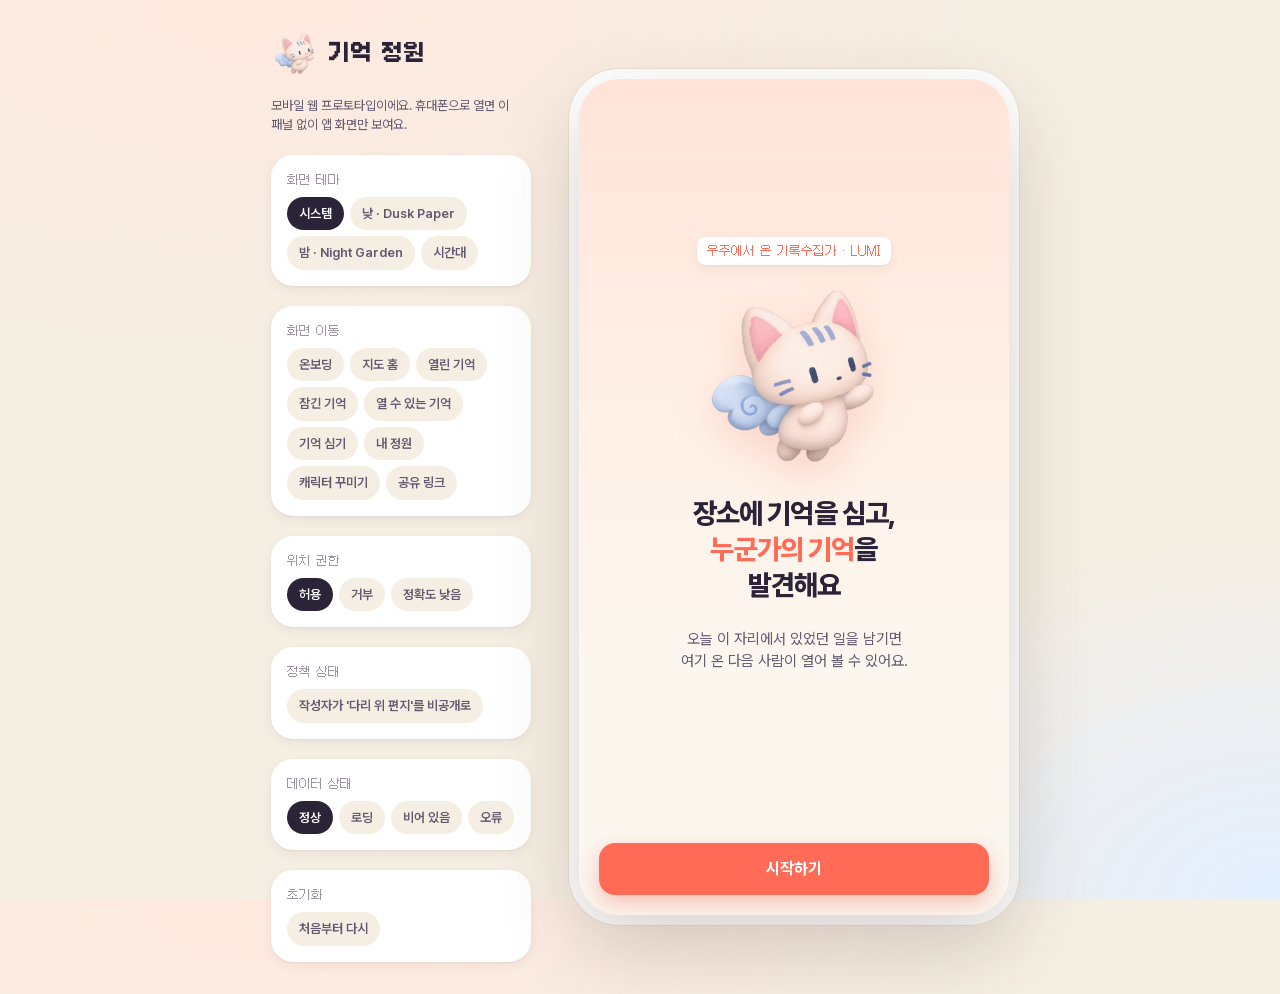
==== memory-garden/index.html @ 6e9b5a1f "기억 정원 Netlify 배포본 추가 (memory-garden/) Figma MG3 기준 정적 웹. 빌드 없음, Netlify Base/Publish directory = mem" ====
<!doctype html>
<html lang="ko">
<head>
<meta charset="utf-8">
<meta name="viewport" content="width=device-width,initial-scale=1,viewport-fit=cover">
<script>/* 첫 화면이 번쩍이지 않게 테마를 먼저 정해요 (M31: 시스템·낮·밤·시간대) */(function(){var t="system";try{t=JSON.parse(localStorage.getItem("mg:theme"))||"system"}catch(e){}var h=new Date().getHours();var n=t==="night"||(t==="auto"&&(h>=18||h<6))||(t==="system"&&window.matchMedia&&matchMedia("(prefers-color-scheme: dark)").matches);document.documentElement.setAttribute("data-theme",n?"night":"day")})();</script>
<meta name="theme-color" content="#FBF6EE">
<title>기억 정원</title>
<meta name="description" content="장소에 사진과 이야기를 심고, 걸어가서 다른 사람의 기억을 발견하는 위치 기반 기록 서비스">
<meta property="og:type" content="website">
<meta property="og:title" content="기억 정원">
<meta property="og:description" content="장소에 남긴 기억을 가까이 가서 발견해요">
<meta property="og:image" content="assets/img/og-generic.png">
<meta property="og:image:width" content="1200"><meta property="og:image:height" content="630">
<meta name="twitter:card" content="summary_large_image">
<link rel="icon" href="assets/img/cat.webp" type="image/webp">
<link rel="apple-touch-icon" href="assets/img/cat.webp">
<link rel="manifest" href="manifest.webmanifest">
<link rel="preload" href="assets/fonts/PretendardVariable.woff2" as="font" type="font/woff2" crossorigin>
<link rel="preload" href="assets/fonts/Galmuri11-Bold.woff2" as="font" type="font/woff2" crossorigin>
<link rel="stylesheet" href="css/tokens.css">
<link rel="stylesheet" href="css/app.css">
<link rel="stylesheet" href="css/v3.css">
</head>
<body>
<div class="stage">
  <aside class="demo-panel" id="demo" aria-label="데모 컨트롤">
    <h1><img src="assets/img/cat.webp" alt="">기억 정원</h1>
    <p>모바일 웹 프로토타입이에요. 휴대폰으로 열면 이 패널 없이 앱 화면만 보여요.</p>
    <div class="demo-group">
      <h2>화면 테마</h2>
      <div class="demo-row">
        <button class="demo-chip" data-theme="system">시스템</button>
        <button class="demo-chip" data-theme="day">낮 · Dusk Paper</button>
        <button class="demo-chip" data-theme="night">밤 · Night Garden</button>
        <button class="demo-chip" data-theme="auto">시간대</button>
      </div>
    </div>
    <div class="demo-group">
      <h2>화면 이동</h2>
      <div class="demo-row">
        <button class="demo-chip" data-go="#/welcome">온보딩</button>
        <button class="demo-chip" data-go="#/">지도 홈</button>
        <button class="demo-chip" data-go="#/m/sunset">열린 기억</button>
        <button class="demo-chip" data-go="#/m/alley">잠긴 기억</button>
        <button class="demo-chip" data-go="#/m/toast">열 수 있는 기억</button>
        <button class="demo-chip" data-go="#/plant/1">기억 심기</button>
        <button class="demo-chip" data-go="#/garden">내 정원</button>
        <button class="demo-chip" data-go="#/avatar">캐릭터 꾸미기</button>
        <button class="demo-chip" data-go="#/s/alley">공유 링크</button>
      </div>
    </div>
    <div class="demo-group">
      <h2>위치 권한</h2>
      <div class="demo-row">
        <button class="demo-chip" data-loc="ok">허용</button>
        <button class="demo-chip" data-loc="denied">거부</button>
        <button class="demo-chip" data-loc="low">정확도 낮음</button>
      </div>
    </div>
    <div class="demo-group">
      <h2>정책 상태</h2>
      <div class="demo-row"><button class="demo-chip" data-revoke="1">작성자가 '다리 위 편지'를 비공개로</button></div>
    </div>
    <div class="demo-group">
      <h2>데이터 상태</h2>
      <div class="demo-row">
        <button class="demo-chip" data-ds="ok">정상</button>
        <button class="demo-chip" data-ds="loading">로딩</button>
        <button class="demo-chip" data-ds="empty">비어 있음</button>
        <button class="demo-chip" data-ds="error">오류</button>
      </div>
    </div>
    <div class="demo-group">
      <h2>초기화</h2>
      <div class="demo-row"><button class="demo-chip" data-reset="1">처음부터 다시</button></div>
    </div>
  </aside>
  <main id="app" class="app" aria-live="polite"></main>
</div>
<noscript><p style="padding:24px">기억 정원은 자바스크립트가 필요해요.</p></noscript>
<script src="js/data.js"></script>
<script src="js/brand.js"></script>
<script src="js/app.js"></script>

</body>
</html>
---- memory-garden/css/tokens.css ----
/* 기억 정원 · Design Tokens
   Tier 1 primitive → Tier 2 semantic. Components only use semantic tokens. */
@font-face{font-family:"Pretendard";src:url("../assets/fonts/PretendardVariable.woff2") format("woff2-variations");font-weight:45 920;font-display:swap}
@font-face{font-family:"Galmuri11";src:url("../assets/fonts/Galmuri11.woff2") format("woff2");font-weight:400;font-display:swap}
@font-face{font-family:"Galmuri11";src:url("../assets/fonts/Galmuri11-Bold.woff2") format("woff2");font-weight:700;font-display:swap}

:root{
  /* primitive */
  --cream-50:#FFFCF7; --cream-100:#FBF6EE; --cream-200:#F5EEE3; --cream-300:#EAE1D3; --cream-400:#D9CCB8;
  --plum-900:#2B2337; --plum-700:#4A4058; --plum-500:#625A70; --plum-300:#9C94A6; --plum-200:#C9C2D2;
  --coral-600:#E9543F; --coral-500:#FF6B57; --coral-100:#FFE6E0; --coral-50:#FFF3F0;
  --sky-500:#5DA8F5; --sky-300:#8CC2FF; --sky-100:#E6F2FF;
  --pink-300:#FFB3C6; --pink-100:#FFE8EE;
  --honey-400:#FFD36B; --honey-100:#FFF4D6;
  --lilac-400:#B8AEC8; --lilac-100:#EFEBF5;
  --green-600:#2F9E74; --green-100:#DDF3E9;
  --red-600:#D9434A; --red-100:#FDE4E4;

  /* semantic · color */
  --color-bg:var(--cream-100);
  --color-surface:#FFFFFF;
  --color-surface-sunk:var(--cream-200);
  --color-line:var(--cream-300);
  --color-text:var(--plum-900);
  --color-text-sub:var(--plum-500);
  --color-text-faint:var(--plum-300);
  --color-primary:var(--coral-500);
  --color-primary-press:var(--coral-600);
  --color-primary-soft:var(--coral-100);
  --color-on-primary:#FFFFFF;
  --color-accent:var(--sky-500);
  --color-accent-soft:var(--sky-100);
  --color-blush:var(--pink-300);
  --color-glow:var(--honey-400);
  --color-glow-soft:var(--honey-100);
  --color-locked:var(--lilac-400);
  --color-locked-soft:var(--lilac-100);
  --color-success:var(--green-600);
  --color-success-soft:var(--green-100);
  --color-danger:var(--red-600);
  --color-danger-soft:var(--red-100);
  --color-scrim:rgba(43,35,55,.42);

  /* map */
  --map-land:#F1EADC; --map-block:#E8DDC9; --map-block-2:#EDE3D2; --map-park:#D9E8C4; --map-park-2:#CBE0B2;
  --map-water:#CDE2F4; --map-water-2:#BBD7EF; --map-road:#FFFDF8; --map-road-edge:#E2D6C2; --map-label:#8A7F70;

  /* type */
  --font-body:"Pretendard",-apple-system,BlinkMacSystemFont,"Apple SD Gothic Neo","Noto Sans KR",sans-serif;
  --font-display:"Galmuri11","Pretendard",monospace;
  --fs-display:28px; --fs-title:21px; --fs-card:16px; --fs-body:15px; --fs-sub:13px; --fs-meta:12px; --fs-tiny:11px;

  /* space & shape */
  --sp-1:4px; --sp-2:8px; --sp-3:12px; --sp-4:16px; --sp-5:20px; --sp-6:24px; --sp-8:32px; --sp-10:40px;
  --r-sm:10px; --r-md:16px; --r-lg:22px; --r-xl:28px; --r-pill:999px;
  --shadow-1:0 1px 2px rgba(74,54,36,.06),0 4px 12px rgba(74,54,36,.06);
  --shadow-2:0 2px 6px rgba(74,54,36,.06),0 12px 32px rgba(74,54,36,.12);
  --shadow-3:0 -8px 40px rgba(74,54,36,.14);
  --shadow-primary:0 8px 20px rgba(233,84,63,.32);

  /* motion */
  --ease-out:cubic-bezier(.22,1,.36,1);
  --ease-spring:cubic-bezier(.34,1.56,.64,1);
  --dur-fast:160ms; --dur-base:280ms; --dur-slow:520ms;

  /* layout */
  --app-max:430px; --tab-h:72px;
  --safe-top:env(safe-area-inset-top,0px); --safe-bottom:env(safe-area-inset-bottom,0px);
  --z-map:0; --z-float:10; --z-sheet:20; --z-tab:30; --z-overlay:40; --z-toast:50;
}
---- memory-garden/css/app.css ----
*{box-sizing:border-box;margin:0;padding:0;-webkit-tap-highlight-color:transparent}
html,body{height:100%}
body{font-family:var(--font-body);font-size:var(--fs-body);line-height:1.5;color:var(--color-text);background:var(--color-bg);-webkit-font-smoothing:antialiased;word-break:keep-all;overflow-wrap:anywhere}
button{font:inherit;color:inherit;background:none;border:0;cursor:pointer}
input,textarea{font:inherit;color:inherit}
img{display:block;max-width:100%}
a{color:inherit;text-decoration:none}
:focus-visible{outline:2.5px solid var(--color-accent);outline-offset:2px;border-radius:8px}
.sr-only{position:absolute;width:1px;height:1px;overflow:hidden;clip:rect(0 0 0 0);white-space:nowrap}
.pix{font-family:var(--font-display);letter-spacing:0}

/* ---------- stage (desktop presentation) ---------- */
.stage{min-height:100%;display:flex;justify-content:center;align-items:stretch}
.app{position:relative;width:100%;max-width:var(--app-max);height:100dvh;overflow:hidden;background:var(--color-bg);isolation:isolate}
.demo-panel{display:none}
@media (min-width:860px){
  body{background:radial-gradient(1200px 600px at 20% 0%,#FFE9DF 0,transparent 60%),radial-gradient(900px 600px at 100% 100%,#E3EFFF 0,transparent 60%),var(--cream-200)}
  .stage{align-items:center;gap:48px;padding:32px}
  .app{height:min(880px,calc(100dvh - 64px));border-radius:40px;box-shadow:0 30px 80px rgba(74,54,36,.22),0 0 0 10px #fff,0 0 0 11px var(--color-line)}
  .demo-panel{display:flex;flex-direction:column;gap:20px;width:260px}
}
.demo-panel h1{font-family:var(--font-display);font-weight:700;font-size:22px;display:flex;align-items:center;gap:10px}
.demo-panel h1 img{width:48px}
.demo-panel p{font-size:13px;color:var(--color-text-sub)}
.demo-group{background:var(--color-surface);border-radius:var(--r-lg);padding:16px;box-shadow:var(--shadow-1);display:flex;flex-direction:column;gap:8px}
.demo-group h2{font-family:var(--font-display);font-size:12px;color:var(--color-text-faint);font-weight:400}
.demo-row{display:flex;flex-wrap:wrap;gap:6px}
.demo-chip{padding:7px 12px;border-radius:var(--r-pill);background:var(--color-surface-sunk);font-size:13px;font-weight:600;color:var(--color-text-sub)}
.demo-chip[aria-pressed="true"]{background:var(--color-text);color:#fff}

/* ---------- screen container ---------- */
.screen{position:absolute;inset:0;display:flex;flex-direction:column;animation:screenIn var(--dur-base) var(--ease-out)}
@keyframes screenIn{from{opacity:0;transform:translateY(8px)}to{opacity:1;transform:none}}
.scroll{flex:1;overflow-y:auto;overscroll-behavior:contain;scrollbar-width:none}
.scroll::-webkit-scrollbar{display:none}

/* ---------- buttons ---------- */
.btn{display:inline-flex;align-items:center;justify-content:center;gap:8px;height:52px;padding:0 22px;border-radius:var(--r-md);font-weight:700;font-size:16px;transition:transform var(--dur-fast),background var(--dur-fast),box-shadow var(--dur-fast);user-select:none}
.btn:active{transform:scale(.97)}
.btn-primary{background:var(--color-primary);color:var(--color-on-primary);box-shadow:var(--shadow-primary)}
.btn-primary:active{background:var(--color-primary-press)}
.btn-primary[disabled]{background:var(--plum-200);box-shadow:none;cursor:not-allowed}
.btn-soft{background:var(--color-surface);color:var(--color-text);box-shadow:inset 0 0 0 1.5px var(--color-line)}
.btn-ghost{color:var(--color-text-sub);height:44px;font-weight:600;font-size:14px}
.btn-block{width:100%}
.icon-btn{width:44px;height:44px;border-radius:50%;display:grid;place-items:center;background:rgba(255,255,255,.92);box-shadow:var(--shadow-1);backdrop-filter:blur(8px)}
.icon-btn svg{width:22px;height:22px}
.icon-btn.on-dark{background:rgba(255,255,255,.22);color:#fff;box-shadow:none}

/* ---------- chips ---------- */
.chips{display:flex;gap:8px;overflow-x:auto;scrollbar-width:none;padding:2px}
.chip{flex:none;height:36px;padding:0 14px;border-radius:var(--r-pill);background:var(--color-surface);box-shadow:inset 0 0 0 1.5px var(--color-line);font-size:14px;font-weight:600;color:var(--color-text-sub);display:inline-flex;align-items:center;gap:6px}
.chip[aria-pressed="true"]{background:var(--color-text);color:#fff;box-shadow:none}
.chip .n{font-family:var(--font-display);font-size:11px;opacity:.75}

/* ---------- map ---------- */
.map{position:absolute;inset:0;overflow:hidden;background:var(--map-land);touch-action:none;cursor:grab;z-index:var(--z-map)}
.map.dragging{cursor:grabbing}
.map-world{position:absolute;left:0;top:0;width:900px;height:1200px;transform-origin:0 0;will-change:transform}
.map-world.anim{transition:transform var(--dur-slow) var(--ease-out)}
.map-svg{position:absolute;inset:0}
.map-label{font-family:var(--font-display);fill:var(--map-label);font-size:12px}
.map-label.water{fill:#6F9CC4}
.map-label.park{fill:#6E8F55}

.me{position:absolute;width:0;height:0}
.me-radius{position:absolute;left:-62px;top:-62px;width:124px;height:124px;border-radius:50%;background:rgba(93,168,245,.12);border:1.5px dashed rgba(93,168,245,.55);animation:radius 4s ease-in-out infinite}
@keyframes radius{50%{transform:scale(1.04)}}
.me-dot{position:absolute;left:-11px;top:-11px;width:22px;height:22px;border-radius:50%;background:var(--color-accent);border:4px solid #fff;box-shadow:0 2px 10px rgba(93,168,245,.6)}
.me-dot::after{content:"";position:absolute;inset:-12px;border-radius:50%;border:2px solid var(--color-accent);opacity:0;animation:ping 2.2s var(--ease-out) infinite}
@keyframes ping{0%{transform:scale(.4);opacity:.8}100%{transform:scale(1.4);opacity:0}}
.me-label{position:absolute;right:14px;top:-9px;white-space:nowrap;font-family:var(--font-display);font-size:11px;color:var(--color-accent);background:#fff;padding:2px 7px;border-radius:6px;box-shadow:var(--shadow-1)}

.pin{position:absolute;width:0;height:0;z-index:2}
.pin button{position:absolute;left:-26px;top:-62px;width:52px;height:62px;display:block}
.pin-bloom{position:absolute;left:0;top:0;width:52px;height:52px;border-radius:50%;padding:4px;background:var(--color-primary);box-shadow:0 6px 16px rgba(233,84,63,.35);transition:transform var(--dur-base) var(--ease-spring)}
.pin-bloom img{width:100%;height:100%;border-radius:50%;object-fit:cover;border:2px solid #fff}
.pin-bloom::after{content:"";position:absolute;left:50%;bottom:-8px;width:12px;height:12px;background:inherit;transform:translateX(-50%) rotate(45deg);border-radius:0 0 3px 0;z-index:-1}
.pin.locked .pin-bloom{background:var(--color-locked);box-shadow:0 6px 16px rgba(120,100,150,.3)}
.pin.locked .pin-bloom img{filter:blur(5px) saturate(.6);opacity:.85}
.pin.locked .pin-bloom::before{content:"";position:absolute;inset:4px;border-radius:50%;background:rgba(255,255,255,.35) url("data:image/svg+xml,%3Csvg xmlns='http://www.w3.org/2000/svg' viewBox='0 0 24 24' fill='none' stroke='%234A4058' stroke-width='2.2' stroke-linecap='round'%3E%3Crect x='5' y='10.5' width='14' height='10' rx='3' fill='%23fff'/%3E%3Cpath d='M8.5 10.5V8a3.5 3.5 0 0 1 7 0v2.5'/%3E%3C/svg%3E") center/22px no-repeat;z-index:1}
.pin.mine .pin-bloom{background:var(--color-accent)}
.pin.active .pin-bloom{transform:scale(1.18) translateY(-4px)}
.pin-dist{position:absolute;left:50%;top:-82px;transform:translateX(-50%);white-space:nowrap;font-family:var(--font-display);font-size:11px;background:var(--color-text);color:#fff;padding:3px 7px;border-radius:7px;pointer-events:none}
.pin.open .pin-dist{background:var(--color-primary)}
.pin.near .pin-bloom{animation:glow 2.4s ease-in-out infinite}
@keyframes glow{50%{box-shadow:0 0 0 8px rgba(255,107,87,.18),0 6px 16px rgba(233,84,63,.35)}}

.map-fallback{position:absolute;inset:0;display:grid;place-items:center;background:var(--map-land)}

/* ---------- home top bar ---------- */
.topbar{position:absolute;left:0;right:0;top:0;z-index:var(--z-float);padding:calc(var(--safe-top) + 14px) 16px 0;display:flex;align-items:center;gap:10px;pointer-events:none}
.topbar>*{pointer-events:auto}
.brand{display:flex;align-items:center;gap:8px;height:44px;padding:0 14px 0 6px;border-radius:var(--r-pill);background:rgba(255,255,255,.94);box-shadow:var(--shadow-1);backdrop-filter:blur(10px)}
.brand img{width:34px;height:34px;object-fit:contain}
.brand b{font-family:var(--font-display);font-size:15px;font-weight:700}
.loc-chip{display:flex;align-items:center;gap:6px;height:44px;padding:0 14px;border-radius:var(--r-pill);background:rgba(255,255,255,.94);box-shadow:var(--shadow-1);font-size:13px;font-weight:600;color:var(--color-text-sub);backdrop-filter:blur(10px)}
.loc-chip .dot{width:8px;height:8px;border-radius:50%;background:var(--color-success)}
.loc-chip.off .dot{background:var(--color-danger)}
.spacer{flex:1}
.recenter{position:absolute;right:16px;z-index:var(--z-float);transition:bottom var(--dur-base) var(--ease-out)}

/* cat helper */
.cat-helper{position:absolute;left:12px;z-index:var(--z-float);display:flex;align-items:flex-end;gap:2px;pointer-events:none;transition:bottom var(--dur-base) var(--ease-out),opacity var(--dur-base)}
.cat-helper img{width:76px;animation:float 3.6s ease-in-out infinite;filter:drop-shadow(0 6px 8px rgba(74,54,36,.18))}
@keyframes float{50%{transform:translateY(-6px) rotate(-2deg)}}
.bubble{position:relative;max-width:230px;margin-bottom:46px;padding:10px 14px;border-radius:16px 16px 16px 4px;background:#fff;box-shadow:var(--shadow-2);font-size:13.5px;line-height:1.45;font-weight:500;pointer-events:auto}
.bubble b{color:var(--color-primary)}
.bubble .name{display:block;font-family:var(--font-display);font-size:10px;color:var(--color-accent);margin-bottom:2px}

/* ---------- bottom sheet ---------- */
.sheet{position:absolute;left:0;right:0;bottom:0;z-index:var(--z-sheet);background:var(--color-bg);border-radius:var(--r-xl) var(--r-xl) 0 0;box-shadow:var(--shadow-3);display:flex;flex-direction:column;transition:height var(--dur-base) var(--ease-out);padding-bottom:calc(var(--tab-h) + var(--safe-bottom))}
.sheet-handle{flex:none;height:28px;display:grid;place-items:center;cursor:grab;touch-action:none}
.sheet-handle::before{content:"";width:40px;height:5px;border-radius:3px;background:var(--plum-200)}
.sheet-head{flex:none;padding:0 20px 12px;display:flex;flex-direction:column;gap:12px}
.sheet-title{display:flex;align-items:baseline;gap:8px}
.sheet-title h2{font-size:20px;font-weight:800;letter-spacing:-.02em}
.sheet-title .count{font-family:var(--font-display);font-size:14px;color:var(--color-primary)}
.sheet-title .sub{margin-left:auto;font-size:12px;color:var(--color-text-faint)}
.sheet-body{flex:1;overflow-y:auto;padding:0 16px 16px;display:flex;flex-direction:column;gap:10px;scrollbar-width:none}

/* memory row card */
.mcard{display:flex;align-items:center;gap:14px;width:100%;padding:12px;border-radius:var(--r-lg);background:var(--color-surface);box-shadow:var(--shadow-1);text-align:left;transition:transform var(--dur-fast)}
.mcard:active{transform:scale(.985)}
.mcard .thumb{position:relative;flex:none;width:64px;height:64px;border-radius:14px;overflow:hidden;background:var(--color-surface-sunk)}
.mcard .thumb img{width:100%;height:100%;object-fit:cover}
.mcard.locked .thumb img{filter:blur(6px) saturate(.5);transform:scale(1.15)}
.mcard.locked .thumb::after{content:"";position:absolute;inset:0;background:rgba(239,235,245,.45) url("data:image/svg+xml,%3Csvg xmlns='http://www.w3.org/2000/svg' viewBox='0 0 24 24' fill='none' stroke='%234A4058' stroke-width='2' stroke-linecap='round'%3E%3Crect x='5' y='10.5' width='14' height='10' rx='3' fill='%23fff'/%3E%3Cpath d='M8.5 10.5V8a3.5 3.5 0 0 1 7 0v2.5'/%3E%3C/svg%3E") center/24px no-repeat}
.mcard .info{flex:1;min-width:0;display:flex;flex-direction:column;gap:3px}
.mcard .ttl{font-size:16px;font-weight:700;white-space:nowrap;overflow:hidden;text-overflow:ellipsis}
.mcard.locked .ttl{color:var(--color-text-sub)}
.mcard .meta{display:flex;align-items:center;gap:6px;font-size:12.5px;color:var(--color-text-faint)}
.mcard .meta img{width:20px;height:20px;border-radius:50%;object-fit:cover;object-position:top;background:var(--color-surface-sunk)}
.mcard .dist{flex:none;display:flex;flex-direction:column;align-items:flex-end;gap:4px}
.mcard .dist b{font-family:var(--font-display);font-size:17px;font-weight:700;color:var(--color-primary)}
.mcard.locked .dist b{color:var(--color-text)}
.tag{display:inline-flex;align-items:center;gap:4px;height:22px;padding:0 8px;border-radius:var(--r-pill);font-size:11px;font-weight:700}
.tag-open{background:var(--color-primary-soft);color:var(--color-primary-press)}
.tag-locked{background:var(--color-locked-soft);color:var(--plum-700)}
.tag-mine{background:var(--color-accent-soft);color:#2E77C8}

/* skeleton */
.sk{background:linear-gradient(90deg,var(--cream-200) 0,var(--cream-100) 40%,var(--cream-200) 80%);background-size:300% 100%;animation:sk 1.3s linear infinite;border-radius:10px}
@keyframes sk{from{background-position:100% 0}to{background-position:-200% 0}}
.mcard.sk-card{box-shadow:none;background:var(--color-surface)}

/* state block (empty / error) */
.state{display:flex;flex-direction:column;align-items:center;text-align:center;gap:10px;padding:18px 12px 8px}
.state img{width:96px;filter:drop-shadow(0 6px 8px rgba(74,54,36,.15))}
.state .icon{width:56px;height:56px;border-radius:50%;display:grid;place-items:center;background:var(--color-danger-soft);color:var(--color-danger)}
.state h3{font-size:17px;font-weight:800}
.state p{font-size:14px;color:var(--color-text-sub);max-width:280px}
.state .actions{display:flex;gap:8px;margin-top:6px}
.state .btn{height:44px;font-size:14px;padding:0 18px}

/* banner */
.banner{position:absolute;left:16px;right:16px;z-index:var(--z-float);display:flex;align-items:center;gap:12px;padding:12px 12px 12px 14px;border-radius:var(--r-md);background:var(--color-surface);box-shadow:var(--shadow-2);font-size:13.5px}
.banner .ic{flex:none;width:34px;height:34px;border-radius:50%;display:grid;place-items:center;background:var(--color-danger-soft);color:var(--color-danger)}
.banner.info .ic{background:var(--color-glow-soft);color:#B7860B}
.banner b{display:block;font-size:14px}
.banner span{color:var(--color-text-sub)}
.banner button{flex:none;margin-left:auto;height:36px;padding:0 12px;border-radius:10px;background:var(--color-text);color:#fff;font-size:13px;font-weight:700}

/* ---------- tab bar ---------- */
.tabbar{position:absolute;left:0;right:0;bottom:0;z-index:var(--z-tab);height:calc(var(--tab-h) + var(--safe-bottom));padding:0 18px var(--safe-bottom);display:grid;grid-template-columns:1fr 92px 1fr;align-items:center;background:rgba(255,252,247,.92);backdrop-filter:blur(14px);border-top:1px solid var(--color-line)}
.tab{height:56px;display:flex;flex-direction:column;align-items:center;justify-content:center;gap:3px;font-size:11.5px;font-weight:600;color:var(--color-text-faint)}
.tab svg{width:24px;height:24px}
.tab[aria-current="page"]{color:var(--color-text)}
.tab-plant{justify-self:center;width:64px;height:64px;margin-top:-26px;border-radius:22px;background:var(--color-primary);color:#fff;display:grid;place-items:center;box-shadow:var(--shadow-primary),0 0 0 5px var(--color-bg);transition:transform var(--dur-fast)}
.tab-plant:active{transform:scale(.94)}
.tab-plant svg{width:30px;height:30px}

/* ---------- memory detail ---------- */
.detail-photo{position:relative;flex:none;height:56%;min-height:340px;overflow:hidden;background:#1d1a24}
.detail-photo img{width:100%;height:100%;object-fit:cover}
.detail-photo::after{content:"";position:absolute;inset:0;background:linear-gradient(180deg,rgba(0,0,0,.35) 0,transparent 28%,transparent 70%,rgba(0,0,0,.25))}
.detail-top{position:absolute;left:0;right:0;top:0;z-index:5;padding:calc(var(--safe-top) + 14px) 16px 0;display:flex;justify-content:space-between}
.detail-sheet{position:relative;flex:1;margin-top:-28px;border-radius:var(--r-xl) var(--r-xl) 0 0;background:var(--color-bg);display:flex;flex-direction:column;min-height:0}
.detail-body{flex:1;overflow-y:auto;padding:22px 20px 24px;display:flex;flex-direction:column;gap:18px;scrollbar-width:none}
.place-row{display:flex;align-items:center;gap:8px;flex-wrap:wrap}
.place-row .place{font-size:13px;font-weight:700;color:var(--color-text-sub);display:flex;align-items:center;gap:4px}
.place-row .place svg{width:16px;height:16px;color:var(--color-primary)}
.story{font-size:17px;line-height:1.7;font-weight:500;white-space:pre-line}
.author{display:flex;align-items:center;gap:12px}
.avatar{flex:none;width:44px;height:44px;border-radius:50%;background:var(--color-accent-soft);overflow:hidden}
.avatar img{width:100%;height:150%;object-fit:cover;object-position:top}
.author b{font-size:15px;display:block}
.author span{font-size:12.5px;color:var(--color-text-faint)}
.author .when{margin-left:auto;font-family:var(--font-display);font-size:11px;color:var(--color-text-faint);text-align:right}
.divider{height:1px;background:var(--color-line)}
.replies h3{font-size:14px;font-weight:800;margin-bottom:10px;display:flex;gap:6px;align-items:center}
.replies h3 .pix{color:var(--color-primary);font-size:12px}
.reply{display:flex;gap:10px;padding:10px 0}
.reply .avatar{width:32px;height:32px}
.reply p{font-size:14px}
.reply span{font-size:12px;color:var(--color-text-faint)}
.detail-bar{flex:none;display:flex;gap:10px;align-items:center;padding:12px 16px calc(12px + var(--safe-bottom));border-top:1px solid var(--color-line);background:rgba(255,252,247,.95)}
.heart-btn{display:flex;align-items:center;gap:6px;height:52px;padding:0 16px;border-radius:var(--r-md);background:var(--color-surface);box-shadow:inset 0 0 0 1.5px var(--color-line);font-weight:700}
.heart-btn svg{width:22px;height:22px;color:var(--color-primary);transition:transform var(--dur-base) var(--ease-spring)}
.heart-btn[aria-pressed="true"]{background:var(--color-primary-soft);box-shadow:none;color:var(--color-primary-press)}
.heart-btn[aria-pressed="true"] svg{fill:currentColor;transform:scale(1.15)}
.detail-bar .btn{flex:1}

/* locked view */
.locked-photo img{filter:blur(22px) saturate(.6) brightness(.9);transform:scale(1.2)}
.lock-center{position:absolute;inset:0;z-index:3;display:flex;flex-direction:column;align-items:center;justify-content:center;gap:10px;color:#fff;text-align:center;padding:0 24px}
.lock-badge{width:84px;height:84px;border-radius:50%;display:grid;place-items:center;background:rgba(255,255,255,.22);backdrop-filter:blur(10px);border:1.5px solid rgba(255,255,255,.5)}
.lock-badge svg{width:38px;height:38px}
.lock-dist{font-family:var(--font-display);font-weight:700;font-size:44px;line-height:1;text-shadow:0 2px 12px rgba(0,0,0,.25)}
.lock-center p{font-size:15px;font-weight:600;text-shadow:0 1px 8px rgba(0,0,0,.3)}
.compass{display:flex;align-items:center;gap:8px;height:36px;padding:0 14px;border-radius:var(--r-pill);background:rgba(255,255,255,.2);backdrop-filter:blur(8px);font-size:13px;font-weight:700}
.compass svg{width:18px;height:18px}
.hint-card{display:flex;gap:12px;padding:14px;border-radius:var(--r-lg);background:var(--color-glow-soft)}
.hint-card .ic{flex:none;font-family:var(--font-display);font-size:11px;color:#9A6B00;background:#fff;border-radius:8px;height:24px;padding:0 8px;display:grid;place-items:center}
.hint-card p{font-size:14.5px;font-weight:600}
.progress-walk{height:8px;border-radius:4px;background:var(--color-surface-sunk);overflow:hidden}
.progress-walk i{display:block;height:100%;background:linear-gradient(90deg,var(--color-blush),var(--color-primary));border-radius:4px;transition:width var(--dur-slow) var(--ease-out)}

/* unlock ceremony */
.ceremony{position:absolute;inset:0;z-index:var(--z-overlay);display:grid;place-items:center;background:radial-gradient(circle at 50% 42%,rgba(255,211,107,.6),rgba(43,35,55,.86) 62%);backdrop-filter:blur(6px);-webkit-backdrop-filter:blur(6px);animation:fadeIn var(--dur-base)}
@keyframes fadeIn{from{opacity:0}}
.ceremony-inner{display:flex;flex-direction:column;align-items:center;gap:12px;text-align:center;color:#fff}
.ceremony img{width:150px;animation:catPop .9s var(--ease-spring)}
@keyframes catPop{0%{transform:translateY(60px) scale(.6);opacity:0}100%{transform:none;opacity:1}}
.stamp{font-family:var(--font-display);font-weight:700;font-size:26px;padding:10px 18px;border:3px solid #fff;border-radius:14px;transform:rotate(-6deg);animation:stamp .5s .35s var(--ease-spring) both;background:rgba(255,107,87,.9)}
@keyframes stamp{0%{transform:scale(2.2) rotate(-6deg);opacity:0}100%{transform:rotate(-6deg);opacity:1}}
.petal{position:absolute;width:12px;height:12px;border-radius:12px 0;background:var(--color-blush);animation:petal 1.6s var(--ease-out) forwards;opacity:0}
@keyframes petal{0%{opacity:1;transform:translate(0,0) rotate(0)}100%{opacity:0;transform:translate(var(--dx),var(--dy)) rotate(260deg)}}

/* ---------- plant flow ---------- */
.flow-head{flex:none;padding:calc(var(--safe-top) + 12px) 16px 8px;display:flex;align-items:center;gap:12px}
.flow-head .steps{flex:1;display:flex;gap:6px}
.flow-head .steps i{flex:1;height:6px;border-radius:3px;background:var(--color-line)}
.flow-head .steps i.on{background:var(--color-primary)}
.flow-head .stepn{font-family:var(--font-display);font-size:12px;color:var(--color-text-faint);width:44px;text-align:right}
.flow-body{flex:1;overflow-y:auto;padding:12px 20px 20px;display:flex;flex-direction:column;gap:18px}
.flow-title{font-size:24px;font-weight:800;line-height:1.3;letter-spacing:-.02em}
.flow-title small{display:block;font-size:14px;font-weight:500;color:var(--color-text-sub);margin-top:6px;letter-spacing:0}
.flow-foot{flex:none;padding:12px 16px calc(14px + var(--safe-bottom));display:flex;flex-direction:column;gap:4px}
.drop{position:relative;flex:1;min-height:300px;border-radius:var(--r-xl);border:2px dashed var(--cream-400);background:var(--color-surface);display:flex;flex-direction:column;align-items:center;justify-content:center;gap:10px;overflow:hidden;color:var(--color-text-sub)}
.drop .plus{width:64px;height:64px;border-radius:22px;background:var(--color-primary-soft);color:var(--color-primary);display:grid;place-items:center}
.drop .plus svg{width:30px;height:30px}
.drop b{font-size:16px;color:var(--color-text)}
.drop input{position:absolute;inset:0;opacity:0;cursor:pointer}
.drop.has-img{border:0}
.drop.has-img img{position:absolute;inset:0;width:100%;height:100%;object-fit:cover}
.drop .change{position:absolute;right:12px;bottom:12px;z-index:2;height:36px;padding:0 14px;border-radius:var(--r-pill);background:rgba(43,35,55,.7);color:#fff;font-size:13px;font-weight:700;display:flex;align-items:center;pointer-events:none}
.samples{display:flex;gap:8px}
.samples button{flex:1;aspect-ratio:1;border-radius:14px;overflow:hidden;box-shadow:inset 0 0 0 1.5px var(--color-line)}
.samples button img{width:100%;height:100%;object-fit:cover}
.samples-label{font-size:12px;color:var(--color-text-faint);margin-bottom:-10px}
.compose{border-radius:var(--r-xl);background:var(--color-surface);box-shadow:var(--shadow-1);padding:16px;display:flex;flex-direction:column;gap:12px}
.compose .mini{display:flex;align-items:center;gap:10px;font-size:13px;color:var(--color-text-sub)}
.compose .mini img{width:44px;height:44px;border-radius:10px;object-fit:cover}
.compose textarea{border:0;outline:0;resize:none;min-height:150px;font-size:17px;line-height:1.65;background:transparent}
.compose textarea::placeholder{color:var(--plum-200)}
.compose .cnt{align-self:flex-end;font-family:var(--font-display);font-size:12px;color:var(--color-text-faint)}
.compose .cnt.warn{color:var(--color-danger)}
.prompts{display:flex;flex-wrap:wrap;gap:8px}
.option{display:flex;align-items:center;gap:14px;width:100%;padding:16px;border-radius:var(--r-lg);background:var(--color-surface);box-shadow:inset 0 0 0 1.5px var(--color-line);text-align:left}
.option[aria-pressed="true"]{box-shadow:inset 0 0 0 2.5px var(--color-primary);background:var(--color-primary-soft)}
.option .oi{flex:none;width:44px;height:44px;border-radius:14px;display:grid;place-items:center;background:var(--color-surface-sunk);font-size:20px}
.option b{display:block;font-size:16px}
.option span{font-size:13px;color:var(--color-text-sub)}
.option .radio{margin-left:auto;flex:none;width:24px;height:24px;border-radius:50%;box-shadow:inset 0 0 0 2px var(--plum-200)}
.option[aria-pressed="true"] .radio{box-shadow:inset 0 0 0 7px var(--color-primary);background:#fff}
.loc-card{display:flex;align-items:center;gap:12px;padding:14px;border-radius:var(--r-lg);background:var(--color-accent-soft)}
.loc-card .mapmini{flex:none;width:52px;height:52px;border-radius:14px;background:var(--map-land);position:relative;overflow:hidden}
.loc-card .mapmini::before{content:"";position:absolute;left:-10px;right:-10px;top:30px;height:16px;background:var(--map-water);transform:rotate(-12deg)}
.loc-card .mapmini::after{content:"";position:absolute;left:50%;top:50%;width:12px;height:12px;margin:-6px;border-radius:50%;background:var(--color-accent);border:3px solid #fff}
.loc-card b{display:block;font-size:15px}
.loc-card span{font-size:12.5px;color:var(--color-text-sub)}
.loc-card.err{background:var(--color-danger-soft)}

/* planting / success */
.center-state{flex:1;display:flex;flex-direction:column;align-items:center;justify-content:center;gap:14px;text-align:center;padding:24px}
.center-state h2{font-size:24px;font-weight:800;letter-spacing:-.02em}
.center-state p{color:var(--color-text-sub);font-size:15px}
.sprout{width:120px;height:120px;position:relative}
.sprout .seed{position:absolute;left:50%;bottom:12px;width:54px;height:16px;margin-left:-27px;border-radius:50%;background:var(--cream-400)}
.sprout .stem{position:absolute;left:50%;bottom:20px;width:5px;margin-left:-2.5px;background:#7FB069;border-radius:3px;animation:grow 1.4s var(--ease-out) forwards;height:0}
@keyframes grow{to{height:64px}}
.sprout .bud{position:absolute;left:50%;bottom:76px;width:34px;height:34px;margin-left:-17px;border-radius:50% 50% 50% 4px;transform:rotate(-45deg) scale(0);background:var(--color-primary);animation:bud .6s 1.1s var(--ease-spring) forwards}
@keyframes bud{to{transform:rotate(-45deg) scale(1)}}
.success-card{width:100%;max-width:300px;border-radius:var(--r-lg);overflow:hidden;background:#fff;box-shadow:var(--shadow-2);transform:rotate(-2deg);animation:catPop .8s var(--ease-spring)}
.success-card img{width:100%;aspect-ratio:4/3;object-fit:cover}
.success-card .t{padding:12px 14px;font-size:14px;text-align:left;font-weight:500}
.success-card .t span{display:block;font-family:var(--font-display);font-size:10px;color:var(--color-text-faint);margin-top:4px}

/* ---------- garden ---------- */
.garden-head{position:relative;padding:calc(var(--safe-top) + 18px) 20px 18px;background:linear-gradient(180deg,#FFE9DF,var(--color-bg));display:flex;flex-direction:column;gap:16px}
.profile{display:flex;align-items:center;gap:16px}
.profile .me-av{position:relative;flex:none;width:92px;height:92px;border-radius:30px;background:var(--color-surface);box-shadow:var(--shadow-1);overflow:hidden}
.profile .me-av img{width:100%;height:160%;object-fit:cover;object-position:top}
.profile .me-av .edit{position:absolute;right:4px;bottom:4px;width:28px;height:28px;border-radius:50%;background:var(--color-text);color:#fff;display:grid;place-items:center}
.profile .me-av .edit svg{width:14px;height:14px}
.profile h1{font-size:24px;font-weight:800}
.profile p{font-size:13px;color:var(--color-text-sub)}
.profile .lv{font-family:var(--font-display);font-size:11px;color:var(--color-primary)}
.stats{display:grid;grid-template-columns:repeat(3,1fr);gap:8px}
.stat{background:var(--color-surface);border-radius:var(--r-md);padding:12px;box-shadow:var(--shadow-1)}
.stat b{font-family:var(--font-display);font-size:22px;font-weight:700;display:block;line-height:1.1}
.stat span{font-size:12px;color:var(--color-text-sub)}
.seg{display:flex;padding:4px;border-radius:14px;background:var(--color-surface-sunk);margin:0 20px}
.seg button{flex:1;height:40px;border-radius:11px;font-size:14px;font-weight:700;color:var(--color-text-faint)}
.seg button[aria-pressed="true"]{background:#fff;color:var(--color-text);box-shadow:var(--shadow-1)}
.grid{display:grid;grid-template-columns:1fr 1fr;gap:12px;padding:16px 20px calc(var(--tab-h) + var(--safe-bottom) + 24px)}
.polaroid{background:#fff;border-radius:16px;padding:8px 8px 12px;box-shadow:var(--shadow-1);text-align:left;display:flex;flex-direction:column;gap:8px}
.polaroid:nth-child(odd){transform:rotate(-1.2deg)}
.polaroid:nth-child(even){transform:rotate(1deg)}
.polaroid img{width:100%;aspect-ratio:1;object-fit:cover;border-radius:10px}
.polaroid b{font-size:14px;line-height:1.35;display:-webkit-box;-webkit-line-clamp:2;-webkit-box-orient:vertical;overflow:hidden}
.polaroid span{font-family:var(--font-display);font-size:10px;color:var(--color-text-faint)}
.polaroid .noimg{width:100%;aspect-ratio:1;border-radius:10px;background:var(--color-glow-soft);display:grid;place-items:center;font-size:30px}
.grid .state{grid-column:1/-1;padding-top:28px}

/* ---------- bottom action sheet (modal) ---------- */
.scrim{position:absolute;inset:0;z-index:var(--z-overlay);background:var(--color-scrim);animation:fadeIn var(--dur-base);display:flex;align-items:flex-end}
.modal{width:100%;background:var(--color-bg);border-radius:var(--r-xl) var(--r-xl) 0 0;padding:8px 20px calc(20px + var(--safe-bottom));animation:up var(--dur-base) var(--ease-out);display:flex;flex-direction:column;gap:16px}
@keyframes up{from{transform:translateY(100%)}}
.modal .sheet-handle{height:20px}
.modal h3{font-size:19px;font-weight:800}
.avatars{display:grid;grid-template-columns:repeat(3,1fr);gap:10px}
.avatars button{border-radius:var(--r-lg);background:var(--color-surface);box-shadow:inset 0 0 0 1.5px var(--color-line);padding:10px 6px 8px;display:flex;flex-direction:column;align-items:center;gap:6px;font-size:13px;font-weight:700}
.avatars button img{height:110px;object-fit:contain}
.avatars button[aria-pressed="true"]{box-shadow:inset 0 0 0 2.5px var(--color-primary);background:var(--color-primary-soft)}

/* preview card (pin tap) */
.peek{position:absolute;left:12px;right:12px;z-index:var(--z-sheet);bottom:calc(var(--tab-h) + var(--safe-bottom) + 12px);border-radius:var(--r-xl);background:var(--color-surface);box-shadow:var(--shadow-2);padding:12px;display:flex;gap:14px;align-items:center;animation:up var(--dur-base) var(--ease-out)}
.peek .thumb{flex:none;width:84px;height:84px;border-radius:16px;overflow:hidden}
.peek .thumb img{width:100%;height:100%;object-fit:cover}
.peek.locked .thumb img{filter:blur(7px) saturate(.5);transform:scale(1.2)}
.peek .info{flex:1;min-width:0;display:flex;flex-direction:column;gap:6px}
.peek .ttl{font-size:16px;font-weight:800}
.peek .row{display:flex;gap:8px;align-items:center}
.peek .btn{height:40px;font-size:14px;padding:0 14px;border-radius:12px}
.peek .close{position:absolute;right:8px;top:8px;width:32px;height:32px;border-radius:50%;display:grid;place-items:center;color:var(--color-text-faint)}

/* ---------- onboarding ---------- */
.welcome{background:linear-gradient(180deg,#FFE3D8 0,#FFF1E7 40%,var(--color-bg) 70%)}
.welcome .hero{flex:1;display:flex;flex-direction:column;align-items:center;justify-content:center;gap:24px;padding:24px;text-align:center;position:relative}
.welcome .hero img{width:200px;animation:float 3.6s ease-in-out infinite;filter:drop-shadow(0 16px 20px rgba(233,84,63,.18))}
.welcome h1{font-size:var(--fs-display);font-weight:800;line-height:1.3;letter-spacing:-.03em}
.welcome h1 em{font-style:normal;color:var(--color-primary)}
.welcome p{font-size:15px;color:var(--color-text-sub)}
.welcome .kicker{font-family:var(--font-display);font-size:12px;color:var(--color-primary);background:#fff;padding:5px 10px;border-radius:8px;box-shadow:var(--shadow-1)}
.welcome .foot{padding:12px 20px calc(20px + var(--safe-bottom));display:flex;flex-direction:column;gap:6px}
.perm-illu{position:relative;width:220px;height:220px;border-radius:50%;background:radial-gradient(circle,#fff 0,#fff 30%,rgba(255,255,255,.4) 31%,rgba(255,255,255,.4) 55%,rgba(255,255,255,.15) 56%);display:grid;place-items:center}
.perm-illu img{width:120px!important}
.perm-illu .p{position:absolute;width:40px;height:40px;border-radius:50%;padding:3px;background:var(--color-primary);box-shadow:var(--shadow-1)}
.perm-illu .p img{width:100%!important;height:100%;border-radius:50%;object-fit:cover;animation:none!important;filter:none!important}
.perm-illu .p.l{background:var(--color-locked)}
.perm-illu .p.l img{filter:blur(3px)!important}
.reassure{font-size:12.5px;color:var(--color-text-faint);text-align:center}

/* toast */
.toast{position:absolute;left:50%;top:calc(var(--safe-top) + 16px);z-index:var(--z-toast);transform:translateX(-50%);background:var(--color-text);color:#fff;font-size:14px;font-weight:600;padding:12px 16px;border-radius:14px;box-shadow:var(--shadow-2);white-space:nowrap;animation:toast 2.6s var(--ease-out) forwards}
@keyframes toast{0%{opacity:0;transform:translate(-50%,-12px)}10%,85%{opacity:1;transform:translate(-50%,0)}100%{opacity:0}}

@media (prefers-reduced-motion:reduce){*,*::before,*::after{animation-duration:1ms!important;animation-iteration-count:1!important;transition-duration:1ms!important}}
.state .icon.icon-soft{background:var(--color-success-soft);color:var(--color-success)}
.sheet .state{padding-top:6px}
.state .icon svg{width:26px;height:26px}
.ceremony-inner p{text-shadow:0 1px 8px rgba(43,35,55,.6)}

/* ---------- 내 캐릭터 꾸미기 (#/avatar) ---------- */
.av{background:var(--color-bg)}
.av-head{position:absolute;top:0;left:0;right:0;z-index:var(--z-float);display:flex;align-items:center;justify-content:space-between;gap:8px;padding:calc(var(--safe-top) + 12px) 16px 0;pointer-events:none}
.av-head>*{pointer-events:auto}
.av-head h1{font-family:var(--font-display);font-size:15px;font-weight:700;color:var(--color-text);padding:8px 14px;border-radius:var(--r-pill);background:rgba(255,255,255,.72)}
.av-head .icon-btn[disabled]{opacity:.45}
.av-stage{position:relative;flex:1 1 auto;min-height:250px;overflow:hidden;background:radial-gradient(120% 80% at 50% 42%,var(--cream-50) 0,var(--coral-50) 42%,var(--color-bg) 78%)}
.av-stage::before{content:"";position:absolute;inset:0;background-image:radial-gradient(var(--cream-400) 1px,transparent 1.3px);background-size:14px 14px;opacity:.55;-webkit-mask-image:radial-gradient(closest-side at 50% 45%,transparent 45%,#000 100%);mask-image:radial-gradient(closest-side at 50% 45%,transparent 45%,#000 100%)}
.av-stage canvas{position:absolute;inset:0;width:100%;height:100%;touch-action:none;cursor:grab}
.av-stage canvas:active{cursor:grabbing}
.av-veil{position:absolute;inset:0;z-index:1;display:flex;flex-direction:column;align-items:center;justify-content:center;gap:14px;padding:72px 28px 56px;text-align:center}
.av-veil[hidden]{display:none}
.av-veil .state{background:rgba(255,255,255,.86);border-radius:var(--r-lg);padding:20px 16px 18px;box-shadow:var(--shadow-1)}
.av-ghost{position:relative;width:120px;height:190px}
.av-ghost i{position:absolute;left:28px;top:0;width:64px;height:64px;border-radius:40%;background:var(--cream-300);animation:sk-pulse 1.2s ease-in-out infinite}
.av-ghost b{position:absolute;left:36px;top:70px;width:48px;height:96px;border-radius:18px 18px 10px 10px;background:var(--cream-300);animation:sk-pulse 1.2s ease-in-out .15s infinite}
.av-ghost::after{content:"";position:absolute;left:0;right:0;bottom:0;height:22px;border-radius:50%;background:var(--map-park)}
@keyframes sk-pulse{50%{opacity:.45}}
.av-wait{font-family:var(--font-display);font-size:13px;color:var(--color-text-sub)}
.av-ctrl{position:absolute;inset:0;z-index:2;pointer-events:none}
.av-ctrl .av-mini{position:absolute}
.av-u{left:16px;bottom:38px}
.av-ctrl[hidden]{display:none}
.av-ctrl>*{pointer-events:auto}
.av-mini{width:44px;height:44px;border-radius:50%;display:grid;place-items:center;background:rgba(255,255,255,.92);box-shadow:var(--shadow-1);color:var(--color-text)}
.av-mini svg{width:20px;height:20px}
.av-mini[disabled]{color:var(--color-text-faint);box-shadow:none;background:rgba(255,255,255,.55)}
.av-turn{display:flex;align-items:center;height:44px;padding:0 2px;border-radius:var(--r-pill);background:rgba(255,255,255,.92);box-shadow:var(--shadow-1);font-family:var(--font-display);font-size:12px;color:var(--color-text-sub)}
.av-turn button{width:44px;height:44px;display:grid;place-items:center;border-radius:50%;color:var(--color-text)}
.av-turn button svg{width:18px;height:18px}
.av-turn span{padding:0 2px;white-space:nowrap}
.av-panel{position:relative;z-index:2;flex:0 0 auto;height:min(55%,480px);margin-top:-24px;display:flex;flex-direction:column;background:var(--color-surface);border-radius:var(--r-xl) var(--r-xl) 0 0;box-shadow:var(--shadow-3)}
.av-tabs{flex:none;display:flex;gap:2px;padding:12px 12px 4px;overflow-x:auto;scrollbar-width:none;-webkit-overflow-scrolling:touch}
.av-tabs::-webkit-scrollbar{display:none}
.av-tabs button{flex:none;height:40px;min-width:44px;padding:0 12px;border-radius:var(--r-pill);font-size:14px;font-weight:700;color:var(--color-text-faint);transition:background var(--dur-fast),color var(--dur-fast)}
.av-tabs button[aria-selected="true"]{background:var(--color-text);color:#fff}
.av-body{flex:1;min-height:0;overflow-y:auto;overscroll-behavior:contain;padding:0 16px 16px}
.av-sec{padding-top:14px}
.av-sec h3{display:flex;align-items:baseline;justify-content:space-between;gap:8px;font-size:13px;font-weight:700;color:var(--color-text-sub);margin-bottom:10px}
.av-sec h3 span{font-family:var(--font-display);font-size:12px;font-weight:400;color:var(--color-primary-press)}
.av-row{display:flex;align-items:center;justify-content:space-between}
.av-row h3{margin:0}
.av-grid{display:grid;grid-template-columns:repeat(4,1fr);gap:8px}
.av-grid-3{grid-template-columns:repeat(3,1fr)}
.av-tile{position:relative;display:flex;flex-direction:column;align-items:center;gap:5px;padding:5px 5px 7px;border-radius:var(--r-md);background:var(--color-surface-sunk);transition:transform var(--dur-fast),background var(--dur-fast)}
.av-tile:active{transform:scale(.96)}
.av-tile .th{display:block;width:100%;aspect-ratio:1;border-radius:12px;overflow:hidden;background:var(--cream-50)}
.av-tile .th.tall{aspect-ratio:3/4;background:linear-gradient(180deg,var(--cream-50) 70%,var(--map-park) 70%)}
.av-tile img{display:block;width:100%;height:100%;object-fit:cover}
.av-tile img:not([src]){visibility:hidden}
.av-tile .th.sk,.sk-line{background:linear-gradient(90deg,var(--cream-200) 0,var(--cream-100) 50%,var(--cream-200) 100%);background-size:200% 100%;animation:sk 1.3s linear infinite}
.av-tile .th.th-off{background:var(--cream-200)}
.sk-line{display:inline-block;width:56px;height:10px;border-radius:5px}
.av-tile .nm{font-size:12px;font-weight:600;color:var(--color-text-sub);white-space:nowrap;line-height:1.2}
.av-tile .nm.sk-line{width:70%}
.av-tile[aria-pressed="true"]{background:var(--color-primary-soft);box-shadow:inset 0 0 0 2px var(--color-primary)}
.av-tile[aria-pressed="true"] .nm{color:var(--color-text);font-weight:800}
.av-tile[aria-pressed="true"]::after{content:"";position:absolute;top:2px;right:2px;width:20px;height:20px;border-radius:50%;background:var(--color-primary) url("data:image/svg+xml,%3Csvg xmlns='http://www.w3.org/2000/svg' viewBox='0 0 24 24' fill='none' stroke='%23fff' stroke-width='3.2' stroke-linecap='round' stroke-linejoin='round'%3E%3Cpath d='M5 12.5l4.5 4.5L19 7.5'/%3E%3C/svg%3E") center/12px no-repeat;box-shadow:0 0 0 2px var(--color-surface)}
.av-sws{display:flex;flex-wrap:wrap;gap:2px;margin:0 -4px}
.av-sw{width:44px;height:44px;display:grid;place-items:center;border-radius:50%}
.av-sw i{width:32px;height:32px;border-radius:50%;background:var(--sw);box-shadow:inset 0 0 0 1px rgba(43,35,55,.14);transition:transform var(--dur-fast) var(--ease-spring)}
.av-sw[aria-pressed="true"] i{transform:scale(1.06);box-shadow:inset 0 0 0 1px rgba(43,35,55,.14),0 0 0 3px var(--color-surface),0 0 0 5px var(--color-text)}
.av-sw-orig i{position:relative;overflow:hidden}
.av-sw-orig i::after{content:"원래";position:absolute;inset:auto 0 0;height:13px;font-size:9px;line-height:13px;font-weight:700;color:#fff;background:rgba(43,35,55,.55);text-align:center}
.av-switch{position:relative;flex:none;width:52px;height:32px;border-radius:16px;background:var(--plum-200);transition:background var(--dur-fast)}
.av-switch::after{content:"";position:absolute;top:3px;left:3px;width:26px;height:26px;border-radius:50%;background:#fff;box-shadow:var(--shadow-1);transition:transform var(--dur-base) var(--ease-spring)}
.av-switch[aria-checked="true"]{background:var(--color-primary)}
.av-switch[aria-checked="true"]::after{transform:translateX(20px)}
.av-intro{display:flex;align-items:center;gap:12px;margin-top:10px;padding:12px 14px;border-radius:var(--r-md);background:var(--color-glow-soft)}
.av-intro img{width:52px;flex:none}
.av-intro b{font-size:14px;font-weight:800}
.av-intro p{font-size:13px;color:var(--color-text-sub);margin-top:2px}
.av-rand{margin-top:12px;height:48px;font-size:14px}
.av-rand svg{width:20px;height:20px}
.av-note{font-size:13px;color:var(--color-text-sub);margin-top:12px}
.av-foot{flex:none;padding:12px 16px calc(12px + var(--safe-bottom));border-top:1px solid var(--color-line)}
.av-foot .btn[disabled]{background:var(--color-surface-sunk);color:var(--color-text-sub);box-shadow:none}
.profile .me-av{cursor:pointer}
@media (max-height:700px){.av-panel{height:50%}.av-u{bottom:32px}.av-head h1{font-size:14px}}
.profile .me-empty{display:flex;flex-direction:column;align-items:center;justify-content:center;gap:4px;background:var(--color-surface);box-shadow:inset 0 0 0 2px var(--color-line),var(--shadow-1)}
.profile .me-empty .plus{width:32px;height:32px;border-radius:50%;display:grid;place-items:center;background:var(--color-primary);color:var(--color-on-primary)}
.profile .me-empty .plus svg{width:18px;height:18px}
.profile .me-empty .lb{font-size:11px;font-weight:700;line-height:1.25;color:var(--color-text-sub);text-align:center}

/* 낮/밤 묶음: 밤(아이리스) 앱으로 가는 버튼 */
.night-btn{position:absolute;right:16px;top:calc(var(--safe-top) + 14px);z-index:3;width:40px;height:40px;border-radius:50%;display:grid;place-items:center;border:0;background:rgba(255,255,255,.75);color:var(--color-text);box-shadow:inset 0 0 0 1px var(--color-line);cursor:pointer}
---- memory-garden/css/v3.css ----
/* 기억 정원 · v3 (Figma MG3·9 최종 마스터 / MG3·10 Night 기준, 2026-11-24)
   - 기억의 씨앗·씨앗 핀·꽃(A+B)·정원 자수(짧은 줄기+잎)
   - 정책 화면: 발견 전 비공개, 공개 범위 변경, 공유 링크, 열람 불가 흔적, 위치 정확도
   - 화면 테마: 낮(Dusk Paper) / 밤(Night Garden) — 같은 화면, 토큰만 바뀜 */

:root{
  --state-available:#8A6100; --state-available-bg:#FFF4D6; --state-discovered:#C9566F; --text-accent:#B94335;
  --sky-1:#FFE2D6; --sky-2:#FFF0E6; --sky-3:var(--color-bg);
  --pin-fill:#FFFCF7; --pin-dormant:#9C8F84; --pin-badge:#302B3C; --pin-lock:#FFFCF7; --pin-selected:#302B3C;
  --glass:rgba(255,255,255,.92); --glass-2:rgba(255,255,255,.72); --card:#FFFFFF; --bar:rgba(255,252,247,.95);
  --fabric:#FBF7EF; --fabric-line:#E7B7A8; --seed-halo:#FFE3D3;
}

/* ---------- 밤 · Night Garden (MG · Theme Night 값) ---------- */
:root[data-theme="night"]{
  --color-bg:#17182F; --color-surface:#222544; --color-surface-sunk:#2C3053; --color-line:#414666;
  --color-text:#F5F3FA; --color-text-sub:#B6B7CE; --color-text-faint:#8F92B5;
  --color-primary:#B6B7F2; --color-primary-press:#C8C9F6; --color-primary-soft:#353A61; --color-on-primary:#20213B;
  --color-accent:#9CC6F0; --color-accent-soft:#213659; --color-blush:#F1B9AD; --color-glow:#E9CA88; --color-glow-soft:#393126;
  --color-locked:#B3AEDA; --color-locked-soft:#2C3053; --color-success:#9AD7AE; --color-success-soft:#1C3836;
  --color-danger:#FFA49C; --color-danger-soft:#3F2234; --color-scrim:rgba(5,6,18,.6);
  --plum-700:#D8D4F0; --cream-400:#414666; --cream-200:#1B1D38;
  --map-land:#1B1D38; --map-block:#262949; --map-block-2:#23264A; --map-park:#22392F; --map-park-2:#2A4537;
  --map-water:#1B3150; --map-water-2:#24406A; --map-road:#3B4070; --map-road-edge:#2E3258; --map-label:#B6B7CE;
  --shadow-1:0 1px 2px rgba(0,0,0,.25),0 4px 12px rgba(0,0,0,.25); --shadow-2:0 2px 6px rgba(0,0,0,.3),0 12px 32px rgba(0,0,0,.4);
  --shadow-3:0 -8px 40px rgba(0,0,0,.45); --shadow-primary:0 8px 20px rgba(130,132,230,.35);
  --state-available:#E9CA88; --state-available-bg:#3A3550; --state-discovered:#F1B9CB; --text-accent:#A5A8E8;
  --sky-1:#14152B; --sky-2:#232650; --sky-3:#17182F;
  --pin-fill:#2C3053; --pin-dormant:#6B7196; --pin-badge:#B3AEDA; --pin-lock:#17182F; --pin-selected:#B6B7F2;
  --glass:rgba(34,37,68,.92); --glass-2:rgba(34,37,68,.72); --card:#222544; --bar:rgba(23,24,47,.95);
  --fabric:#FBF7EF; --seed-halo:#353A61;
  color-scheme:dark;
}
[data-theme="night"] body{background:var(--color-bg)}
@media (min-width:860px){[data-theme="night"] body{background:radial-gradient(1200px 600px at 20% 0%,#2A2D5A 0,transparent 60%),radial-gradient(900px 600px at 100% 100%,#1D2D4F 0,transparent 60%),#121327}
  [data-theme="night"] .app{box-shadow:0 30px 80px rgba(0,0,0,.5),0 0 0 10px #2C3053,0 0 0 11px #414666}}
[data-theme="night"] .icon-btn,[data-theme="night"] .brand,[data-theme="night"] .loc-chip,[data-theme="night"] .av-mini,[data-theme="night"] .av-turn{background:var(--glass);color:var(--color-text)}
[data-theme="night"] .bubble,[data-theme="night"] .me-label,[data-theme="night"] .polaroid,[data-theme="night"] .success-card,[data-theme="night"] .hint-card .ic{background:var(--card)}
[data-theme="night"] .seg button[aria-pressed="true"]{background:var(--color-surface);color:var(--color-text)}
[data-theme="night"] .detail-bar{background:var(--bar)}
[data-theme="night"] .chip[aria-pressed="true"],[data-theme="night"] .demo-chip[aria-pressed="true"],[data-theme="night"] .av-tabs button[aria-selected="true"]{background:var(--color-primary);color:var(--color-on-primary)}
[data-theme="night"] .toast,[data-theme="night"] .pin-dist,[data-theme="night"] .banner button{background:#F5F3FA;color:#20213B}
[data-theme="night"] .tab-plant,[data-theme="night"] .btn-primary{color:var(--color-on-primary)}
[data-theme="night"] .welcome{background:linear-gradient(180deg,#14152B 0,#232650 45%,var(--color-bg) 75%)}
[data-theme="night"] .welcome .kicker{background:var(--color-surface);color:var(--color-primary)}
[data-theme="night"] .perm-illu{background:radial-gradient(circle,#353A61 0,#353A61 30%,rgba(53,58,97,.5) 31%,rgba(53,58,97,.5) 55%,rgba(53,58,97,.2) 56%)}
[data-theme="night"] .tag-mine{color:#CFE4FA}
[data-theme="night"] .av-head h1{background:var(--glass-2)}
[data-theme="night"] .av-veil .state{background:rgba(34,37,68,.9)}
[data-theme="night"] .option[aria-pressed="true"] .radio{background:var(--color-surface)}
[data-theme="night"] .map-label.water{fill:#8FB3DA}
[data-theme="night"] .map-label.park{fill:#9CC49A}
[data-theme="night"] .demo-panel{color:#F5F3FA}
[data-theme="night"] .hint-card .ic{color:var(--color-glow)}
[data-theme="night"] .story,[data-theme="night"] .mem-title{color:var(--color-text)}

/* ---------- 씨앗 핀 ---------- */
.pin button{left:-20px;top:-46px;width:40px;height:46px;display:grid;place-items:end center;filter:drop-shadow(0 4px 6px rgba(40,30,30,.18))}
.pin.active button{left:-25px;top:-57px;width:50px;height:57px}
.pin .mg-pin{display:block;transition:transform var(--dur-base) var(--ease-spring)}
.pin.is-available .mg-pin{animation:seedPulse 2.4s ease-in-out infinite}
@keyframes seedPulse{50%{transform:translateY(-3px)}}
.pin-dist{top:-70px;display:inline-flex;align-items:center;gap:3px;background:var(--glass);color:var(--color-text);box-shadow:var(--shadow-1);border:1px solid var(--color-line)}
.pin.active .pin-dist{top:-82px}
.pin-dist svg{width:11px;height:11px}
.pin.is-available .pin-dist{background:var(--state-available-bg);color:var(--state-available);border-color:transparent}
.pin.is-mine .pin-dist{background:var(--color-primary);color:var(--color-on-primary);border-color:transparent}
.pin.is-discovered .pin-dist{color:var(--state-discovered)}
.me.low .me-dot{opacity:.6}
.me-acc{position:absolute;left:-100px;top:-100px;width:200px;height:200px;border-radius:50%;background:rgba(93,168,245,.08);border:1.5px dashed rgba(93,168,245,.45)}

/* ---------- 카드 · 태그 ---------- */
.mcard.undisc .thumb,.peek .thumb.seed-thumb{background:radial-gradient(circle at 50% 45%,var(--sky-2),var(--color-surface-sunk));display:grid;place-items:center}
.mcard.undisc .ttl{color:var(--color-text)}
.mcard .tagline{display:flex}
.mcard.undisc .meta{font-size:12.5px;color:var(--color-text-sub)}
.mcard.locked .thumb::after,.mcard.locked .thumb img{display:none}
.tag svg{width:12px;height:12px}
.tag-avail{background:var(--state-available-bg);color:var(--state-available)}
.tag-disc{background:var(--color-surface-sunk);color:var(--state-discovered)}
.tag-soft{background:var(--color-surface-sunk);color:var(--color-text-sub)}
.tag-disc-line{background:transparent;color:var(--text-accent);box-shadow:inset 0 0 0 1px var(--color-line)}
.tag-ok{background:var(--color-success-soft);color:var(--color-success);height:28px;padding:0 12px;font-size:12px}
.peek .thumb.seed-thumb{width:84px;height:84px}
.mg-seed,.mg-stitch,.mg-flower{display:block;max-width:100%;height:auto}

/* ---------- 잠긴 기억 (M10 / M10-2) ---------- */
.lock-sky{position:relative;flex:none;height:56%;min-height:380px;background:linear-gradient(180deg,var(--sky-1) 0,var(--sky-2) 60%,var(--sky-3));overflow:hidden;display:flex;flex-direction:column;align-items:center}
.lock-sky::before{content:"";position:absolute;inset:0;background:radial-gradient(3px 3px at 12% 20%,var(--color-blush),transparent),radial-gradient(3px 3px at 82% 16%,var(--color-blush),transparent),radial-gradient(2px 2px at 70% 40%,var(--color-glow),transparent),radial-gradient(3px 3px at 20% 62%,var(--color-blush),transparent),radial-gradient(2px 2px at 90% 66%,var(--color-glow),transparent);opacity:.8}
.lock-head{position:relative;z-index:2;width:100%;display:flex;align-items:center;justify-content:space-between;padding:calc(var(--safe-top) + 12px) 16px 0}
.lock-head h1{font-size:14px;font-weight:700;color:var(--color-text)}
.lock-orb{position:relative;margin-top:4px;width:220px;height:220px;display:grid;place-items:center}
.lock-orb .ring{position:absolute;inset:-6px;border-radius:50%;border:1.5px dashed var(--color-blush);opacity:.7}
.lock-orb.can .ring{border-color:var(--state-available);animation:spin 30s linear infinite}
.lock-orb .mg-seed{animation:float 4s ease-in-out infinite}
@keyframes spin{to{transform:rotate(360deg)}}
.lock-sky .lock-center{position:relative;inset:auto;color:var(--color-text);gap:6px;padding:0 24px 30px;margin-top:-6px}
.lock-sky .lock-dist{text-shadow:none;font-size:40px;color:var(--color-text)}
.lock-sky .lock-dist.small{font-size:26px}
.lock-sky .lock-center p{text-shadow:none;font-size:14px;font-weight:600;color:var(--color-text-sub)}
.lock-sky .compass{background:var(--glass);color:var(--color-text);box-shadow:var(--shadow-1);height:32px;font-size:12.5px}
.lock-sky .compass svg{width:14px;height:14px}
.lock-sheet{margin-top:-24px}
.undisc-row{display:flex;align-items:flex-start;gap:10px}
.undisc-row b{display:block;font-size:16px;font-weight:800}
.undisc-row span:not(.tag){font-size:13px;color:var(--color-text-sub)}
.undisc-row .tag{margin-left:auto;flex:none}
.fine{font-size:13px;line-height:1.55;color:var(--color-text-sub)}
.fine.acc{display:flex;align-items:center;gap:6px;font-size:12.5px;color:var(--color-text-faint)}
.fine.acc svg{width:15px;height:15px}
.walk-top{display:flex;justify-content:space-between;font-size:12.5px;color:var(--color-text-sub);margin-bottom:8px}
.detail-bar .btn svg{margin-right:4px;vertical-align:-3px}

/* ---------- 열린 기억 · 내 기억 상세 (M09 / M32) ---------- */
.when-row{display:flex;gap:14px;align-items:center}
.date-block{flex:none;width:76px;height:76px;border-radius:14px;background:var(--color-surface-sunk);box-shadow:inset 0 0 0 1px var(--color-line);display:flex;flex-direction:column;align-items:center;justify-content:center;font-family:var(--font-display);line-height:1.15}
.date-block i{font-style:normal;font-size:9px;color:var(--color-text-faint);letter-spacing:.06em}
.date-block b{font-size:19px;color:var(--color-text)}
.date-block em{font-style:normal;font-size:9px;color:var(--text-accent)}
.when-info{min-width:0;display:flex;flex-direction:column;gap:8px}
.when-info .place{display:flex;align-items:center;gap:4px;font-size:15px;font-weight:800}
.when-info .place svg{width:16px;height:16px;color:var(--color-primary)}
.when-info .tags{display:flex;flex-wrap:wrap;gap:6px}
.mem-title{font-size:22px;font-weight:800;letter-spacing:-.02em;line-height:1.35}
.vis-card{display:flex;align-items:center;gap:12px;width:100%;padding:14px;border-radius:var(--r-lg);background:var(--color-surface-sunk);text-align:left}
.vis-card .ic{width:36px;height:36px;border-radius:50%;display:grid;place-items:center;background:var(--color-surface);color:var(--color-text-sub)}
.vis-card .ic svg{width:18px;height:18px}
.vis-card small{display:block;font-size:12px;color:var(--color-text-sub)}
.vis-card b{font-size:15px}
.vis-card .chg{margin-left:auto;display:flex;align-items:center;gap:2px;font-size:13px;font-weight:700;color:var(--text-accent)}
.vis-card .chg svg{width:14px;height:14px}
.detail-photo .nophoto{height:100%;display:grid;place-items:center;background:linear-gradient(180deg,var(--sky-1),var(--sky-2))}
.confirm-list{margin:0 0 6px;padding-left:18px;display:flex;flex-direction:column;gap:6px;font-size:14px;line-height:1.5;color:var(--color-text-sub)}
.plain-head{padding:calc(var(--safe-top) + 12px) 16px 0}
.gone-stitch{opacity:.9;margin-bottom:6px}
.gone-modal{display:flex;gap:12px;align-items:flex-start}
.gone-modal .ic{flex:none;width:28px;height:28px;color:var(--color-text-sub)}
.gone-modal h3{margin:2px 0 6px}

/* ---------- 최초 발견 (M11) ---------- */
.found{background:linear-gradient(180deg,var(--sky-1) 0,var(--sky-2) 50%,var(--color-bg));align-items:center;overflow:hidden}
.found .skip{position:absolute;right:16px;top:calc(var(--safe-top) + 14px);z-index:3;font-size:14px;font-weight:700;color:var(--color-text-sub)}
.found-stage{position:relative;margin-top:calc(var(--safe-top) + 70px);width:280px;height:280px;display:grid;place-items:center}
.found-stage::before{content:"";position:absolute;inset:0;border-radius:50%;border:1.5px dashed var(--color-blush);opacity:.8}
.found-cat{position:absolute;right:-10px;bottom:24px;width:96px;animation:float 3.6s ease-in-out infinite}
.found-copy{display:flex;flex-direction:column;align-items:center;gap:8px;text-align:center;padding:24px 20px 0}
.found-copy .kick{font-family:var(--font-display);font-size:11px;color:var(--text-accent);letter-spacing:.06em}
.found-copy h1{font-size:24px;font-weight:800;letter-spacing:-.02em}
.found-copy .t{font-size:17px;font-weight:700}
.found-copy .d{font-size:13px;color:var(--color-text-sub);margin-bottom:6px}
.found .flow-foot{margin-top:auto;width:100%}
.found .petal{width:10px;height:10px;background:var(--color-blush);border-radius:60% 0}
.mg-orb{position:relative;width:var(--orb);height:var(--orb)}
.mg-orb-ring{position:absolute;inset:0;width:100%;height:100%;z-index:3;pointer-events:none}
.mg-orb-photo{position:absolute;left:12%;top:14%;width:76%;height:76%;border-radius:50%;overflow:hidden;box-shadow:0 0 0 2px rgba(255,255,255,.85),0 10px 30px rgba(120,80,80,.25);background:var(--color-surface-sunk)}
.mg-orb-photo img{width:100%;height:100%;object-fit:cover}
.mg-orb-photo i{position:absolute;inset:0;border-radius:50%;background:radial-gradient(circle at 32% 26%,rgba(255,255,255,.75) 0,rgba(255,255,255,0) 22%),radial-gradient(circle at 50% 50%,transparent 60%,rgba(201,191,227,.35) 100%)}
.mg-orb-flower{position:absolute;right:2%;top:0;z-index:4}
.mg-orb.bloom .mg-orb-flower{animation:bloomIn .9s .25s var(--ease-spring) both}
.mg-orb-glow{position:absolute;left:50%;top:50%;transform:translate(-50%,-50%);z-index:0;opacity:0;animation:glowIn 1.6s .2s ease-out forwards}
.mg-orb-glow svg{display:block}
@keyframes bloomIn{from{transform:scale(.2) rotate(-40deg);opacity:0}to{transform:none;opacity:1}}
@keyframes glowIn{0%{opacity:0;transform:translate(-50%,-50%) scale(.6)}40%{opacity:1}100%{opacity:.55;transform:translate(-50%,-50%) scale(1)}}

/* ---------- 심기 완료 (M17 / M17-2) ---------- */
.planted-orb{position:relative;width:220px;height:220px;display:grid;place-items:center;margin-bottom:6px}
.planted-photo{position:absolute;left:50%;bottom:-6px;transform:translateX(-50%) rotate(-3deg);width:78px;height:78px;border-radius:12px;overflow:hidden;box-shadow:var(--shadow-2);border:3px solid var(--card)}
.planted-photo img{width:100%;height:100%;object-fit:cover}
.planted-cat{position:absolute;right:-30px;top:20px;width:76px;animation:float 3.6s ease-in-out infinite}

/* ---------- 내 정원 (M19 · M21 · M22) ---------- */
.garden-head{background:linear-gradient(180deg,var(--sky-1),var(--color-bg))}
.theme-btn{position:absolute;right:16px;top:calc(var(--safe-top) + 14px);z-index:3;width:44px;height:44px;border-radius:50%;display:grid;place-items:center;background:var(--glass);color:var(--color-text);box-shadow:var(--shadow-1)}
.theme-btn svg{width:20px;height:20px}
.garden-sec{padding:6px 20px 18px;display:flex;flex-direction:column;gap:12px}
.sec-h{display:flex;align-items:baseline;justify-content:space-between}
.sec-h h2{font-size:17px;font-weight:800}
.sec-h span{font-size:12px;color:var(--color-text-sub)}
.sampler{border-radius:var(--r-lg);background:var(--fabric);padding:10px;box-shadow:var(--shadow-1)}
.sampler-in{border:2px dashed var(--fabric-line);border-radius:14px;padding:12px 10px;display:flex;flex-wrap:wrap;gap:6px 10px;justify-content:center;min-height:120px;align-items:center;background-image:radial-gradient(rgba(180,160,140,.18) 1px,transparent 1.2px);background-size:7px 7px}
.sampler .st{padding:2px;border-radius:12px}
.sampler .st:active{transform:scale(.96)}
.sampler.empty{display:flex;align-items:center;gap:14px;padding:16px}
.sampler.empty .ghost{opacity:.5;flex:none}
.sampler.empty b{font-size:15px;color:#302B3C}
.sampler.empty p{font-size:13px;color:#6E6671;margin-top:4px}
.nearby{border-radius:var(--r-lg);background:var(--color-surface-sunk);padding:14px;display:flex;flex-direction:column;gap:10px}
.nearby-h{display:flex;align-items:center;justify-content:space-between}
.nearby-h b{display:flex;align-items:center;gap:6px;font-size:14px}
.nearby-h b svg{width:16px;height:16px}
.nearby-h span{font-size:12px;color:var(--color-text-sub)}
.nearby-row{display:grid;grid-template-columns:repeat(3,1fr);gap:8px}
.pat{display:flex;align-items:center;gap:6px;padding:8px;border-radius:12px;border:1.5px dashed var(--color-line);background:var(--color-surface);text-align:left}
.pat .mg-stitch{flex:none;opacity:.8}
.pat span{display:flex;flex-direction:column;font-family:var(--font-display);font-size:11px;color:var(--color-text-sub);line-height:1.35}
.pat span svg{width:11px;height:11px}
.pat b{font-family:var(--font-body);font-size:12px;font-weight:700;color:var(--color-text-sub)}
.pat.can{border-color:var(--state-available);background:var(--state-available-bg)}
.pat.can b,.pat.can span{color:var(--state-available)}
.nearby p{font-size:12px;color:var(--color-text-sub);line-height:1.5}
.polaroid{position:relative;background:var(--card)}
.polaroid .noimg{background:linear-gradient(180deg,var(--sky-1),var(--sky-2))}
.polaroid .vis-me{position:absolute;left:14px;top:14px;display:flex;align-items:center;gap:3px;height:22px;padding:0 8px;border-radius:999px;background:rgba(48,43,60,.72);color:#fff;font-style:normal;font-size:11px;font-weight:700}
.polaroid .vis-me svg{width:11px;height:11px}
.theme-opts{display:flex;flex-direction:column;gap:10px}
.option .oi svg{width:20px;height:20px}
.option[aria-checked="true"]{box-shadow:inset 0 0 0 2px var(--color-text)}

/* ---------- 공유 링크 (S01~S04) ---------- */
.share{background:linear-gradient(180deg,var(--sky-1) 0,var(--sky-2) 45%,var(--color-bg))}
.share-head{padding:calc(var(--safe-top) + 12px) 16px 0}
.share-head .brand{display:inline-flex;box-shadow:none;background:transparent}
.share-body{flex:1;overflow-y:auto;padding:4px 20px 16px;display:flex;flex-direction:column;gap:12px}
.share-orb{align-self:center;margin:4px 0}
.chip-plain{align-self:flex-start;display:inline-flex;align-items:center;gap:5px;height:26px;padding:0 10px;border-radius:999px;background:var(--color-surface-sunk);font-size:12px;color:var(--color-text-sub)}
.chip-plain svg{width:13px;height:13px}
.share h1{font-size:22px;font-weight:800;line-height:1.35;letter-spacing:-.02em}
.share .sub{display:flex;align-items:center;gap:4px;font-size:14px;font-weight:700;color:var(--color-text-sub)}
.share .sub svg{width:15px;height:15px;color:var(--color-primary)}
.share .note{display:flex;gap:10px;padding:12px 14px;border-radius:var(--r-md);background:var(--color-accent-soft);font-size:13px;line-height:1.5;color:var(--color-text-sub)}
.share .note.ok{background:var(--color-success-soft)}
.share .note svg{flex:none;width:18px;height:18px;color:var(--color-accent)}
.share .flow-foot{padding-top:8px}

/* ---------- 데모 패널 ---------- */
.demo-chip[data-revoke]{text-align:left}

/* 밤: 탭 막대 */
:root[data-theme="night"] .tabbar{background:rgba(23,24,47,.92)}
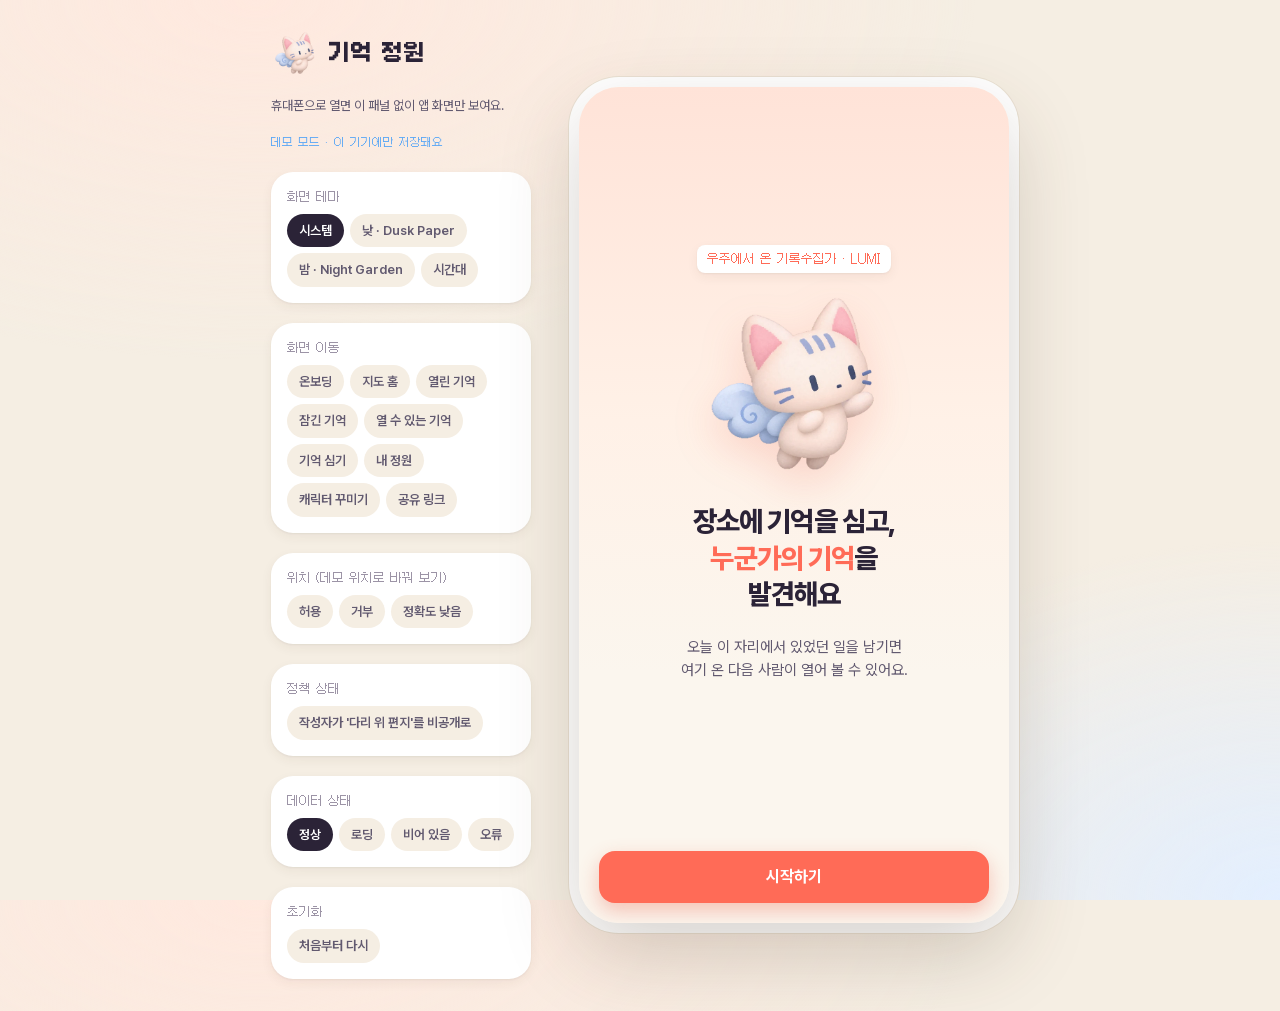
==== commit b51682af: "기억 정원: 실제 지도·위치·서버 저장 연결 - 카카오맵 JS SDK 지도(키 없거나 실패 시 OpenStreetMap 대체), 현재 위치·기억 핀 - watchPosition 위" ====
--- a/memory-garden/index.html
+++ b/memory-garden/index.html
@@ -7,6 +7,7 @@
 <meta name="theme-color" content="#FBF6EE">
 <title>기억 정원</title>
 <meta name="description" content="장소에 사진과 이야기를 심고, 걸어가서 다른 사람의 기억을 발견하는 위치 기반 기록 서비스">
+<link rel="preconnect" href="https://dapi.kakao.com">
 <meta property="og:type" content="website">
 <meta property="og:title" content="기억 정원">
 <meta property="og:description" content="장소에 남긴 기억을 가까이 가서 발견해요">
@@ -21,12 +22,14 @@
 <link rel="stylesheet" href="css/tokens.css">
 <link rel="stylesheet" href="css/app.css">
 <link rel="stylesheet" href="css/v3.css">
+<link rel="stylesheet" href="css/live.css">
 </head>
 <body>
 <div class="stage">
   <aside class="demo-panel" id="demo" aria-label="데모 컨트롤">
     <h1><img src="assets/img/cat.webp" alt="">기억 정원</h1>
-    <p>모바일 웹 프로토타입이에요. 휴대폰으로 열면 이 패널 없이 앱 화면만 보여요.</p>
+    <p>휴대폰으로 열면 이 패널 없이 앱 화면만 보여요.</p>
+    <p class="demo-mode" id="demoMode"></p>
     <div class="demo-group">
       <h2>화면 테마</h2>
       <div class="demo-row">
@@ -41,24 +44,24 @@
       <div class="demo-row">
         <button class="demo-chip" data-go="#/welcome">온보딩</button>
         <button class="demo-chip" data-go="#/">지도 홈</button>
-        <button class="demo-chip" data-go="#/m/sunset">열린 기억</button>
-        <button class="demo-chip" data-go="#/m/alley">잠긴 기억</button>
-        <button class="demo-chip" data-go="#/m/toast">열 수 있는 기억</button>
+        <button class="demo-chip" data-demo-only data-go="#/m/sunset">열린 기억</button>
+        <button class="demo-chip" data-demo-only data-go="#/m/alley">잠긴 기억</button>
+        <button class="demo-chip" data-demo-only data-go="#/m/toast">열 수 있는 기억</button>
         <button class="demo-chip" data-go="#/plant/1">기억 심기</button>
         <button class="demo-chip" data-go="#/garden">내 정원</button>
         <button class="demo-chip" data-go="#/avatar">캐릭터 꾸미기</button>
-        <button class="demo-chip" data-go="#/s/alley">공유 링크</button>
+        <button class="demo-chip" data-demo-only data-go="#/s/alley">공유 링크</button>
       </div>
     </div>
-    <div class="demo-group">
-      <h2>위치 권한</h2>
+    <div class="demo-group" data-demo-only>
+      <h2>위치 (데모 위치로 바꿔 보기)</h2>
       <div class="demo-row">
         <button class="demo-chip" data-loc="ok">허용</button>
         <button class="demo-chip" data-loc="denied">거부</button>
         <button class="demo-chip" data-loc="low">정확도 낮음</button>
       </div>
     </div>
-    <div class="demo-group">
+    <div class="demo-group" data-demo-only>
       <h2>정책 상태</h2>
       <div class="demo-row"><button class="demo-chip" data-revoke="1">작성자가 '다리 위 편지'를 비공개로</button></div>
     </div>
@@ -79,7 +82,12 @@
   <main id="app" class="app" aria-live="polite"></main>
 </div>
 <noscript><p style="padding:24px">기억 정원은 자바스크립트가 필요해요.</p></noscript>
+<script src="js/config.js"></script>
+<script src="vendor/supabase/supabase.js"></script>
 <script src="js/data.js"></script>
+<script src="js/geo.js"></script>
+<script src="js/map.js"></script>
+<script src="js/api.js"></script>
 <script src="js/brand.js"></script>
 <script src="js/app.js"></script>
 
--- a/memory-garden/css/live.css
+++ b/memory-garden/css/live.css
@@ -0,0 +1,43 @@
+/* 기억 정원 · 실서비스 연결용 추가 스타일 (실제 지도 · 입력 필드 · 위치 안내) */
+.home{background:var(--map-land)}
+.map{transition:bottom var(--dur-base) var(--ease-out)}
+.map-host{position:absolute;inset:0}
+.map-host .leaflet-container,.map-host{background:var(--map-land);font:inherit}
+.mg-ov{background:none;border:0}
+.map-host .pin,.map-host .me{position:absolute;left:0;top:0}
+.map-host .pin button{cursor:pointer}
+.map-host .me-label{right:16px}
+.leaflet-control-attribution{font-size:10px;background:rgba(255,255,255,.75)!important}
+/* 밤 테마: 지도 타일만 어둡게(핀·내 위치는 그대로) */
+[data-theme="night"] .map-host .leaflet-tile-pane,
+[data-theme="night"] .map-host img[src*="daumcdn.net/map"]{filter:invert(.9) hue-rotate(195deg) saturate(.55) brightness(.88)}
+[data-theme="night"] .home{background:#1d1f38}
+.map-fallback{z-index:1}
+
+/* 입력 필드 (기억 심기 3단계 · 닉네임) */
+.field{display:flex;flex-direction:column;gap:6px}
+.field>span{font-size:13px;font-weight:700;color:var(--color-text-sub)}
+.field>span em{font-style:normal;font-weight:500;color:var(--color-text-faint);margin-left:4px}
+.field input{height:48px;padding:0 14px;border-radius:var(--r-md);background:var(--color-surface);box-shadow:inset 0 0 0 1.5px var(--color-line);font-size:16px;color:var(--color-text);border:0;outline:none}
+.field input:focus{box-shadow:inset 0 0 0 2px var(--color-primary)}
+.field input::placeholder{color:var(--color-text-faint)}
+
+/* 위치 권한 도움말 */
+.help-steps{font-size:14px;line-height:1.55;color:var(--color-text-sub);display:flex;flex-direction:column;gap:6px}
+.help-steps b{color:var(--color-text);margin-top:4px}
+.help-steps ol{padding-left:20px;display:flex;flex-direction:column;gap:3px}
+.help-steps em{font-style:normal;font-weight:700;color:var(--color-text)}
+
+/* 내 기억 지우기 */
+.del-link{display:flex;align-items:center;justify-content:center;gap:6px;margin:22px auto 4px;height:44px;padding:0 14px;font-size:13.5px;font-weight:600;color:var(--color-danger)}
+.del-link svg{width:16px;height:16px}
+.btn-danger{background:var(--color-danger);color:#fff}
+
+/* 정원 이름 바꾸기 */
+.nick{display:inline-flex;align-items:center;gap:6px;font:inherit;color:inherit;text-align:left}
+.nick-ed{display:inline-grid;place-items:center;width:22px;height:22px;border-radius:50%;background:var(--color-surface);box-shadow:var(--shadow-1);color:var(--color-text-sub)}
+.nick-ed svg{width:11px;height:11px}
+
+/* 데모 패널 */
+.demo-panel .demo-mode{font-family:var(--font-display);font-size:11px;color:var(--color-accent)}
+.demo-panel.live [data-demo-only]{display:none}
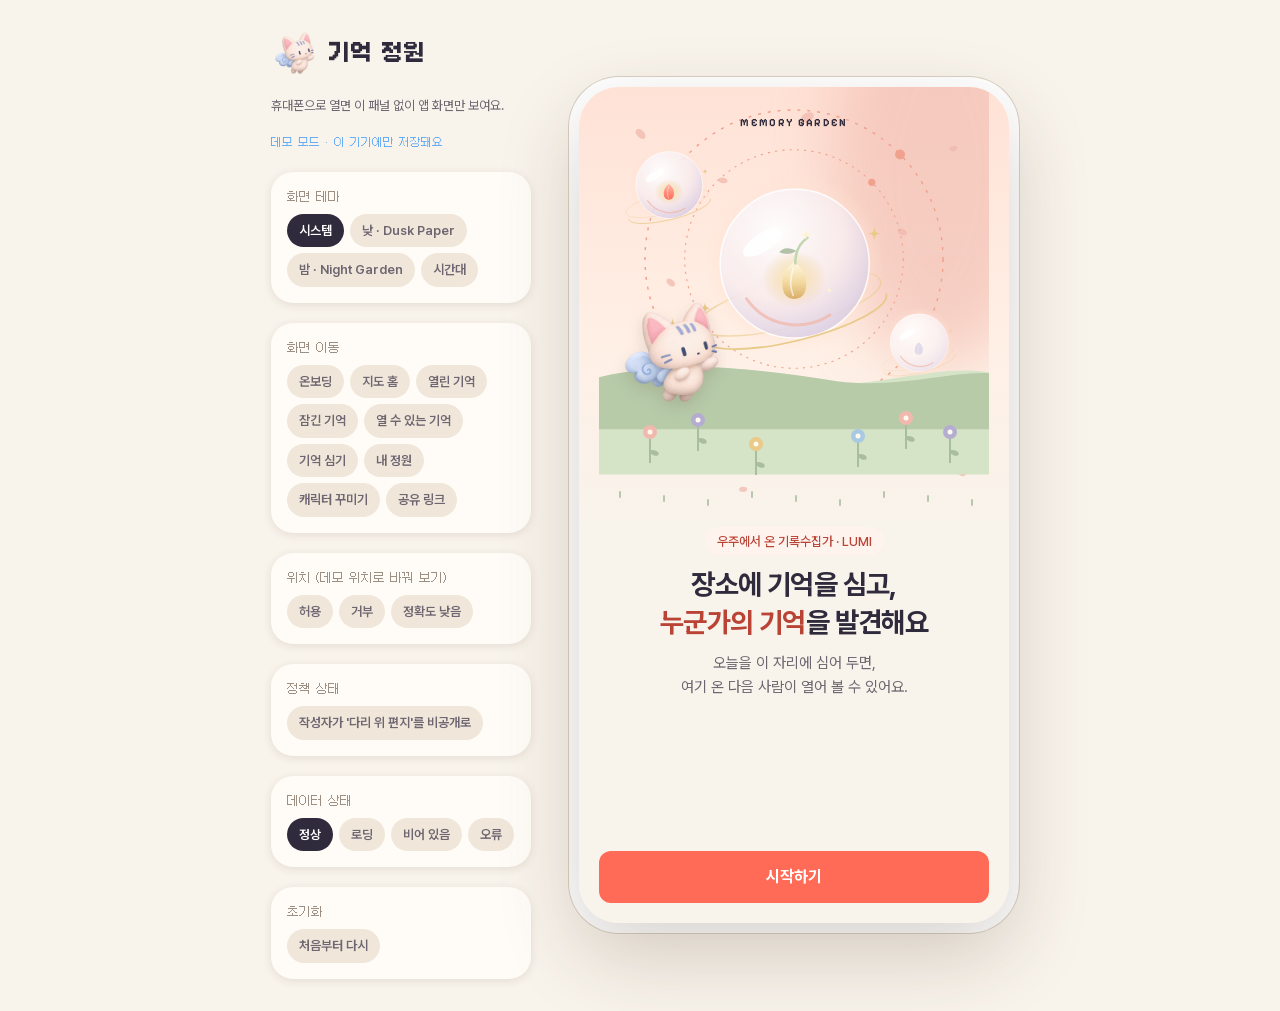
==== commit 35897f09: "기억 정원: 화면을 Figma MG3·9 최종 마스터와 같게 맞춤 - 지도 홈 오버레이(로고·위치 칩·LUMI 말풍선·핀 라벨·필터 칩·카드·시트)를 Figma 수치로 교체 - 시" ====
--- a/memory-garden/index.html
+++ b/memory-garden/index.html
@@ -23,6 +23,7 @@
 <link rel="stylesheet" href="css/app.css">
 <link rel="stylesheet" href="css/v3.css">
 <link rel="stylesheet" href="css/live.css">
+<link rel="stylesheet" href="css/figma.css">
 </head>
 <body>
 <div class="stage">
--- a/memory-garden/css/live.css
+++ b/memory-garden/css/live.css
@@ -41,3 +41,20 @@
 /* 데모 패널 */
 .demo-panel .demo-mode{font-family:var(--font-display);font-size:11px;color:var(--color-accent)}
 .demo-panel.live [data-demo-only]{display:none}
+
+/* 카카오 로그인 (카카오 디자인 가이드: 노란 바탕 #FEE500 · 검은 심볼 · 85% 검정 글자) */
+.btn-kakao{background:#FEE500;color:rgba(0,0,0,.85);gap:8px}
+.btn-kakao:active{background:#F2D900}
+.login-sheet{display:flex;flex-direction:column;align-items:center;text-align:center;gap:8px;padding:4px 4px 8px}
+.login-sheet img{width:96px;filter:drop-shadow(0 6px 8px rgba(74,54,36,.15))}
+.login-gate p{max-width:300px}
+.account-row{display:flex;align-items:center;gap:10px;margin-top:6px;padding:12px 14px;border-radius:var(--r-md);background:var(--color-surface);box-shadow:inset 0 0 0 1.5px var(--color-line);font-size:13px;color:var(--color-text-sub)}
+.account-row span{display:flex;align-items:center;gap:6px;flex:1}
+.account-row button{flex:none;height:34px;padding:0 12px;border-radius:10px;background:var(--color-text);color:#fff;font-size:12.5px;font-weight:700}
+.consent-box{display:flex;flex-direction:column;gap:6px;margin:4px 0 6px;padding:12px 14px;border-radius:var(--r-md);background:var(--color-surface);box-shadow:inset 0 0 0 1.5px var(--color-line);font-size:13px}
+.consent-box div{display:flex;gap:10px}
+.consent-box dt{flex:none;width:52px;color:var(--color-text-faint)}
+.consent-box dd{margin:0;color:var(--color-text);word-break:break-all}
+.account-row small{color:var(--color-text-faint);font-size:11.5px}
+.account-row .av-switch{height:32px;padding:0;border-radius:16px;background:var(--plum-200)}
+.account-row .av-switch[aria-checked="true"]{background:var(--color-primary)}
--- a/memory-garden/css/figma.css
+++ b/memory-garden/css/figma.css
@@ -0,0 +1,458 @@
+/* 기억 정원 · Figma MG3·9 최종 마스터(낮) / MG3·10(밤) 화면을 그대로 맞춘 스타일 (2026-11-24)
+   Figma 프레임 390 기준 수치. 한글은 Pretendard, 픽셀 영문(워드마크·LUMI·거리·날짜)은 Pixelify Sans. */
+@font-face{font-family:"Pixelify Sans";src:url("../assets/fonts/PixelifySans-Medium.woff2") format("woff2");font-weight:500;font-display:swap}
+@font-face{font-family:"Pixelify Sans";src:url("../assets/fonts/PixelifySans-Bold.woff2") format("woff2");font-weight:700;font-display:swap}
+
+/* ---------- 낮 토큰 (Figma Theme · Day) ---------- */
+:root{
+  --font-pix:"Pixelify Sans","Galmuri11",monospace;
+  --color-bg:#F8F3EB; --color-surface:#FFFCF7; --color-surface-sunk:#F0E7DA; --color-line:#D9CFC1;
+  --color-text:#302B3C; --color-text-sub:#6E6671; --color-text-faint:#9C8F84;
+  --color-primary:#FF6B57; --color-primary-press:#E9543F; --color-primary-soft:#FFF3EE; --color-on-primary:#FFFFFF;
+  --color-success:#2E6B45; --color-success-soft:#E2F0E5; --color-danger:#B3261E; --color-danger-soft:#FBE6E3;
+  --color-accent-soft:#E3EDF8;
+  --f-outline:#9C8F84; --f-mark:#FF7460; --f-accent:#B94335; --f-amber:#8A6100; --f-amber-bg:#FBF0D8; --f-amber-thumb:#FFF4D6;
+  --f-lilac:#EEEAF3; --f-lilac-text:#6F6587; --f-hint:#8A5A00; --f-glass:rgba(255,255,255,.7); --f-off:#F0E7DA; --f-off-text:#A49BA3;
+  --f-me:#3D7FD9; --f-sky-1:#FFE2D6; --f-sky-2:#FFF0E6; --f-avbg:#EEEAE4; --f-cloth:#FBF7EF; --f-rose:#C9566F;
+  --f-s:0 2px 8px rgba(90,64,48,.12); --f-m:0 6px 20px rgba(90,64,48,.12); --f-l:0 12px 36px rgba(90,64,48,.12);
+  --f-petals:1;
+  --tab-h:64px; --safe-bottom:max(20px,env(safe-area-inset-bottom,0px));
+  --shadow-1:var(--f-s); --shadow-2:var(--f-m); --shadow-primary:none;
+}
+:root[data-theme="night"]{
+  --color-bg:#17182F; --color-surface:#222544; --color-surface-sunk:#2C3053; --color-line:#414666;
+  --color-text:#F5F3FA; --color-text-sub:#B6B7CE; --color-text-faint:#8F92B5;
+  --color-primary:#B6B7F2; --color-primary-press:#C8C9F6; --color-primary-soft:#353A61; --color-on-primary:#20213B;
+  --color-success:#9AD7AE; --color-success-soft:#1C3836; --color-danger:#FFA49C; --color-danger-soft:#3F2234; --color-accent-soft:#213659;
+  --f-outline:#6B7196; --f-mark:#B6B7F2; --f-accent:#A5A8E8; --f-amber:#E9CA88; --f-amber-bg:#3A3550; --f-amber-thumb:#3A3550;
+  --f-lilac:#2C3053; --f-lilac-text:#B3AEDA; --f-hint:#E9CA88; --f-glass:rgba(34,37,68,.72); --f-off:#2C3053; --f-off-text:#6B7196;
+  --f-me:#9CC6F0; --f-sky-1:#14152B; --f-sky-2:#232650; --f-avbg:#2C3053; --f-rose:#F1B9CB;
+  --f-s:0 2px 8px rgba(0,0,0,.3); --f-m:0 6px 20px rgba(0,0,0,.35); --f-l:0 12px 36px rgba(0,0,0,.4);
+  --f-petals:.35;
+}
+body{background:var(--color-bg)}
+.app{background:var(--color-bg)}
+
+/* ---------- 공통 ---------- */
+.btn{height:52px;border-radius:12px;font-size:16px;font-weight:700;box-shadow:none}
+.btn-primary{background:var(--color-primary);color:var(--color-on-primary);box-shadow:none}
+.btn-primary[disabled],.btn[disabled]{background:var(--f-off);color:var(--f-off-text);box-shadow:none}
+.btn-outline{background:transparent;color:var(--color-text);box-shadow:inset 0 0 0 1px var(--f-outline)}
+.btn-soft{background:var(--color-surface);box-shadow:inset 0 0 0 1px var(--color-line)}
+.btn-ghost{height:44px;font-size:15px;font-weight:700;color:var(--color-text-sub)}
+.btn svg{width:20px;height:20px}
+.icon-btn{background:var(--f-glass);box-shadow:var(--f-s);backdrop-filter:blur(10px);-webkit-backdrop-filter:blur(10px);color:var(--color-text)}
+.f-sbtn{height:40px;min-width:120px;padding:0 16px;font-size:14px}
+
+/* 일러스트 무대: 390 프레임을 가운데에 그대로 놓아요 */
+.f-scroll{flex:1;min-height:0;overflow-y:auto;overflow-x:hidden;scrollbar-width:none;display:flex;flex-direction:column}
+.f-scroll::-webkit-scrollbar{display:none}
+.f-stage{position:relative;flex:none;width:390px;left:50%;margin-left:-195px;overflow:visible}
+.f-amb{position:absolute;left:50%;top:0;width:max(100vw,430px);transform:translateX(-50%);background:url("../assets/brand/petals.svg") center top/390px 440px no-repeat,linear-gradient(180deg,var(--f-sky-1) 0,var(--f-sky-2) 60%,var(--color-bg));pointer-events:none;z-index:0}
+:root[data-theme="night"] .f-amb{background:linear-gradient(180deg,var(--f-sky-1) 0,var(--f-sky-2) 60%,var(--color-bg))}
+:root[data-theme="night"] .f-amb::after{content:"";position:absolute;inset:0;background:url("../assets/brand/petals.svg") center top/390px 440px no-repeat;opacity:var(--f-petals)}
+.screen>.f-amb{position:absolute}
+.f-hills{position:absolute;left:0;width:390px;height:150px;pointer-events:none;z-index:1}
+:root[data-theme="night"] .f-hills{filter:brightness(.42) saturate(.7) hue-rotate(200deg)}
+.f-orbit{position:absolute;z-index:1;pointer-events:none;animation:spin 60s linear infinite}
+:root[data-theme="night"] .f-orbit{filter:hue-rotate(200deg) saturate(.6) brightness(1.1)}
+.f-at{position:absolute;z-index:2;display:grid;place-items:center}
+.f-at>svg,.f-at>.mg-orb{max-width:none}
+.f-at.breathe>*{animation:float 4s ease-in-out infinite}
+.f-at.pop>*{animation:catPop .9s var(--ease-spring) both}
+.f-lumi{position:absolute;z-index:3;height:auto;animation:float 3.6s ease-in-out infinite;filter:drop-shadow(0 6px 8px rgba(90,64,48,.16))}
+.f-wordmark{position:absolute;left:0;right:0;top:20px;z-index:3;text-align:center;font-family:var(--font-pix);font-weight:700;font-size:11px;letter-spacing:.12em;color:var(--color-text)}
+.f-glass{position:absolute;z-index:4;width:44px;height:44px;border-radius:22px;display:grid;place-items:center;background:var(--f-glass);box-shadow:var(--f-s);backdrop-filter:blur(10px);-webkit-backdrop-filter:blur(10px);color:var(--color-text)}
+.f-glass svg{width:22px;height:22px}
+.f-copy{position:relative;z-index:2;display:flex;flex-direction:column;align-items:center;text-align:center;gap:8px;padding:0 20px}
+.f-copy h1{font-size:28px;font-weight:700;line-height:38px;letter-spacing:-.02em}
+.f-copy h2{font-size:24px;font-weight:700;line-height:32px}
+.f-copy p{font-size:15px;line-height:24px;color:var(--color-text-sub)}
+
+/* 배지 */
+.f-badge{display:inline-flex;align-items:center;gap:4px;height:24px;padding:0 10px;border-radius:12px;font-size:12px;font-weight:500;white-space:nowrap;align-self:flex-start}
+.f-badge svg{width:13px;height:13px;flex:none}
+.f-badge.soft{background:var(--color-surface-sunk);color:var(--color-text-sub)}
+.f-badge.coral{background:var(--color-primary-soft);color:var(--f-accent)}
+.f-badge.rose{background:var(--color-surface-sunk);color:var(--f-rose)}
+.f-badge.lilac{background:var(--f-lilac);color:var(--f-lilac-text)}
+.f-badge.ok{background:var(--color-success-soft);color:var(--color-success);height:28px;padding:0 12px;align-self:center}
+
+/* 상태(빈·오류) */
+.f-state{display:flex;flex-direction:column;align-items:center;text-align:center;gap:8px;padding:20px 16px 12px;grid-column:1/-1}
+.f-sic{width:64px;height:64px;border-radius:50%;display:grid;place-items:center;background:var(--color-primary-soft);color:var(--f-accent);margin-bottom:4px}
+.f-sic svg{width:28px;height:28px}
+.f-sic.err{background:var(--color-danger-soft);color:var(--color-danger)}
+.f-sic.big{width:72px;height:72px}
+.f-state h3{font-size:16px;font-weight:700;line-height:24px}
+.f-state p{font-size:14px;line-height:21px;color:var(--color-text-sub);max-width:300px}
+.f-state .btn{margin-top:8px}
+
+/* ---------- 탭 바 (Figma 84 = 64 + 20) ---------- */
+.tabbar{height:calc(var(--tab-h) + var(--safe-bottom));grid-template-columns:1fr 96px 1fr;padding:0 24px var(--safe-bottom);background:var(--color-surface);border-top:1px solid var(--color-line);backdrop-filter:none}
+:root[data-theme="night"] .tabbar{background:var(--color-surface)}
+.tab{position:relative;height:64px;gap:2px;font-size:12px;font-weight:500;color:var(--f-outline)}
+.tab svg{width:24px;height:24px}
+.tab[aria-current="page"]{color:var(--color-text);font-weight:700}
+.tab[aria-current="page"]::after{content:"";position:absolute;bottom:6px;left:50%;width:16px;height:3px;margin-left:-8px;border-radius:2px;background:var(--f-mark)}
+.tab-plant{width:56px;height:56px;margin-top:-40px;border-radius:28px;background:var(--color-primary);color:var(--color-on-primary);box-shadow:var(--f-m),0 0 0 4px var(--color-bg)}
+.tab-plant svg{width:26px;height:26px}
+
+/* ---------- 지도 홈 (M03~M08) ---------- */
+.f-top{padding:calc(var(--safe-top) + 12px) 20px 0;gap:8px}
+.f-logo{display:flex;align-items:center;gap:8px;height:44px;padding:6px 16px 6px 6px;border-radius:22px;background:var(--color-surface);box-shadow:var(--f-s)}
+.f-logo b{font-size:16px;font-weight:700;color:var(--color-text);letter-spacing:-.01em}
+.f-lumi-c{flex:none;width:32px;height:32px;border-radius:50%;background:var(--color-primary-soft);display:grid;place-items:center;overflow:hidden}
+.f-lumi-c img{width:118%;max-width:none;margin-top:4px}
+.f-lumi-c.l40{width:40px;height:40px}
+.f-locchip{display:flex;align-items:center;gap:6px;height:38px;padding:0 14px;border-radius:22px;background:var(--color-surface);box-shadow:var(--f-s);font-size:13px;font-weight:500;color:var(--color-text)}
+.f-locchip .dot{width:8px;height:8px;border-radius:50%;background:var(--color-success)}
+.f-locchip.off .dot{background:var(--color-danger)}
+.f-bubble{position:absolute;left:20px;z-index:var(--z-float);width:min(300px,calc(100% - 90px));display:flex;align-items:center;gap:8px;padding:8px 4px 8px 8px;border-radius:20px;background:var(--color-surface);box-shadow:var(--f-m);transition:bottom var(--dur-base) var(--ease-out)}
+.f-bubble p{flex:1;min-width:0;display:flex;flex-direction:column;gap:1px}
+.f-bubble .spk{font-family:var(--font-pix);font-weight:700;font-size:11px;letter-spacing:.8px;line-height:14px;color:var(--f-accent)}
+.f-bubble .msg{font-size:14px;line-height:20px;color:var(--color-text)}
+.f-x{flex:none;width:44px;height:44px;display:grid;place-items:center;color:var(--color-text-sub);border-radius:50%}
+.f-x svg{width:18px;height:18px}
+.f-bubble-min{position:absolute;left:20px;z-index:var(--z-float);width:52px;height:52px;border-radius:50%;background:var(--color-surface);box-shadow:var(--f-m);display:grid;place-items:center;overflow:visible;transition:bottom var(--dur-base) var(--ease-out)}
+.f-bubble-min img{width:46px;margin-top:6px;clip-path:circle(22px at 50% 42%)}
+.f-bubble-min i{position:absolute;right:0;top:0;width:14px;height:14px;border-radius:50%;background:var(--f-mark);border:2px solid var(--color-surface)}
+.f-locate{position:absolute;right:20px;z-index:var(--z-float);width:44px;height:44px;border-radius:50%;display:grid;place-items:center;background:var(--color-surface);box-shadow:var(--f-s);color:var(--color-text);transition:bottom var(--dur-base) var(--ease-out)}
+.f-locate svg{width:22px;height:22px}
+.f-sheet{background:var(--color-bg);border-radius:24px 24px 0 0;box-shadow:var(--f-l)}
+.f-sheet .sheet-handle{height:20px}
+.f-sheet .sheet-handle::before{width:36px;height:4px;border-radius:2px;background:var(--f-outline)}
+.f-sheet .sheet-head{padding:8px 20px 12px;gap:12px}
+.f-sheet .sheet-title{gap:6px;align-items:center}
+.f-sheet .sheet-title h2{font-size:18px;font-weight:700;letter-spacing:-.01em}
+.f-sheet .sheet-title .count{font-family:var(--font-body);font-size:18px;font-weight:700;color:var(--f-accent)}
+.f-sheet .sheet-title .sub{font-size:13px;color:var(--color-text-sub)}
+.f-sheet .sheet-body{padding:0 20px 16px;gap:8px}
+.chip{height:36px;padding:0 16px;border-radius:18px;background:var(--color-surface);box-shadow:inset 0 0 0 1px var(--color-line);font-size:14px;font-weight:500;color:var(--color-text);gap:4px}
+.chip svg{width:16px;height:16px}
+.chip .n{font-family:var(--font-body);font-size:14px;opacity:1;color:var(--color-text-sub)}
+.chip[aria-pressed="true"]{background:var(--color-text);color:var(--color-bg);box-shadow:none;font-weight:700}
+.chip[aria-pressed="true"] .n{color:inherit;opacity:.8}
+:root[data-theme="night"] .chip[aria-pressed="true"]{background:var(--color-primary);color:var(--color-on-primary)}
+.f-mcard{gap:12px;min-height:96px;padding:12px 14px;border-radius:16px;background:var(--color-surface);box-shadow:inset 0 0 0 1px var(--color-line)}
+.f-thumb{flex:none;width:64px;height:64px;border-radius:12px;overflow:hidden;display:grid;place-items:center;background:var(--color-surface-sunk)}
+.f-thumb.amber{background:var(--f-amber-thumb)}
+.f-thumb.lilac{background:var(--f-lilac)}
+.f-thumb img{width:100%;height:100%;object-fit:cover}
+.f-thumb svg{flex:none}
+.f-mtxt{flex:1;min-width:0;display:flex;flex-direction:column;align-items:flex-start;gap:4px}
+.f-mtxt>b{max-width:100%;font-size:16px;font-weight:700;line-height:22px;white-space:nowrap;overflow:hidden;text-overflow:ellipsis}
+.f-status{display:inline-flex;align-items:center;gap:4px;height:22px;padding:0 8px;border-radius:11px;font-size:12px;font-weight:500;white-space:nowrap}
+.f-status svg{width:12px;height:12px}
+.f-status.amber{background:var(--f-amber-bg);color:var(--f-amber)}
+.f-status.lilac{background:var(--f-lilac);color:var(--f-lilac-text)}
+.f-meta{font-size:13px;line-height:18px;color:var(--color-text-sub);white-space:nowrap;overflow:hidden;text-overflow:ellipsis;max-width:100%}
+.f-skel{display:flex;align-items:center;gap:12px;height:96px;padding:12px 14px;border-radius:16px;background:var(--color-surface);box-shadow:inset 0 0 0 1px var(--color-line)}
+.f-skel .t,.f-skel .l i,.f-skel .r{display:block;border-radius:8px;background:linear-gradient(90deg,var(--color-surface-sunk) 0,var(--color-bg) 40%,var(--color-surface-sunk) 80%);background-size:300% 100%;animation:sk 1.3s linear infinite}
+.f-skel .t{flex:none;width:64px;height:64px;border-radius:12px}
+.f-skel .l{flex:1;display:flex;flex-direction:column;gap:8px}
+.f-skel .l i{height:14px;width:80%}
+.f-skel .l i+i{width:50%;height:12px}
+.f-skel .r{display:none}
+.f-banner{left:20px;right:20px;min-height:60px;gap:10px;padding:10px 10px 10px 12px;border-radius:16px;background:var(--color-surface);box-shadow:inset 0 0 0 1px var(--color-danger),var(--f-m)}
+.f-banner .ic{width:32px;height:32px;background:var(--color-danger-soft);color:var(--color-danger)}
+.f-banner .ic svg{width:18px;height:18px}
+.f-banner b{font-size:15px;font-weight:700;line-height:20px}
+.f-banner span{font-size:13px;line-height:18px;color:var(--color-text-sub)}
+.f-banner button{height:40px;min-width:88px;padding:0 14px;border-radius:12px;background:var(--color-surface-sunk);color:var(--color-text);font-size:14px;font-weight:700}
+:root[data-theme="night"] .f-banner button{background:var(--color-surface-sunk);color:var(--color-text)}
+
+/* 지도 위 씨앗 핀 라벨 · 내 위치 */
+.pin-dist{height:22px;padding:0 8px;border-radius:11px;display:inline-flex;align-items:center;gap:3px;font-family:var(--font-body);font-size:12px;font-weight:500;line-height:22px;background:var(--color-surface);color:var(--color-text);border:1px solid var(--color-line);box-shadow:none}
+.pin-dist svg{width:12px;height:12px}
+.pin.is-available .pin-dist{background:var(--color-surface);color:var(--f-amber);border-color:var(--color-line)}
+.pin.is-mine .pin-dist{background:var(--color-surface);color:var(--f-accent);border-color:var(--color-line)}
+.pin.active .pin-dist{background:var(--color-text);color:var(--color-bg);border-color:transparent}
+:root[data-theme="night"] .pin-dist{background:var(--color-surface);color:var(--color-text)}
+:root[data-theme="night"] .pin.active .pin-dist{background:var(--color-primary);color:var(--color-on-primary)}
+.me-dot{background:var(--f-me);border:3px solid #fff;box-shadow:0 2px 8px rgba(61,127,217,.45);width:20px;height:20px;left:-10px;top:-10px}
+.me-dot::after{border-color:var(--f-me)}
+.me-label{font-family:var(--font-body);font-size:12px;font-weight:700;color:var(--f-me);background:var(--color-surface);border-radius:11px;height:22px;line-height:22px;padding:0 8px;top:-11px;box-shadow:var(--f-s)}
+
+/* 핀 미리보기 (M06) */
+.f-peek{left:20px;right:20px;bottom:calc(var(--tab-h) + var(--safe-bottom) + 16px);gap:12px;padding:12px;border-radius:16px;background:var(--color-surface);box-shadow:var(--f-m);align-items:center}
+.f-seedtile{flex:none;width:88px;height:88px;border-radius:12px;display:grid;place-items:center;overflow:hidden;background:var(--f-amber-thumb)}
+.f-seedtile.lilac{background:var(--f-lilac)}
+.f-seedtile img{width:100%;height:100%;object-fit:cover}
+.f-pk{flex:1;min-width:0;display:flex;flex-direction:column;gap:2px;padding-right:28px}
+.f-pk>b{font-size:16px;font-weight:700;line-height:22px;white-space:nowrap;overflow:hidden;text-overflow:ellipsis}
+.f-row{display:flex;align-items:center;gap:8px;margin-top:8px}
+.f-row .btn{flex:none;width:120px;height:40px;padding:0;font-size:14px;border-radius:12px}
+.f-peek .f-x{position:absolute;right:0;top:0}
+
+/* ---------- 기억 열람 (M09 · M32) ---------- */
+.detail-photo{height:430px;min-height:0;flex:none;background:var(--color-surface-sunk)}
+.detail-photo::after{background:linear-gradient(180deg,rgba(0,0,0,.18) 0,transparent 22%)}
+.detail-top{padding:calc(var(--safe-top) + 16px) 20px 0}
+.detail-sheet{margin-top:-30px;border-radius:24px 24px 0 0;background:var(--color-bg)}
+.detail-body{padding:24px 20px 24px;gap:16px}
+.f-stamp{flex:none;width:87px;height:78px;border-radius:12px;background:var(--color-surface-sunk);box-shadow:inset 0 0 0 1px var(--color-line);display:flex;flex-direction:column;align-items:center;justify-content:center;gap:1px}
+.f-stamp i{font-style:normal;font-family:var(--font-pix);font-weight:500;font-size:11px;line-height:14px;color:var(--color-text-sub)}
+.f-stamp b{font-family:var(--font-pix);font-weight:700;font-size:20px;line-height:24px;color:var(--color-text)}
+.f-stamp em{font-style:normal;font-family:var(--font-pix);font-weight:500;font-size:11px;line-height:14px;color:var(--f-accent)}
+.when-row{gap:14px}
+.when-info{gap:8px}
+.when-info .place{font-size:16px;font-weight:700;gap:4px}
+.when-info .place svg{width:18px;height:18px;color:var(--f-mark)}
+.when-info .tags{gap:6px}
+.author{gap:12px}
+.author .avatar{width:44px;height:44px;background:var(--f-avbg)}
+.author b{font-size:15px;font-weight:700}
+.author span{font-size:13px;color:var(--color-text-sub)}
+.mem-title{font-size:24px;font-weight:700;line-height:32px;letter-spacing:-.02em}
+.story{font-size:15px;line-height:24px;font-weight:400;color:var(--color-text)}
+.divider{background:var(--color-surface-sunk)}
+.replies h3{font-size:18px;font-weight:700;gap:6px}
+.replies h3 .n{font-size:18px;color:var(--f-accent)}
+.f-reply{gap:10px;padding:8px 0}
+.f-reply .avatar{width:36px;height:36px;background:var(--f-avbg)}
+.f-reply .rh{display:flex;align-items:baseline;gap:6px}
+.f-reply .rh b{font-size:14px;font-weight:700}
+.f-reply .rh span{font-size:12px;color:var(--color-text-sub)}
+.f-reply p{font-size:14px;line-height:21px}
+.f-actbar,.detail-bar.f-actbar{flex:none;display:flex;gap:10px;align-items:center;padding:16px 20px calc(16px + var(--safe-bottom) - 20px);min-height:85px;border-top:1px solid var(--color-line);background:var(--color-bg)}
+.f-actbar .btn{flex:1}
+.f-actbar .btn-outline,.f-actbar .heart-btn{flex:none;width:120px}
+.heart-btn{justify-content:center;height:52px;border-radius:12px;background:transparent;box-shadow:inset 0 0 0 1px var(--f-outline);font-size:16px;font-weight:700;color:var(--color-text)}
+.heart-btn svg{color:var(--f-mark)}
+.heart-btn[aria-pressed="true"]{background:var(--color-primary-soft);box-shadow:inset 0 0 0 1px var(--f-mark);color:var(--f-accent)}
+.f-vis{min-height:68px;padding:12px 16px;border-radius:16px;background:var(--color-surface-sunk)}
+.f-vis .ic{width:40px;height:40px;background:var(--color-surface)}
+.f-vis small{font-size:13px;color:var(--color-text-sub)}
+.f-vis b{font-size:15px;font-weight:700}
+.f-vis .chg{font-size:14px;font-weight:700;color:var(--f-accent)}
+.hint-card{padding:12px 14px;border-radius:12px;background:var(--f-amber-bg);align-items:center}
+.hint-card .ic{font-family:var(--font-pix);font-weight:700;font-size:11px;color:var(--f-hint);background:var(--color-surface);border-radius:6px;height:22px}
+.hint-card p{font-size:15px;font-weight:700}
+.fine{font-size:13px;color:var(--color-text-sub)}
+
+/* ---------- 잠긴 기억 (M10 · M10-2) ---------- */
+.f-lock{background:var(--color-bg)}
+.f-lock .f-amb{z-index:0}
+.f-scrlabel{position:absolute;left:0;right:0;top:27px;z-index:3;text-align:center;font-size:16px;font-weight:700;color:var(--color-text);pointer-events:none}
+.f-lockc{position:absolute;left:0;right:0;top:300px;z-index:3;display:flex;flex-direction:column;align-items:center;gap:4px;text-align:center;padding:0 20px}
+.f-dist{font-family:var(--font-pix);font-weight:700;font-size:40px;line-height:48px;color:var(--color-text)}
+.f-dist.small{font-family:var(--font-body);font-size:26px;line-height:36px}
+.f-lockc p{font-size:15px;line-height:22px;color:var(--color-text-sub)}
+.f-dir{display:inline-flex;align-items:center;gap:6px;height:30px;margin-top:6px;padding:0 12px;border-radius:15px;background:var(--f-glass);box-shadow:var(--f-s);font-size:13px;font-weight:500;color:var(--color-text)}
+.f-dir svg{width:14px;height:14px}
+.f-info{position:relative;z-index:3;margin-top:-6px;padding:24px 20px 20px;display:flex;flex-direction:column;gap:16px;background:var(--color-bg);border-radius:24px 24px 0 0;flex:1}
+.f-hint{display:flex;align-items:center;gap:10px;min-height:48px;padding:10px 12px;border-radius:12px;background:var(--f-amber-bg)}
+.f-hint .tag{flex:none;height:22px;padding:0 6px;border-radius:6px;background:var(--color-surface);font-family:var(--font-pix);font-weight:700;font-size:11px;line-height:22px;color:var(--f-hint)}
+.f-hint p{font-size:15px;font-weight:700;line-height:22px;color:var(--color-text)}
+.f-urow{display:flex;align-items:flex-start;gap:10px}
+.f-urow>div{flex:1;min-width:0;display:flex;flex-direction:column;gap:2px}
+.f-urow b{font-size:18px;font-weight:700;line-height:26px}
+.f-urow span:not(.f-badge){font-size:14px;color:var(--color-text-sub)}
+.f-urow .f-badge{flex:none;margin-top:2px}
+.f-rule{font-size:14px;line-height:21px;color:var(--color-text-sub)}
+.f-acc{display:flex;align-items:center;gap:6px;font-size:12px;color:var(--color-text-faint)}
+.f-acc svg{width:14px;height:14px}
+.f-lock .f-actbar{background:var(--color-bg)}
+
+/* ---------- 최초 발견 (M11) ---------- */
+.f-found{background:var(--color-bg);overflow:hidden}
+.f-found .f-scroll{position:relative;z-index:1}
+.f-skip{position:absolute;right:20px;top:calc(var(--safe-top) + 16px);z-index:5;height:44px;padding:0 4px;font-size:15px;font-weight:700;color:var(--color-text-sub)}
+.f-found .f-copy{gap:6px;padding-bottom:16px}
+.f-kick{font-family:var(--font-pix);font-weight:700;font-size:11px;letter-spacing:.12em;color:var(--f-accent)}
+.f-found .f-copy .t{font-size:18px;font-weight:700;line-height:26px;color:var(--color-text);margin-top:4px}
+.f-found .f-copy .d{font-size:13px;line-height:18px;color:var(--color-text-sub);margin-bottom:6px}
+.f-found .flow-foot,.f-share .f-sfoot{position:relative;z-index:2}
+
+/* ---------- 공유 링크 (S01~S04) ---------- */
+.f-share{background:var(--color-bg);overflow:hidden}
+.f-share .f-scroll{position:relative;z-index:1}
+.f-brandbar{position:absolute;left:20px;top:18px;z-index:3;display:flex;align-items:center;gap:8px}
+.f-brandbar img{width:39px}
+.f-brandbar b{font-size:18px;font-weight:700;color:var(--color-text)}
+.f-sbody{display:flex;flex-direction:column;gap:14px;padding:0 20px 16px}
+.f-sbody h1{font-size:24px;font-weight:700;line-height:32px;letter-spacing:-.02em}
+.f-place{display:flex;align-items:center;gap:4px;font-size:15px;font-weight:700;color:var(--color-text)}
+.f-place svg{width:18px;height:18px;color:var(--f-mark)}
+.f-note{display:flex;gap:10px;padding:14px 16px;border-radius:16px;font-size:14px;line-height:21px;color:var(--color-text-sub);background:var(--color-accent-soft)}
+.f-note svg{flex:none;width:20px;height:20px;color:var(--f-me)}
+.f-note.sunk{background:var(--color-surface-sunk)}
+.f-note.sunk svg{color:var(--color-text-sub)}
+.f-note.ok{background:var(--color-success-soft)}
+.f-note.ok svg{color:var(--color-success)}
+.f-sfoot{flex:none;padding:12px 20px calc(var(--safe-bottom));display:flex;flex-direction:column;gap:4px;background:var(--color-bg)}
+.f-sfoot:empty{display:none}
+
+/* ---------- 기억 심기 (M12~M18) ---------- */
+.f-flowhead{padding:calc(var(--safe-top) + 16px) 20px 0;justify-content:space-between}
+.f-flowhead .icon-btn{background:transparent;box-shadow:none;backdrop-filter:none}
+.f-flowhead .stepn{font-family:var(--font-body);font-size:14px;font-weight:700;color:var(--color-text-sub);width:auto}
+.f-steps{flex:none;display:flex;gap:4px;padding:8px 20px 0}
+.f-steps i{flex:1;height:6px;border-radius:3px;background:var(--color-surface-sunk)}
+.f-steps i.on{background:var(--f-mark)}
+.f-flow{padding:20px 20px 20px;gap:16px}
+.flow-title{font-size:24px;font-weight:700;line-height:32px;letter-spacing:-.02em}
+.flow-title small{font-size:14px;line-height:21px;font-weight:400;margin-top:8px}
+.flow-foot{padding:12px 20px var(--safe-bottom);gap:4px}
+.f-drop{flex:none;height:330px;min-height:0;border-radius:16px;border:1.5px dashed var(--f-outline);background:var(--color-surface);gap:8px}
+.f-drop .plus{width:64px;height:64px;border-radius:32px;background:var(--color-primary-soft);color:var(--f-accent)}
+.f-drop .plus svg{width:28px;height:28px}
+.f-drop b{font-size:16px;font-weight:700}
+.f-drop .s{font-size:13px;color:var(--color-text-sub)}
+.samples-label{font-size:13px;font-weight:500;color:var(--color-text-sub);margin-bottom:-6px}
+.f-samples{gap:10px}
+.f-samples button{position:relative;flex:1;max-width:110px;aspect-ratio:1;border-radius:12px;box-shadow:none}
+.f-samples button[aria-pressed="true"]{box-shadow:inset 0 0 0 3px var(--f-mark)}
+.f-samples button[aria-pressed="true"] img{border-radius:12px}
+.f-samples button i{position:absolute;right:6px;top:6px;width:24px;height:24px;border-radius:50%;display:grid;place-items:center;background:var(--f-mark);color:#fff}
+.f-samples button i svg{width:14px;height:14px}
+.f-compose{min-height:200px;border-radius:16px;background:var(--color-surface);box-shadow:inset 0 0 0 1px var(--f-outline);padding:16px;gap:10px}
+.f-compose textarea{min-height:110px;font-size:16px;line-height:24px}
+.f-compose textarea::placeholder{color:var(--color-text-faint)}
+.f-compose .cnt{font-family:var(--font-body);font-size:13px;color:var(--color-text-sub)}
+.f-cplace{display:inline-flex;align-items:center;gap:4px;align-self:flex-start;height:28px;padding:0 10px;border-radius:14px;background:var(--color-surface-sunk);font-size:13px;font-weight:500;color:var(--color-text-sub)}
+.f-cplace svg{width:14px;height:14px;color:var(--f-mark)}
+.f-prompts .chip{height:36px;font-size:14px}
+.f-plantplace{display:flex;align-items:center;gap:12px;min-height:72px;padding:12px 14px;border-radius:16px;background:var(--color-surface-sunk)}
+.f-plantplace .ic{flex:none;width:40px;height:40px;border-radius:12px;display:grid;place-items:center;background:var(--color-surface);color:var(--f-mark)}
+.f-plantplace .ic svg{width:20px;height:20px}
+.f-plantplace>div{flex:1;min-width:0}
+.f-plantplace b{display:block;font-size:16px;font-weight:700;line-height:22px}
+.f-plantplace span:not(.ic){font-size:13px;color:var(--color-text-sub)}
+.f-plantplace.err{background:var(--color-danger-soft)}
+.f-plantplace.err .ic{color:var(--color-danger)}
+.f-plantplace .btn{flex:none;height:40px;padding:0 14px;font-size:14px}
+.f-opts{display:flex;flex-direction:column;gap:10px}
+.option{gap:12px;min-height:72px;padding:16px;border-radius:16px;background:var(--color-surface);box-shadow:inset 0 0 0 1px var(--color-line)}
+.f-opt{min-height:98px}
+.option[aria-pressed="true"]{background:var(--color-primary-soft);box-shadow:inset 0 0 0 2px var(--f-mark)}
+.option .oi{width:40px;height:40px;border-radius:12px;background:var(--color-surface-sunk);color:var(--color-text)}
+.option b{font-size:16px;font-weight:700;line-height:22px}
+.option span{font-size:13px;line-height:19px;color:var(--color-text-sub)}
+.option .radio{width:24px;height:24px;border-radius:50%;box-shadow:inset 0 0 0 1.5px var(--f-outline);display:grid;place-items:center;background:transparent}
+.option .radio svg{width:14px;height:14px}
+.option[aria-pressed="true"] .radio{background:var(--f-mark);box-shadow:none;color:#fff}
+:root[data-theme="night"] .option[aria-pressed="true"] .radio{background:var(--f-mark);color:var(--color-on-primary)}
+.f-noteline{display:flex;align-items:center;gap:6px;font-size:13px;color:var(--color-text-sub)}
+.f-noteline svg{width:16px;height:16px;flex:none}
+.field input{height:48px;border-radius:12px;background:var(--color-surface);box-shadow:inset 0 0 0 1px var(--f-outline)}
+.field input:focus{box-shadow:inset 0 0 0 2px var(--f-mark)}
+.f-doing{background:var(--color-bg);align-items:center;justify-content:center}
+.f-doing .f-copy p{font-size:15px}
+.f-fail{flex:1;display:flex;flex-direction:column;align-items:center;justify-content:center;gap:10px;text-align:center;padding:0 20px}
+.f-fail h1{font-size:24px;font-weight:700;line-height:32px;margin-top:6px}
+.f-fail p{font-size:15px;line-height:24px;color:var(--color-text-sub)}
+.f-draft{width:100%;display:flex;align-items:center;gap:12px;margin-top:12px;padding:12px 14px;border-radius:16px;background:var(--color-surface);box-shadow:inset 0 0 0 1px var(--color-line);text-align:left}
+.f-draft img,.f-draft .noimg{flex:none;width:48px;height:48px;border-radius:10px;object-fit:cover;background:var(--color-surface-sunk);display:grid;place-items:center}
+.f-draft b{display:block;font-size:14px;font-weight:700;line-height:20px}
+.f-draft span{font-size:12px;color:var(--color-text-sub)}
+.f-done{background:var(--color-bg)}
+.f-sprout{position:absolute;left:181px;top:258px;z-index:3;width:28px;height:28px;color:#7FA36A}
+.f-sprout svg{width:28px;height:28px}
+.f-datecard{position:relative;z-index:3;display:flex;align-items:center;gap:14px;margin:0 20px 16px;padding:12px 14px;border-radius:16px;background:var(--color-surface);box-shadow:var(--f-s)}
+.f-datecard>div{min-width:0;display:flex;flex-direction:column;gap:6px}
+.f-datecard b{font-size:16px;font-weight:700}
+.f-done .f-copy{padding-bottom:12px}
+
+/* ---------- 내 정원 (M19 · M20 · M21 · M22) ---------- */
+.f-garden{background:var(--color-bg)}
+.f-ghead{position:relative;height:236px;padding:0}
+.f-ghead .f-amb{z-index:0}
+.f-av{position:absolute;left:20px;top:calc(var(--safe-top) + 20px);z-index:3;width:88px;height:88px;border-radius:20px;background:var(--f-avbg);overflow:visible;display:block}
+.f-av img{width:100%;height:100%;object-fit:cover;object-position:50% 8%;border-radius:20px}
+.f-av .edit{position:absolute;left:66px;top:62px;width:28px;height:28px;border-radius:50%;display:grid;place-items:center;background:var(--color-text);color:var(--color-bg);border:2px solid var(--color-surface)}
+.f-av .edit svg{width:14px;height:14px}
+.f-av.empty{border-radius:50%;background:var(--f-sky-1);box-shadow:inset 0 0 0 1.5px transparent;border:1.5px dashed var(--f-mark);display:grid;place-items:center;color:var(--f-mark)}
+.f-av.empty>svg{width:28px;height:28px}
+.f-av.empty .lb{position:absolute;left:2px;top:74px;white-space:nowrap;height:22px;padding:0 8px;border-radius:11px;background:var(--color-surface);box-shadow:var(--f-s);font-size:12px;font-weight:700;line-height:22px;color:var(--f-accent)}
+.f-prof{position:absolute;left:124px;right:72px;top:calc(var(--safe-top) + 38px);z-index:3;display:flex;flex-direction:column;gap:2px}
+.f-prof h1{font-size:24px;font-weight:700;line-height:32px;letter-spacing:-.02em}
+.f-prof h1 .nick{font-weight:700}
+.f-prof p{font-size:13px;color:var(--color-text-sub)}
+.f-themebtn{right:20px;left:auto;top:calc(var(--safe-top) + 20px)}
+.f-stats{position:absolute;left:20px;right:20px;top:calc(var(--safe-top) + 140px);z-index:3;display:grid;grid-template-columns:repeat(3,1fr);gap:11px}
+.f-stats div{height:76px;border-radius:16px;background:var(--color-surface);box-shadow:inset 0 0 0 1px var(--color-line);display:flex;flex-direction:column;align-items:center;justify-content:center;gap:2px}
+.f-stats b{font-size:24px;font-weight:700;line-height:30px}
+.f-stats span{font-size:13px;color:var(--color-text-sub)}
+.f-gsec{position:relative;z-index:2;padding:20px 20px 16px;display:flex;flex-direction:column;gap:12px}
+.f-sech{display:flex;align-items:center;gap:10px}
+.f-sech h2{flex:none;font-size:18px;font-weight:700}
+.f-sech i{flex:1;height:1px;background:var(--color-line)}
+.f-sech span{flex:none;font-size:13px;color:var(--color-text-sub)}
+.f-cloth{position:relative;height:124px;border-radius:14px;background:var(--f-cloth);box-shadow:inset 0 1px 4px rgba(90,64,48,.14);padding:8px}
+.f-cloth::before{content:"";position:absolute;inset:8px;border-radius:10px;border:2.1px dashed rgba(255,116,96,.55);pointer-events:none}
+.f-cloth-in{position:relative;height:100%;display:flex;align-items:center;gap:20px;padding:0 14px;overflow-x:auto;scrollbar-width:none}
+.f-cloth-in::-webkit-scrollbar{display:none}
+.f-cloth-in .st{flex:none;width:78px;height:90px;display:grid;place-items:center}
+.f-cloth-empty{height:100%;display:flex;flex-direction:column;align-items:center;justify-content:center;gap:4px;text-align:center}
+.f-cloth-empty b{font-size:15px;font-weight:700;color:#302B3C}
+.f-cloth-empty span{font-size:13px;color:#6E6671}
+.f-nearby{border-radius:16px;background:var(--color-surface-sunk);padding:10px 14px 12px;display:flex;flex-direction:column;gap:10px}
+.f-nearby .h{display:flex;align-items:center;justify-content:space-between;gap:8px}
+.f-nearby .h b{display:flex;align-items:center;gap:6px;font-size:15px;font-weight:700}
+.f-nearby .h b svg{width:16px;height:16px}
+.f-nearby .h span{font-size:12px;color:var(--color-text-sub)}
+.f-nearby .row{display:grid;grid-template-columns:repeat(3,1fr);gap:8px}
+.f-pat{height:86px;border-radius:12px;background:var(--color-surface);border:1.2px dashed var(--f-outline);display:flex;flex-direction:column;align-items:center;justify-content:center;gap:4px}
+.f-pat.can{border-color:var(--f-amber)}
+.f-pat .mg-stitch{opacity:.85}
+.f-pat span{display:flex;align-items:center;gap:3px;font-size:12px;color:var(--color-text-sub)}
+.f-pat span svg{width:12px;height:12px}
+.f-pat b{font-weight:700;color:var(--color-text)}
+.f-pat em{font-style:normal}
+.f-pat.can span,.f-pat.can b{color:var(--f-amber)}
+.f-nearby p{font-size:12px;line-height:18px;color:var(--color-text-sub)}
+.f-seg{height:44px;padding:4px;border-radius:12px;background:var(--color-surface-sunk);margin:4px 20px 0}
+.f-seg button{height:36px;border-radius:9px;font-size:15px;font-weight:500;color:var(--color-text-sub)}
+.f-seg button[aria-pressed="true"]{background:var(--color-surface);color:var(--color-text);font-weight:700;box-shadow:var(--f-s)}
+.f-grid{gap:16px;padding:16px 20px calc(var(--tab-h) + var(--safe-bottom) + 24px)}
+.f-tile{transform:none!important;padding:8px 8px 12px;border-radius:16px;background:var(--color-surface);box-shadow:var(--f-s);gap:6px}
+.f-tile img,.f-tile .noimg{border-radius:10px;aspect-ratio:1}
+.f-tile b{font-size:15px;font-weight:700;line-height:21px;-webkit-line-clamp:1}
+.f-tile>span:not(.noimg):not(.sk){font-family:var(--font-body);font-size:12px;color:var(--color-text-sub)}
+
+/* ---------- 시트 · 모달 (M31 · M32-2 · 확인) ---------- */
+.scrim{background:rgba(48,43,60,.45)}
+:root[data-theme="night"] .scrim{background:rgba(5,6,18,.6)}
+.modal{background:var(--color-bg);border-radius:24px 24px 0 0;padding:8px 20px var(--safe-bottom);gap:16px}
+.modal .sheet-handle::before{width:36px;height:4px;border-radius:2px;background:var(--f-outline)}
+.modal h3{font-size:20px;font-weight:700;line-height:28px}
+.theme-opts{gap:10px}
+.f-themeopts .option[aria-checked="true"]{background:var(--color-primary-soft);box-shadow:inset 0 0 0 2px var(--color-text)}
+.f-themeopts .option[aria-checked="true"] .radio{background:var(--color-text);box-shadow:none}
+.f-themeopts .option[aria-checked="true"] .radio::after{content:"";width:8px;height:8px;border-radius:50%;background:var(--color-bg)}
+.reassure{font-size:13px;color:var(--color-text-sub)}
+
+/* ---------- 시작 (M01 · M02) ---------- */
+.f-welcome{background:var(--color-bg);overflow:hidden}
+.f-welcome .f-scroll{position:relative}
+.f-intro{position:relative;z-index:3;display:flex;flex-direction:column;align-items:center;text-align:center;gap:10px;padding:0 20px 8px}
+.f-kicker{display:inline-flex;align-items:center;height:28px;padding:0 12px;border-radius:14px;background:var(--color-primary-soft);font-size:13px;font-weight:500;color:var(--f-accent)}
+.f-intro h1{font-size:28px;font-weight:700;line-height:38px;letter-spacing:-.02em}
+.f-intro h1 em{font-style:normal;color:var(--f-accent)}
+.f-intro p{font-size:15px;line-height:24px;color:var(--color-text-sub)}
+.f-me{position:absolute;z-index:2;width:140px;height:140px;border-radius:50%;background:rgba(61,127,217,.1);border:1.5px dashed var(--f-me);display:grid;place-items:center}
+.f-me i{width:20px;height:20px;border-radius:50%;background:var(--f-me);border:3px solid #fff;box-shadow:0 2px 8px rgba(61,127,217,.45)}
+.f-pill{position:absolute;z-index:3;display:inline-flex;align-items:center;gap:6px;height:26px;padding:0 10px;border-radius:13px;background:var(--color-surface);box-shadow:var(--f-s);font-size:12px;font-weight:700;color:var(--f-me);white-space:nowrap}
+.f-pill.dot{color:var(--color-text-sub);font-weight:500}
+.f-pill.dot i{width:14px;height:14px;border-radius:50%;border:1.5px dashed var(--f-me)}
+.f-purpose{position:relative;z-index:3;margin:12px 20px 8px;padding:12px 16px;border-radius:16px;background:var(--color-surface);box-shadow:inset 0 0 0 1px var(--color-line);display:flex;flex-direction:column;gap:8px}
+.f-purpose p{display:flex;align-items:center;gap:8px;font-size:14px;line-height:20px;color:var(--color-text)}
+.f-purpose p svg{flex:none;width:20px;height:20px;color:var(--f-mark)}
+.f-purpose small{font-size:12px;line-height:18px;color:var(--color-text-sub)}
+.f-welcome .flow-foot{position:relative;z-index:3;background:var(--color-bg)}
+
+/* 좁은 화면(390 미만)에서는 일러스트 무대를 비율대로 줄여요 */
+@media (max-width:389px){.f-stage{zoom:.92}}
+@media (max-width:359px){.f-stage{zoom:.82}}
+
+/* 2차 맞춤: 정원 머리 언덕은 아바타 뒤 띠만, 통계는 왼쪽 정렬, 근처 도안은 가로 배치 */
+.f-garden .f-hills{clip-path:inset(0 0 80px 0)}
+.f-stats div{align-items:flex-start;padding:0 14px}
+.f-pat{flex-direction:row;gap:6px;padding:0 8px}
+.f-pat span{flex-direction:column;align-items:flex-start;gap:0;line-height:17px}
+.f-pat .mg-stitch{flex:none}
+.f-sech i{display:none}
+.f-sech span{margin-left:auto}
+.f-info,.f-lock .f-actbar{background:var(--color-surface)}
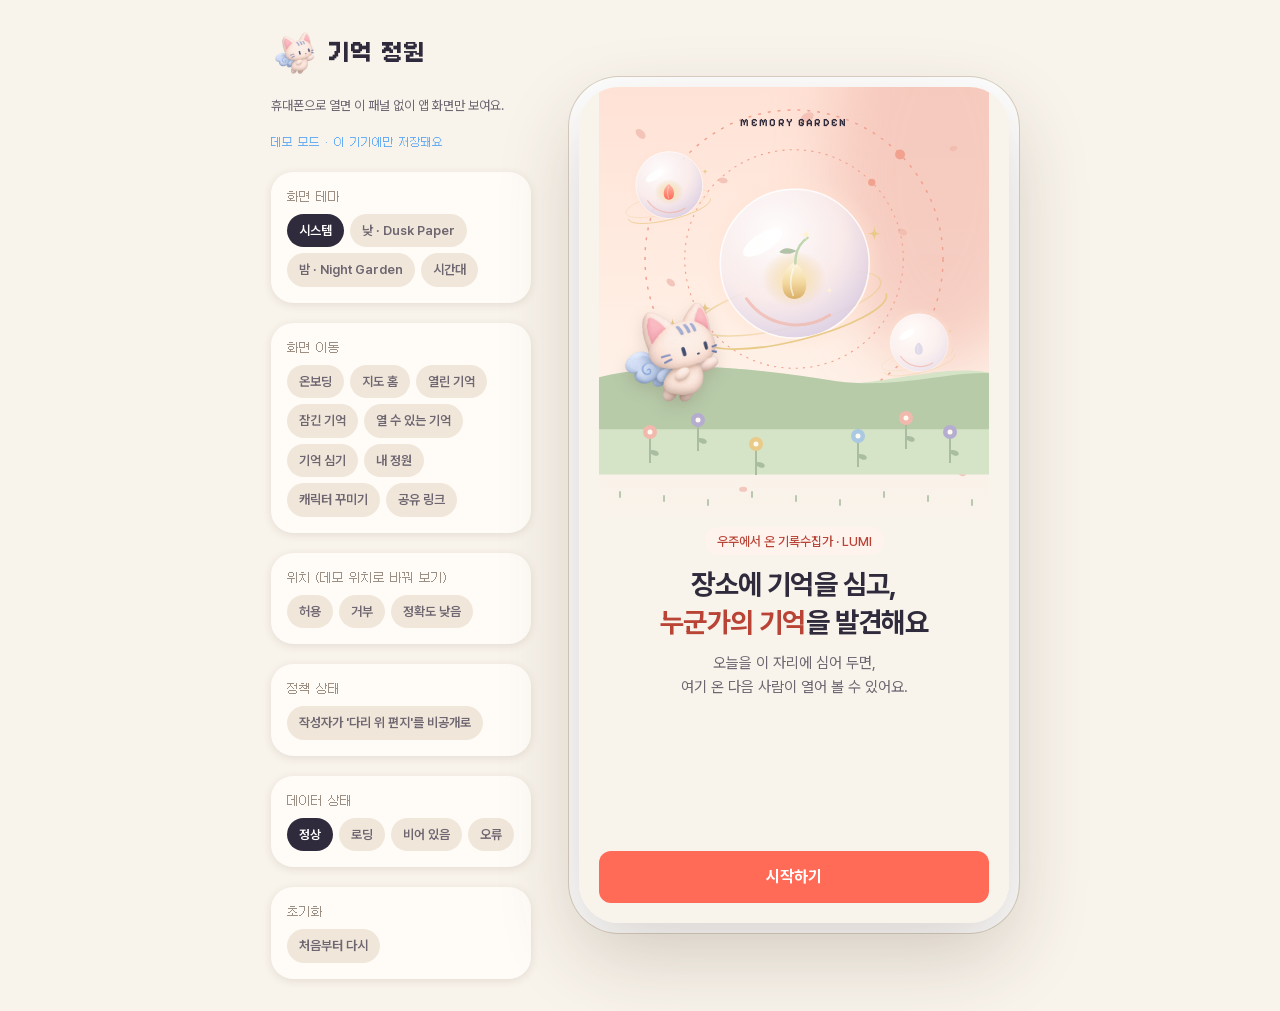
==== commit 2d2e9452: "기억 정원: 얼룩 없는 눈 파츠, OSM 고정 지도, 캐릭터 수정하기, 내 발자취 지도 - 눈 3종·볼터치를 Figma "원본 직접 분리 파츠" 컷으로 교체, 얼굴 가장자리 틈 메" ====
--- a/memory-garden/index.html
+++ b/memory-garden/index.html
@@ -7,7 +7,6 @@
 <meta name="theme-color" content="#FBF6EE">
 <title>기억 정원</title>
 <meta name="description" content="장소에 사진과 이야기를 심고, 걸어가서 다른 사람의 기억을 발견하는 위치 기반 기록 서비스">
-<link rel="preconnect" href="https://dapi.kakao.com">
 <meta property="og:type" content="website">
 <meta property="og:title" content="기억 정원">
 <meta property="og:description" content="장소에 남긴 기억을 가까이 가서 발견해요">
--- a/memory-garden/css/app.css
+++ b/memory-garden/css/app.css
@@ -385,6 +385,8 @@
 .av-ctrl{position:absolute;inset:0;z-index:2;pointer-events:none}
 .av-ctrl .av-mini{position:absolute}
 .av-u{left:16px;bottom:38px}
+.av-pill{position:absolute;right:16px;bottom:42px;height:36px;padding:0 14px 0 10px;border-radius:18px;display:inline-flex;align-items:center;gap:6px;background:rgba(255,255,255,.92);box-shadow:var(--shadow-1);color:var(--color-text);font:inherit;font-size:13px;font-weight:600}
+.av-pill svg{width:14px;height:14px}
 .av-ctrl[hidden]{display:none}
 .av-ctrl>*{pointer-events:auto}
 .av-mini{width:44px;height:44px;border-radius:50%;display:grid;place-items:center;background:rgba(255,255,255,.92);box-shadow:var(--shadow-1);color:var(--color-text)}
@@ -441,7 +443,7 @@
 .av-foot{flex:none;padding:12px 16px calc(12px + var(--safe-bottom));border-top:1px solid var(--color-line)}
 .av-foot .btn[disabled]{background:var(--color-surface-sunk);color:var(--color-text-sub);box-shadow:none}
 .profile .me-av{cursor:pointer}
-@media (max-height:700px){.av-panel{height:50%}.av-u{bottom:32px}.av-head h1{font-size:14px}}
+@media (max-height:700px){.av-panel{height:50%}.av-u{bottom:32px}.av-pill{bottom:36px}.av-head h1{font-size:14px}}
 .profile .me-empty{display:flex;flex-direction:column;align-items:center;justify-content:center;gap:4px;background:var(--color-surface);box-shadow:inset 0 0 0 2px var(--color-line),var(--shadow-1)}
 .profile .me-empty .plus{width:32px;height:32px;border-radius:50%;display:grid;place-items:center;background:var(--color-primary);color:var(--color-on-primary)}
 .profile .me-empty .plus svg{width:18px;height:18px}
--- a/memory-garden/css/v3.css
+++ b/memory-garden/css/v3.css
@@ -34,7 +34,7 @@
 [data-theme="night"] body{background:var(--color-bg)}
 @media (min-width:860px){[data-theme="night"] body{background:radial-gradient(1200px 600px at 20% 0%,#2A2D5A 0,transparent 60%),radial-gradient(900px 600px at 100% 100%,#1D2D4F 0,transparent 60%),#121327}
   [data-theme="night"] .app{box-shadow:0 30px 80px rgba(0,0,0,.5),0 0 0 10px #2C3053,0 0 0 11px #414666}}
-[data-theme="night"] .icon-btn,[data-theme="night"] .brand,[data-theme="night"] .loc-chip,[data-theme="night"] .av-mini,[data-theme="night"] .av-turn{background:var(--glass);color:var(--color-text)}
+[data-theme="night"] .icon-btn,[data-theme="night"] .brand,[data-theme="night"] .loc-chip,[data-theme="night"] .av-mini,[data-theme="night"] .av-pill,[data-theme="night"] .av-turn{background:var(--glass);color:var(--color-text)}
 [data-theme="night"] .bubble,[data-theme="night"] .me-label,[data-theme="night"] .polaroid,[data-theme="night"] .success-card,[data-theme="night"] .hint-card .ic{background:var(--card)}
 [data-theme="night"] .seg button[aria-pressed="true"]{background:var(--color-surface);color:var(--color-text)}
 [data-theme="night"] .detail-bar{background:var(--bar)}
--- a/memory-garden/css/live.css
+++ b/memory-garden/css/live.css
@@ -9,8 +9,7 @@
 .map-host .me-label{right:16px}
 .leaflet-control-attribution{font-size:10px;background:rgba(255,255,255,.75)!important}
 /* 밤 테마: 지도 타일만 어둡게(핀·내 위치는 그대로) */
-[data-theme="night"] .map-host .leaflet-tile-pane,
-[data-theme="night"] .map-host img[src*="daumcdn.net/map"]{filter:invert(.9) hue-rotate(195deg) saturate(.55) brightness(.88)}
+[data-theme="night"] .map-host .leaflet-tile-pane{filter:invert(.9) hue-rotate(195deg) saturate(.55) brightness(.88)}
 [data-theme="night"] .home{background:#1d1f38}
 .map-fallback{z-index:1}
 
--- a/memory-garden/css/figma.css
+++ b/memory-garden/css/figma.css
@@ -48,11 +48,11 @@
 .f-scroll{flex:1;min-height:0;overflow-y:auto;overflow-x:hidden;scrollbar-width:none;display:flex;flex-direction:column}
 .f-scroll::-webkit-scrollbar{display:none}
 .f-stage{position:relative;flex:none;width:390px;left:50%;margin-left:-195px;overflow:visible}
-.f-amb{position:absolute;left:50%;top:0;width:max(100vw,430px);transform:translateX(-50%);background:url("../assets/brand/petals.svg") center top/390px 440px no-repeat,linear-gradient(180deg,var(--f-sky-1) 0,var(--f-sky-2) 60%,var(--color-bg));pointer-events:none;z-index:0}
+.f-amb{position:absolute;left:0;right:0;top:0;background:url("../assets/brand/petals.svg") center top/max(390px,100%) auto no-repeat,linear-gradient(180deg,var(--f-sky-1) 0,var(--f-sky-2) 60%,var(--color-bg));pointer-events:none;z-index:0}
 :root[data-theme="night"] .f-amb{background:linear-gradient(180deg,var(--f-sky-1) 0,var(--f-sky-2) 60%,var(--color-bg))}
-:root[data-theme="night"] .f-amb::after{content:"";position:absolute;inset:0;background:url("../assets/brand/petals.svg") center top/390px 440px no-repeat;opacity:var(--f-petals)}
+:root[data-theme="night"] .f-amb::after{content:"";position:absolute;inset:0;background:url("../assets/brand/petals.svg") center top/max(390px,100%) auto no-repeat;opacity:var(--f-petals)}
 .screen>.f-amb{position:absolute}
-.f-hills{position:absolute;left:0;width:390px;height:150px;pointer-events:none;z-index:1}
+.f-hills{position:absolute;left:0;right:0;width:100%;height:150px;object-fit:cover;object-position:center top;pointer-events:none;z-index:1}
 :root[data-theme="night"] .f-hills{filter:brightness(.42) saturate(.7) hue-rotate(200deg)}
 .f-orbit{position:absolute;z-index:1;pointer-events:none;animation:spin 60s linear infinite}
 :root[data-theme="night"] .f-orbit{filter:hue-rotate(200deg) saturate(.6) brightness(1.1)}
@@ -456,3 +456,255 @@
 .f-sech i{display:none}
 .f-sech span{margin-left:auto}
 .f-info,.f-lock .f-actbar{background:var(--color-surface)}
+
+/* 지도 핀 v4 · 칩 핀 (B안): 아이콘+거리 알약, 꼬리 끝이 위치를 가리켜요 */
+.chip-pin button{position:absolute;left:0;top:0;width:auto;height:auto;transform:translate(-50%,calc(-100% - 6px));display:flex;align-items:center;gap:5px;height:32px;padding:0 11px 0 4px;border-radius:16px;background:var(--color-surface);box-shadow:0 0 0 1px var(--color-line),0 3px 8px rgba(90,64,48,.16);font-size:13px;font-weight:700;color:var(--color-text);white-space:nowrap;filter:none;transition:transform var(--dur-base) var(--ease-spring)}
+.chip-pin button:not(:has(b)){padding-right:4px}
+.chip-pin .ic{flex:none;width:24px;height:24px;border-radius:50%;display:grid;place-items:center;background:var(--f-lilac)}
+.chip-pin .ic svg{display:block}
+.chip-pin b{font-weight:700}
+.chip-pin .tail{position:absolute;left:50%;bottom:-6px;width:10px;height:7px;margin-left:-5px;background:inherit;clip-path:polygon(0 0,100% 0,50% 100%)}
+.chip-pin.is-available button{background:var(--f-amber-thumb);box-shadow:0 0 0 1.5px #E9CA88,0 3px 8px rgba(138,97,0,.2);color:var(--f-amber)}
+.chip-pin.is-available .ic{background:#fff}
+.chip-pin.is-mine button{background:#FF6B57;color:#fff;box-shadow:0 3px 8px rgba(233,84,63,.3)}
+.chip-pin.is-mine .ic{background:rgba(255,255,255,.3)}
+.chip-pin.is-discovered .ic{background:#FBE3E8}
+.chip-pin.active button{height:38px;font-size:15px;padding-right:14px;background:#302B3C;color:#fff;box-shadow:0 4px 12px rgba(48,43,60,.35);transform:translate(-50%,calc(-100% - 6px)) scale(1.02)}
+.chip-pin.active .ic{width:28px;height:28px;background:#fff}
+.chip-pin.is-available .mg-pin{animation:none}
+.chip-pin.is-available button{animation:chipPulse 2.4s ease-in-out infinite}
+@keyframes chipPulse{50%{box-shadow:0 0 0 1.5px #E9CA88,0 0 0 6px rgba(233,202,136,.3),0 3px 8px rgba(138,97,0,.2)}}
+:root[data-theme="night"] .chip-pin.is-available button{background:#3A3550;box-shadow:0 0 0 1.5px #E9CA88;color:#E9CA88}
+:root[data-theme="night"] .chip-pin.is-available .ic{background:#2C3053}
+:root[data-theme="night"] .chip-pin.active button{background:var(--color-primary);color:var(--color-on-primary)}
+:root[data-theme="night"] .chip-pin.is-discovered .ic{background:#3F2234}
+.me-label,.map-host .me-label{right:auto;left:0;top:14px;transform:translateX(-50%)}
+.chip-pin.active button,.chip-pin button{left:0;top:0;width:auto}
+/* 칩 핀 · 상태를 색만으로 구분하지 않도록 자물쇠/열림 아이콘을 거리 앞에 둬요 */
+.chip-pin b{display:inline-flex;align-items:center;gap:3px}
+.chip-pin b svg{width:12px;height:12px;flex:none}
+.chip-pin .ic{background:var(--f-lilac)}
+.chip-pin.is-available .ic{background:#FFF9EC}
+.chip-pin.is-mine .ic{background:rgba(255,255,255,.9)}
+:root{--pin-mine:#FF6B57}
+:root[data-theme="night"]{--pin-mine:#8F91E6}
+:root[data-theme="night"] .chip-pin.is-mine button{background:#B6B7F2;color:#20213B}
+:root[data-theme="night"] .chip-pin .ic{background:#EEEAF3}
+:root[data-theme="night"] .chip-pin.is-available .ic{background:#FFF9EC}
+:root[data-theme="night"] .chip-pin.is-discovered .ic{background:#FBE3E8}
+:root[data-theme="night"] .chip-pin.active button{background:#F5F3FA;color:#20213B;box-shadow:0 4px 14px rgba(0,0,0,.45)}
+
+/* 근처의 기억 시트 3단계 — min: 제목 줄만 남기고 지도 전체 보기 */
+.f-sheet .sheet-handle,.f-sheet .sheet-title{touch-action:none;user-select:none;-webkit-user-select:none}
+.f-sheet .sheet-title{cursor:grab}
+.f-sheet.is-min .chips,.f-sheet.is-min .sheet-body{display:none}
+.f-sheet.is-min .sheet-head{padding-bottom:16px}
+.f-sheet .sheet-handle:focus-visible{outline:2px solid var(--f-accent);outline-offset:-4px;border-radius:12px}
+
+/* ---------- 밤 테마: 나의 정원 자수 (Night Garden 천 + 밝은 실) ---------- */
+:root[data-theme="night"]{
+  --f-cloth:#22264A; --f-cloth-line:rgba(182,183,242,.55); --f-cloth-dot:rgba(182,183,242,.10);
+  /* 낮 실 색을 밤 배경에서 빛나는 톤으로: 꽃잎은 로즈·스카이·아이리스, 가운데는 골드, 줄기·잎은 밝은 세이지 */
+  --st-bloom-petal:#F1A9BE; --st-bloom-petalL:#F8D2DD; --st-bloom-back:#9C9EEC; --st-bloom-center:#E9CA88; --st-bloom-stem:#86B596; --st-bloom-leaf:#A6CDB1; --st-bloom-leafL:#C8E2CF;
+  --st-blue-petal:#8EC1F0;  --st-blue-petalL:#C4DFF8;  --st-blue-back:#9C9EEC;  --st-blue-center:#E9CA88;  --st-blue-stem:#86B596;  --st-blue-leaf:#A6CDB1;  --st-blue-leafL:#C8E2CF;
+  --st-lav-petal:#AEB0F4;   --st-lav-petalL:#D6D7FB;   --st-lav-back:#F1A9BE;   --st-lav-center:#E9CA88;   --st-lav-stem:#86B596;   --st-lav-leaf:#A6CDB1;   --st-lav-leafL:#C8E2CF;
+  /* 사라진 기억 흔적·근처 잠긴 도안: 밤 천 위에서 보이는 흐린 실 */
+  --st-trace-petal:#5A6089; --st-trace-petalL:#6B7196; --st-trace-back:#5A6089; --st-trace-center:#525878; --st-trace-stem:#5A6089; --st-trace-leaf:#626890; --st-trace-leafL:#6B7196;
+  --st-locked-petal:#7B7FA6; --st-locked-petalL:#9296BA; --st-locked-back:#7B7FA6; --st-locked-center:#8A8064; --st-locked-stem:#7B7FA6; --st-locked-leaf:#858AAE; --st-locked-leafL:#9296BA;
+}
+:root[data-theme="night"] .f-cloth{box-shadow:inset 0 1px 6px rgba(0,0,0,.45),0 0 0 1px rgba(182,183,242,.14);background-image:radial-gradient(var(--f-cloth-dot) 1px,transparent 1.3px);background-size:7px 7px}
+:root[data-theme="night"] .f-cloth::before{border-color:var(--f-cloth-line)}
+:root[data-theme="night"] .f-cloth-in .st:not(.trace) .mg-stitch{filter:drop-shadow(0 0 3px rgba(182,183,242,.28))}
+:root[data-theme="night"] .f-cloth-empty b{color:var(--color-text)}
+:root[data-theme="night"] .f-cloth-empty span{color:var(--color-text-sub)}
+:root[data-theme="night"] .f-pat.can .mg-stitch{--st-locked-petal:#C9AE72;--st-locked-petalL:#E2C88E;--st-locked-back:#C9AE72;--st-locked-center:#E9CA88;--st-locked-stem:#A9935F;--st-locked-leaf:#B9A06A;--st-locked-leafL:#D2B97F}
+
+/* 화면은 세로로만 스크롤 — 배경 장식이 옆으로 삐져나와 가로 스크롤이 생기지 않게 */
+.scroll{overflow-x:hidden}
+
+/* ---------- 정원 자수: 3번 발견하면 꽃 한 송이 ---------- */
+:root{--st-guide:#CDBDA9}
+:root[data-theme="night"]{--st-guide:#4A4F7A}
+.f-cloth-in .st{position:relative}
+.f-cloth-in .st .guide{opacity:.9}
+.f-cloth-in .st-n{position:absolute;left:50%;bottom:-2px;transform:translateX(-50%);font-style:normal;font-family:var(--font-pix),var(--font-body);font-size:11px;font-weight:700;letter-spacing:.4px;line-height:16px;padding:0 6px;border-radius:8px;background:var(--color-surface);color:var(--f-accent);box-shadow:0 0 0 1px var(--color-line)}
+.f-cloth-in .st.done:not(.trace) .mg-stitch{animation:flBloom .9s var(--ease-out) both}
+@keyframes flBloom{0%{filter:drop-shadow(0 0 0 rgba(233,202,136,0))}40%{filter:drop-shadow(0 0 8px rgba(233,202,136,.9))}100%{filter:drop-shadow(0 0 0 rgba(233,202,136,0))}}
+:root[data-theme="night"] .f-cloth-in .st.grow .mg-stitch{filter:none}
+@media (prefers-reduced-motion:reduce){.f-cloth-in .st.done .mg-stitch{animation:none}}
+.fl-head{display:flex;align-items:center;gap:14px;margin-bottom:12px}
+.fl-head .mg-stitch{flex:none}
+.fl-head h3{margin:0 0 4px}
+.fl-list{list-style:none;margin:0;padding:0;display:flex;flex-direction:column;gap:8px}
+.fl-row{width:100%;display:flex;align-items:center;gap:12px;padding:12px 14px;border-radius:14px;background:var(--color-surface-sunk);text-align:left;color:var(--color-text)}
+.fl-row div{flex:1;min-width:0;display:flex;flex-direction:column;gap:2px}
+.fl-row b{font-size:15px;font-weight:700;white-space:nowrap;overflow:hidden;text-overflow:ellipsis}
+.fl-row div span{font-size:13px;color:var(--color-text-sub);white-space:nowrap;overflow:hidden;text-overflow:ellipsis}
+.fl-part{flex:none;min-width:52px;text-align:center;font-size:12px;font-weight:700;padding:4px 8px;border-radius:10px;background:var(--color-surface);color:var(--f-accent)}
+.fl-row.off{background:transparent;border:1.2px dashed var(--f-outline);opacity:.85}
+.fl-row.off b{font-weight:600;color:var(--color-text-sub)}
+.fl-row.gone b{color:var(--color-text-sub)}
+.fl-row.gone .fl-part{color:var(--color-text-faint)}
+.fl-go{font-style:normal;font-size:22px;line-height:1;color:var(--color-text-faint)}
+
+/* ---------- 설정 ---------- */
+.f-settings{background:var(--color-bg)}
+.f-settings .set-title{font-size:18px;font-weight:700;margin:0}
+.set-body{padding:12px 20px calc(32px + var(--safe-bottom));display:flex;flex-direction:column;gap:24px}
+.set-sec h2{font-size:13px;font-weight:700;color:var(--color-text-sub);margin:0 0 8px 4px}
+.set-card{border-radius:16px;background:var(--color-surface);box-shadow:inset 0 0 0 1px var(--color-line);overflow:hidden}
+.set-row{width:100%;min-height:56px;display:flex;align-items:center;gap:12px;padding:12px 16px;text-align:left;color:var(--color-text);background:none}
+.set-card>.set-row+.set-row,.set-card>.set-pad{border-top:1px solid var(--color-line)}
+button.set-row:active{background:var(--color-surface-sunk)}
+.set-ic{flex:none;width:32px;height:32px;border-radius:10px;display:grid;place-items:center;background:var(--color-surface-sunk);color:var(--color-text)}
+.set-ic svg{width:18px;height:18px}
+.set-tx{flex:1;min-width:0;display:flex;flex-direction:column;gap:2px}
+.set-tx b{font-size:15px;font-weight:600}
+.set-tx small{font-size:13px;color:var(--color-text-sub);white-space:nowrap;overflow:hidden;text-overflow:ellipsis}
+.set-go{font-style:normal;font-size:22px;line-height:1;color:var(--color-text-faint)}
+.set-pad{padding:12px 16px 16px}
+.set-row .av-switch{flex:none;pointer-events:none}
+.set-note{font-size:12px;line-height:18px;color:var(--color-text-sub);margin:8px 4px 0}
+.f-settings .theme-opts{display:flex;flex-direction:column;gap:8px}
+.scrim.is-alert .modal{padding-top:24px}
+
+/* 한글은 단어 중간에서 줄이 바뀌지 않게 */
+body{word-break:keep-all;overflow-wrap:break-word}
+
+/* 이메일 로그인 */
+.btn-mail{gap:8px}
+.btn-mail svg{flex:none}
+.set-btns{display:flex;flex-direction:column;gap:8px}
+
+/* 프로필 바꾸기 */
+.prof-head{display:flex;align-items:center;gap:14px}
+.prof-pic,.set-pic{flex:none;border-radius:50%;overflow:hidden;background:var(--f-avbg);box-shadow:inset 0 0 0 1px var(--color-line)}
+.prof-pic{width:72px;height:72px}
+.set-pic{width:44px;height:44px}
+.prof-pic img,.set-pic img{width:100%;height:100%;object-fit:cover;object-position:50% 8%;display:block}
+.prof-head h3{margin:0 0 4px}
+.prof-opts{display:flex;flex-direction:column;gap:8px}
+.prof-opts .option{cursor:pointer}
+.set-prof{min-height:68px}
+
+:root[data-theme="night"]{
+  --st-coral-petal:#F4A193; --st-coral-petalL:#FBD0C7; --st-coral-back:#9C9EEC; --st-coral-center:#E9CA88; --st-coral-stem:#86B596; --st-coral-leaf:#A6CDB1; --st-coral-leafL:#C8E2CF;
+  --st-rose-petal:#EE8FA6; --st-rose-petalL:#F7C3D0; --st-rose-back:#E9CA88; --st-rose-center:#E9CA88; --st-rose-stem:#86B596; --st-rose-leaf:#A6CDB1; --st-rose-leafL:#C8E2CF;
+  --st-butter-petal:#EBCF8A; --st-butter-petalL:#F6E6BE; --st-butter-back:#F1A9BE; --st-butter-center:#E9CA88; --st-butter-stem:#86B596; --st-butter-leaf:#A6CDB1; --st-butter-leafL:#C8E2CF;
+  --st-mint-petal:#8FD0BC; --st-mint-petalL:#C6EADF; --st-mint-back:#9C9EEC; --st-mint-center:#E9CA88; --st-mint-stem:#86B596; --st-mint-leaf:#A6CDB1; --st-mint-leafL:#C8E2CF;
+  --st-plum-petal:#D3A1C7; --st-plum-petalL:#EBCDE2; --st-plum-back:#8EC1F0; --st-plum-center:#E9CA88; --st-plum-stem:#86B596; --st-plum-leaf:#A6CDB1; --st-plum-leafL:#C8E2CF;
+}
+
+/* ---------- 정원 둘: 내 꽃밭 · 모은 꽃밭 + 개인 꽃잎 색 ---------- */
+.f-bedtabs{position:relative;z-index:2;margin:16px 20px 0}
+.f-gsec .f-sech h2{display:flex;align-items:center;gap:8px}
+.f-mypetal{display:inline-flex;align-items:center;gap:5px;height:26px;padding:0 10px 0 6px;border-radius:13px;background:var(--color-surface-sunk);font-size:12px;font-weight:700;color:var(--color-text-sub)}
+.f-mypetal i{width:14px;height:14px;border-radius:50%;box-shadow:inset 0 0 0 1px rgba(0,0,0,.08)}
+.f-bednote{margin:-4px 0 0;font-size:13px;line-height:19px;color:var(--color-text-sub)}
+.f-listh{padding:8px 20px 0}
+.f-listh h2{font-size:16px;font-weight:700;margin:0}
+.f-listh+.f-grid{padding-top:12px}
+.fl-part{display:inline-flex;align-items:center;justify-content:center;gap:5px}
+.fl-dot{width:10px;height:10px;border-radius:50%;flex:none}
+.petal-pick{padding:14px 16px;border-radius:16px;background:var(--color-surface);box-shadow:inset 0 0 0 1px var(--color-line);display:flex;flex-direction:column;gap:2px}
+.petal-pick>b{font-size:16px;font-weight:700}
+.petal-pick>span{font-size:13px;color:var(--color-text-sub)}
+.petal-row{display:grid;grid-template-columns:repeat(4,1fr);gap:8px 6px;margin-top:10px}
+.petal-row button{display:flex;flex-direction:column;align-items:center;gap:4px;padding:4px 0;border-radius:12px}
+.petal-row i{width:32px;height:32px;border-radius:50%;background:var(--pc);box-shadow:inset 0 0 0 1px rgba(0,0,0,.08)}
+.petal-row button[aria-checked="true"] i{box-shadow:0 0 0 2px var(--color-bg),0 0 0 4px var(--color-text)}
+.petal-row span{font-size:12px;color:var(--color-text-sub)}
+.petal-row button[aria-checked="true"] span{color:var(--color-text);font-weight:700}
+
+/* 프로필 바꾸기 버튼 하나로 정리 */
+.f-av-none{border-radius:50%;overflow:hidden}
+.f-av-none img{object-position:50% 50%;border-radius:50%}
+.f-profbtn{align-self:flex-start;margin-top:8px;display:inline-flex;align-items:center;gap:5px;height:30px;padding:0 12px;border-radius:15px;background:var(--color-surface);box-shadow:var(--f-s);font-size:13px;font-weight:700;color:var(--color-text)}
+.f-profbtn svg{width:14px;height:14px}
+
+/* 프로필 블록: 이름·소개·버튼을 프로필 사진(88px) 높이 안에 맞춰 위·아래 끝선을 사진과 맞춤 */
+.f-garden .f-prof{top:calc(var(--safe-top) + 20px);height:88px;gap:0;justify-content:space-between}
+.f-garden .f-prof h1{line-height:30px;white-space:nowrap;overflow:hidden;text-overflow:ellipsis}
+.f-garden .f-prof p{line-height:18px;margin-top:-6px;white-space:nowrap;overflow:hidden;text-overflow:ellipsis}
+.f-garden .f-profbtn{margin-top:0;height:28px;padding:0 12px 0 10px;font-size:12.5px}
+/* 꽃잎 칩: 글자 수(첫/둘째/셋째)와 무관하게 같은 너비 */
+.fl-part{width:84px;min-width:84px;box-sizing:border-box;justify-content:center;padding:4px 8px;white-space:nowrap}
+.fl-dot.empty{border:1.2px dashed var(--f-outline);box-sizing:border-box}
+.fl-dot.gone{background:var(--color-text-faint);opacity:.5}
+/* 비밀번호 기억 · 신고 (2026-11-26) */
+.f-secretnote{display:flex;gap:12px;align-items:flex-start;padding:14px 16px;border-radius:16px;background:var(--color-surface-sunk);margin:4px 0 10px}
+.f-secretnote .ic{flex:none;width:36px;height:36px;border-radius:12px;display:grid;place-items:center;background:var(--color-surface);color:var(--f-accent)}
+.f-secretnote .ic svg{width:20px;height:20px}
+.f-secretnote p{margin:0;font-size:13px;line-height:1.5;color:var(--color-text-sub)}
+.f-secretnote b{display:block;font-size:15px;color:var(--color-text);margin-bottom:2px}
+.f-secretfield small{font-size:12px;color:var(--color-text-faint);line-height:1.5}
+.secret-sheet{display:flex;flex-direction:column;align-items:stretch;gap:10px;text-align:center}
+.secret-sheet .secret-ic{align-self:center;width:56px;height:56px;border-radius:18px;display:grid;place-items:center;background:var(--color-surface-sunk);color:var(--f-accent)}
+.secret-sheet .secret-ic svg{width:28px;height:28px}
+.secret-sheet h3{margin:4px 0 0}
+.secret-sheet .sub,.secret-sheet .fine{margin:0;font-size:14px;line-height:1.55;color:var(--color-text-sub)}
+.secret-sheet .fine{font-size:12px;color:var(--color-text-faint)}
+.secret-sheet .field input{text-align:center;font-size:18px;letter-spacing:.06em}
+.secret-err{margin:0;font-size:13px;font-weight:600;color:var(--color-danger)}
+.rep-link{color:var(--color-text-faint)}
+.rep-link svg{width:16px;height:16px}
+.rep-opts{gap:8px}
+.rep-opts .f-opt{min-height:0;height:auto;padding:12px 16px}
+.rep-opts .f-opt b{font-size:15px}
+.modal .rep-opts{margin:6px 0 14px}
+
+/* ---------- 내 발자취 지도 (2026-11-26) ---------- */
+.f-trailcard{display:flex;align-items:center;gap:14px;margin:12px 20px 0;padding:12px 14px;border-radius:16px;background:var(--color-surface);box-shadow:0 0 0 1px var(--color-line),0 4px 12px rgba(90,64,48,.08);color:var(--color-text);text-decoration:none}
+.f-trailcard:active{transform:scale(.99)}
+.tc-stack{position:relative;flex:none;width:64px;height:52px}
+.tc-stack img{position:absolute;top:2px;left:calc(var(--i) * 9px);width:44px;height:44px;object-fit:cover;border-radius:9px;border:2px solid var(--color-surface);box-shadow:0 2px 6px rgba(48,43,60,.18);transform:rotate(calc((var(--i) - 1) * 6deg))}
+.tc-stack img:nth-child(1){z-index:3}.tc-stack img:nth-child(2){z-index:2}.tc-stack img:nth-child(3){z-index:1}
+.tc-stack i{display:grid;place-items:center;width:52px;height:52px;border-radius:12px;background:var(--f-lilac)}
+.tc-t{flex:1;min-width:0;display:flex;flex-direction:column;gap:3px}
+.tc-t b{display:inline-flex;align-items:center;gap:6px;font-size:15px;font-weight:700}
+.tc-t b svg{width:17px;height:17px;color:var(--color-primary)}
+.tc-t span{font-size:12.5px;color:var(--color-text-sub)}
+.tc-go{font-style:normal;font-size:22px;color:var(--color-text-faint)}
+.f-trailcard+.f-grid{padding-top:14px}
+
+.trail{position:relative;height:100%;overflow:hidden;background:var(--map-land)}
+.tr-map{position:absolute;inset:0;z-index:0}
+.tr-head{position:absolute;z-index:4;top:16px;left:50%;transform:translateX(-50%);max-width:calc(100% - 136px);padding:7px 16px;border-radius:20px;background:var(--f-glass);box-shadow:var(--f-s);backdrop-filter:blur(10px);-webkit-backdrop-filter:blur(10px);text-align:center;pointer-events:none}
+.tr-head h1{margin:0;font-size:15px;font-weight:700;color:var(--color-text)}
+.tr-head p{margin:1px 0 0;font-size:11.5px;color:var(--color-text-sub);white-space:nowrap}
+.tr-pin button{position:absolute;left:0;top:0;transform:translate(-50%,calc(-100% - 9px));padding:0;border:0;background:none;cursor:pointer;transition:transform var(--dur-base,.2s) var(--ease-spring,ease)}
+.tr-pin button:active{transform:translate(-50%,calc(-100% - 9px)) scale(.94)}
+.tr-ph{position:relative;z-index:2;display:grid;place-items:center;width:54px;height:54px;border-radius:14px;overflow:hidden;background:var(--f-lilac);border:3px solid #fff;box-shadow:0 4px 12px rgba(48,43,60,.28)}
+.tr-ph img{position:absolute;inset:0;width:100%!important;height:100%!important;object-fit:cover;display:block}
+.tr-tail{position:absolute;z-index:1;left:50%;bottom:-8px;width:14px;height:10px;margin-left:-7px;background:#fff;clip-path:polygon(0 0,100% 0,50% 100%)}
+.tr-back{position:absolute;z-index:1;inset:0;border-radius:14px;background:#fff;box-shadow:0 3px 8px rgba(48,43,60,.2);transform:translate(6px,-6px) rotate(7deg)}
+.tr-back::after{content:"";position:absolute;inset:5px;border-radius:9px;background:var(--f-lilac)}
+.tr-n{position:absolute;z-index:3;right:-12px;top:-12px;min-width:26px;height:26px;padding:0 7px;border-radius:13px;display:grid;place-items:center;background:var(--color-primary);color:var(--color-on-primary,#fff);font-family:var(--font-display);font-size:13px;font-weight:700;border:2px solid #fff;box-shadow:0 2px 6px rgba(48,43,60,.25)}
+.tr-pin.is-group .tr-ph{width:60px;height:60px}
+.tr-strip,.tr-card{position:absolute;z-index:4;left:0;right:0;bottom:0;background:var(--color-surface);border-radius:22px 22px 0 0;box-shadow:0 -6px 20px rgba(48,43,60,.12);padding:14px 0 calc(16px + env(safe-area-inset-bottom))}
+.tr-striph{display:flex;align-items:baseline;justify-content:space-between;padding:0 20px 10px}
+.tr-striph b{font-size:15px;font-weight:700;color:var(--color-text)}
+.tr-striph span{font-size:12px;color:var(--color-text-faint)}
+.tr-row{display:flex;gap:10px;overflow-x:auto;padding:2px 16px 4px;scroll-padding-inline:16px;scroll-snap-type:x mandatory;scrollbar-width:none}
+.tr-row::-webkit-scrollbar{display:none}
+.tr-chip{flex:none;width:232px;display:flex;align-items:center;gap:10px;padding:8px 12px 8px 8px;border-radius:14px;background:var(--color-surface-sunk);text-align:left;color:var(--color-text);scroll-snap-align:start;box-shadow:inset 0 0 0 2px transparent}
+.tr-chip[aria-pressed="true"]{box-shadow:inset 0 0 0 2px var(--color-primary);background:var(--color-primary-soft)}
+.tr-cph{position:relative;flex:none;width:54px;height:54px;border-radius:11px;overflow:hidden;display:grid;place-items:center;background:var(--f-lilac)}
+.tr-cph img{position:absolute;inset:0;width:100%;height:100%;object-fit:cover}
+.tr-cph em{position:absolute;left:4px;top:4px;min-width:18px;height:18px;padding:0 4px;border-radius:9px;display:grid;place-items:center;background:rgba(48,43,60,.72);color:#fff;font-style:normal;font-family:var(--font-display);font-size:10px}
+.tr-ct{flex:1;min-width:0;display:flex;flex-direction:column;gap:1px}
+.tr-ct b{font-size:14px;font-weight:700;white-space:nowrap;overflow:hidden;text-overflow:ellipsis}
+.tr-ct span{font-size:12px;color:var(--color-text-sub);white-space:nowrap;overflow:hidden;text-overflow:ellipsis}
+.tr-open{display:none;font-style:normal;font-size:11.5px;font-weight:700;color:var(--color-primary)}
+.tr-chip[aria-pressed="true"] .tr-open{display:block}
+.tr-chip[aria-pressed="true"] .tr-ct small{display:none}
+.tr-ct small{font-family:var(--font-display);font-size:10.5px;color:var(--color-text-faint)}
+.tr-card{padding:20px 24px calc(22px + env(safe-area-inset-bottom));display:flex;flex-direction:column;align-items:center;gap:6px;text-align:center}
+.tr-card b{font-size:16px;font-weight:700;color:var(--color-text)}
+.tr-card p{margin:0;font-size:13px;line-height:1.55;color:var(--color-text-sub)}
+.tr-card .f-sbtn{margin-top:8px}
+.tr-empty{display:grid;place-items:center;width:72px;height:72px;border-radius:50%;background:var(--f-lilac);margin-bottom:4px}
+.tr-li .tr-lph{position:relative;flex:none;width:44px;height:44px;border-radius:10px;overflow:hidden;display:grid;place-items:center;background:var(--f-lilac)}
+.tr-li .tr-lph img{position:absolute;inset:0;width:100%;height:100%;object-fit:cover}
+[data-theme="night"] .tr-ph,[data-theme="night"] .tr-n{border-color:#E9E6F5}
+[data-theme="night"] .tr-tail,[data-theme="night"] .tr-back{background:#E9E6F5}
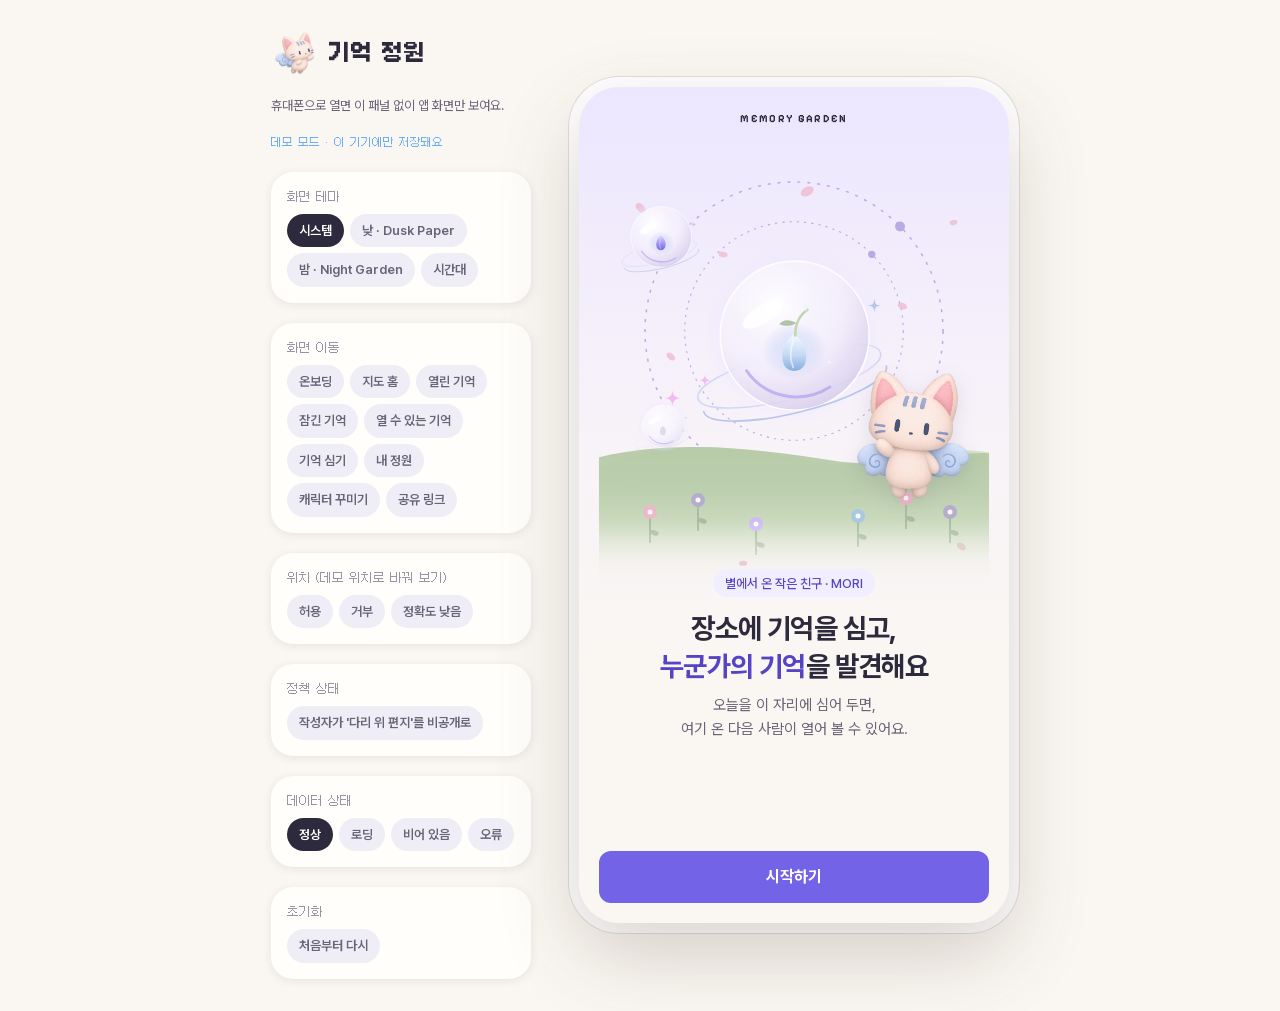
==== commit 685b170e: "Google Tag Manager(GTM-TCPX5H5M) 설치 Co-Authored-By: Claude Opus 5.5 <noreply@anthropic.com> Claude-S" ====
--- a/memory-garden/index.html
+++ b/memory-garden/index.html
@@ -3,6 +3,13 @@
 <head>
 <meta charset="utf-8">
 <meta name="viewport" content="width=device-width,initial-scale=1,viewport-fit=cover">
+<!-- Google Tag Manager -->
+<script>(function(w,d,s,l,i){w[l]=w[l]||[];w[l].push({'gtm.start':
+new Date().getTime(),event:'gtm.js'});var f=d.getElementsByTagName(s)[0],
+j=d.createElement(s),dl=l!='dataLayer'?'&l='+l:'';j.async=true;j.src=
+'https://www.googletagmanager.com/gtm.js?id='+i+dl;f.parentNode.insertBefore(j,f);
+})(window,document,'script','dataLayer','GTM-TCPX5H5M');</script>
+<!-- End Google Tag Manager -->
 <script>/* 첫 화면이 번쩍이지 않게 테마를 먼저 정해요 (M31: 시스템·낮·밤·시간대) */(function(){var t="system";try{t=JSON.parse(localStorage.getItem("mg:theme"))||"system"}catch(e){}var h=new Date().getHours();var n=t==="night"||(t==="auto"&&(h>=18||h<6))||(t==="system"&&window.matchMedia&&matchMedia("(prefers-color-scheme: dark)").matches);document.documentElement.setAttribute("data-theme",n?"night":"day")})();</script>
 <meta name="theme-color" content="#FBF6EE">
 <title>기억 정원</title>
@@ -25,6 +32,9 @@
 <link rel="stylesheet" href="css/figma.css">
 </head>
 <body>
+<!-- Google Tag Manager (noscript) -->
+<noscript><iframe src="https://www.googletagmanager.com/ns.html?id=GTM-TCPX5H5M" height="0" width="0" style="display:none;visibility:hidden"></iframe></noscript>
+<!-- End Google Tag Manager (noscript) -->
 <div class="stage">
   <aside class="demo-panel" id="demo" aria-label="데모 컨트롤">
     <h1><img src="assets/img/cat.webp" alt="">기억 정원</h1>
--- a/memory-garden/css/app.css
+++ b/memory-garden/css/app.css
@@ -428,7 +428,7 @@
 .av-sw i{width:32px;height:32px;border-radius:50%;background:var(--sw);box-shadow:inset 0 0 0 1px rgba(43,35,55,.14);transition:transform var(--dur-fast) var(--ease-spring)}
 .av-sw[aria-pressed="true"] i{transform:scale(1.06);box-shadow:inset 0 0 0 1px rgba(43,35,55,.14),0 0 0 3px var(--color-surface),0 0 0 5px var(--color-text)}
 .av-sw-orig i{position:relative;overflow:hidden}
-.av-sw-orig i::after{content:"원래";position:absolute;inset:auto 0 0;height:13px;font-size:9px;line-height:13px;font-weight:700;color:#fff;background:rgba(43,35,55,.55);text-align:center}
+.av-sw-orig i::after{content:"기본";position:absolute;inset:auto 0 0;height:13px;font-size:9px;line-height:13px;font-weight:700;color:#fff;background:rgba(43,35,55,.55);text-align:center}
 .av-switch{position:relative;flex:none;width:52px;height:32px;border-radius:16px;background:var(--plum-200);transition:background var(--dur-fast)}
 .av-switch::after{content:"";position:absolute;top:3px;left:3px;width:26px;height:26px;border-radius:50%;background:#fff;box-shadow:var(--shadow-1);transition:transform var(--dur-base) var(--ease-spring)}
 .av-switch[aria-checked="true"]{background:var(--color-primary)}
--- a/memory-garden/css/figma.css
+++ b/memory-garden/css/figma.css
@@ -1,5 +1,5 @@
 /* 기억 정원 · Figma MG3·9 최종 마스터(낮) / MG3·10(밤) 화면을 그대로 맞춘 스타일 (2026-11-24)
-   Figma 프레임 390 기준 수치. 한글은 Pretendard, 픽셀 영문(워드마크·LUMI·거리·날짜)은 Pixelify Sans. */
+   Figma 프레임 390 기준 수치. 한글은 Pretendard, 픽셀 영문(워드마크·MORI·거리·날짜)은 Pixelify Sans. */
 @font-face{font-family:"Pixelify Sans";src:url("../assets/fonts/PixelifySans-Medium.woff2") format("woff2");font-weight:500;font-display:swap}
 @font-face{font-family:"Pixelify Sans";src:url("../assets/fonts/PixelifySans-Bold.woff2") format("woff2");font-weight:700;font-display:swap}
 
@@ -48,9 +48,9 @@
 .f-scroll{flex:1;min-height:0;overflow-y:auto;overflow-x:hidden;scrollbar-width:none;display:flex;flex-direction:column}
 .f-scroll::-webkit-scrollbar{display:none}
 .f-stage{position:relative;flex:none;width:390px;left:50%;margin-left:-195px;overflow:visible}
-.f-amb{position:absolute;left:0;right:0;top:0;background:url("../assets/brand/petals.svg") center top/max(390px,100%) auto no-repeat,linear-gradient(180deg,var(--f-sky-1) 0,var(--f-sky-2) 60%,var(--color-bg));pointer-events:none;z-index:0}
+.f-amb{position:absolute;left:0;right:0;top:0;background:url("../assets/brand/petals.svg?v=20261127b") center top/max(390px,100%) auto no-repeat,linear-gradient(180deg,var(--f-sky-1) 0,var(--f-sky-2) 60%,var(--color-bg));pointer-events:none;z-index:0}
 :root[data-theme="night"] .f-amb{background:linear-gradient(180deg,var(--f-sky-1) 0,var(--f-sky-2) 60%,var(--color-bg))}
-:root[data-theme="night"] .f-amb::after{content:"";position:absolute;inset:0;background:url("../assets/brand/petals.svg") center top/max(390px,100%) auto no-repeat;opacity:var(--f-petals)}
+:root[data-theme="night"] .f-amb::after{content:"";position:absolute;inset:0;background:url("../assets/brand/petals.svg?v=20261127b") center top/max(390px,100%) auto no-repeat;opacity:var(--f-petals)}
 .screen>.f-amb{position:absolute}
 .f-hills{position:absolute;left:0;right:0;width:100%;height:150px;object-fit:cover;object-position:center top;pointer-events:none;z-index:1}
 :root[data-theme="night"] .f-hills{filter:brightness(.42) saturate(.7) hue-rotate(200deg)}
@@ -381,7 +381,7 @@
 .f-sech i{flex:1;height:1px;background:var(--color-line)}
 .f-sech span{flex:none;font-size:13px;color:var(--color-text-sub)}
 .f-cloth{position:relative;height:124px;border-radius:14px;background:var(--f-cloth);box-shadow:inset 0 1px 4px rgba(90,64,48,.14);padding:8px}
-.f-cloth::before{content:"";position:absolute;inset:8px;border-radius:10px;border:2.1px dashed rgba(255,116,96,.55);pointer-events:none}
+.f-cloth::before{content:"";position:absolute;inset:8px;border-radius:10px;border:2.1px dashed var(--cloth-dash,rgba(255,116,96,.55));pointer-events:none}
 .f-cloth-in{position:relative;height:100%;display:flex;align-items:center;gap:20px;padding:0 14px;overflow-x:auto;scrollbar-width:none}
 .f-cloth-in::-webkit-scrollbar{display:none}
 .f-cloth-in .st{flex:none;width:78px;height:90px;display:grid;place-items:center}
@@ -431,7 +431,7 @@
 .f-kicker{display:inline-flex;align-items:center;height:28px;padding:0 12px;border-radius:14px;background:var(--color-primary-soft);font-size:13px;font-weight:500;color:var(--f-accent)}
 .f-intro h1{font-size:28px;font-weight:700;line-height:38px;letter-spacing:-.02em}
 .f-intro h1 em{font-style:normal;color:var(--f-accent)}
-.f-intro p{font-size:15px;line-height:24px;color:var(--color-text-sub)}
+.f-intro p{font-size:15px;line-height:24px;color:var(--color-text-sub);word-break:keep-all}
 .f-me{position:absolute;z-index:2;width:140px;height:140px;border-radius:50%;background:rgba(61,127,217,.1);border:1.5px dashed var(--f-me);display:grid;place-items:center}
 .f-me i{width:20px;height:20px;border-radius:50%;background:var(--f-me);border:3px solid #fff;box-shadow:0 2px 8px rgba(61,127,217,.45)}
 .f-pill{position:absolute;z-index:3;display:inline-flex;align-items:center;gap:6px;height:26px;padding:0 10px;border-radius:13px;background:var(--color-surface);box-shadow:var(--f-s);font-size:12px;font-weight:700;color:var(--f-me);white-space:nowrap}
@@ -440,7 +440,7 @@
 .f-purpose{position:relative;z-index:3;margin:12px 20px 8px;padding:12px 16px;border-radius:16px;background:var(--color-surface);box-shadow:inset 0 0 0 1px var(--color-line);display:flex;flex-direction:column;gap:8px}
 .f-purpose p{display:flex;align-items:center;gap:8px;font-size:14px;line-height:20px;color:var(--color-text)}
 .f-purpose p svg{flex:none;width:20px;height:20px;color:var(--f-mark)}
-.f-purpose small{font-size:12px;line-height:18px;color:var(--color-text-sub)}
+.f-purpose small{font-size:12px;line-height:18px;color:var(--color-text-sub);word-break:keep-all}
 .f-welcome .flow-foot{position:relative;z-index:3;background:var(--color-bg)}
 
 /* 좁은 화면(390 미만)에서는 일러스트 무대를 비율대로 줄여요 */
@@ -448,7 +448,9 @@
 @media (max-width:359px){.f-stage{zoom:.82}}
 
 /* 2차 맞춤: 정원 머리 언덕은 아바타 뒤 띠만, 통계는 왼쪽 정렬, 근처 도안은 가로 배치 */
-.f-garden .f-hills{clip-path:inset(0 0 80px 0)}
+/* 2026-11-27 정원 머리 배경: 뚝 잘리던 언덕·꽃·하늘을 아래로 갈수록 바탕색에 스며들게 */
+.f-garden .f-hills{height:170px;object-fit:fill;-webkit-mask-image:linear-gradient(180deg,#000 0,#000 60%,transparent 100%);mask-image:linear-gradient(180deg,#000 0,#000 60%,transparent 100%)}
+.f-garden .f-ghead .f-amb{height:330px!important;-webkit-mask-image:linear-gradient(180deg,#000 0,#000 55%,transparent 100%);mask-image:linear-gradient(180deg,#000 0,#000 55%,transparent 100%)}
 .f-stats div{align-items:flex-start;padding:0 14px}
 .f-pat{flex-direction:row;gap:6px;padding:0 8px}
 .f-pat span{flex-direction:column;align-items:flex-start;gap:0;line-height:17px}
@@ -464,16 +466,16 @@
 .chip-pin .ic svg{display:block}
 .chip-pin b{font-weight:700}
 .chip-pin .tail{position:absolute;left:50%;bottom:-6px;width:10px;height:7px;margin-left:-5px;background:inherit;clip-path:polygon(0 0,100% 0,50% 100%)}
-.chip-pin.is-available button{background:var(--f-amber-thumb);box-shadow:0 0 0 1.5px #E9CA88,0 3px 8px rgba(138,97,0,.2);color:var(--f-amber)}
+.chip-pin.is-available button{background:var(--f-amber-thumb);box-shadow:0 0 0 1.5px var(--avail-ring,#E9CA88),0 3px 8px var(--avail-sh,rgba(138,97,0,.2));color:var(--f-amber)}
 .chip-pin.is-available .ic{background:#fff}
-.chip-pin.is-mine button{background:#FF6B57;color:#fff;box-shadow:0 3px 8px rgba(233,84,63,.3)}
+.chip-pin.is-mine button{background:var(--pin-mine);color:#fff;box-shadow:0 3px 8px var(--pin-mine-sh,rgba(233,84,63,.3))}
 .chip-pin.is-mine .ic{background:rgba(255,255,255,.3)}
 .chip-pin.is-discovered .ic{background:#FBE3E8}
 .chip-pin.active button{height:38px;font-size:15px;padding-right:14px;background:#302B3C;color:#fff;box-shadow:0 4px 12px rgba(48,43,60,.35);transform:translate(-50%,calc(-100% - 6px)) scale(1.02)}
 .chip-pin.active .ic{width:28px;height:28px;background:#fff}
 .chip-pin.is-available .mg-pin{animation:none}
 .chip-pin.is-available button{animation:chipPulse 2.4s ease-in-out infinite}
-@keyframes chipPulse{50%{box-shadow:0 0 0 1.5px #E9CA88,0 0 0 6px rgba(233,202,136,.3),0 3px 8px rgba(138,97,0,.2)}}
+@keyframes chipPulse{50%{box-shadow:0 0 0 1.5px var(--avail-ring,#E9CA88),0 0 0 6px var(--avail-glow,rgba(233,202,136,.3)),0 3px 8px var(--avail-sh,rgba(138,97,0,.2))}}
 :root[data-theme="night"] .chip-pin.is-available button{background:#3A3550;box-shadow:0 0 0 1.5px #E9CA88;color:#E9CA88}
 :root[data-theme="night"] .chip-pin.is-available .ic{background:#2C3053}
 :root[data-theme="night"] .chip-pin.active button{background:var(--color-primary);color:var(--color-on-primary)}
@@ -654,7 +656,7 @@
 .modal .rep-opts{margin:6px 0 14px}
 
 /* ---------- 내 발자취 지도 (2026-11-26) ---------- */
-.f-trailcard{display:flex;align-items:center;gap:14px;margin:12px 20px 0;padding:12px 14px;border-radius:16px;background:var(--color-surface);box-shadow:0 0 0 1px var(--color-line),0 4px 12px rgba(90,64,48,.08);color:var(--color-text);text-decoration:none}
+.f-trailcard{display:flex;align-items:center;gap:14px;margin:12px 20px 0;padding:12px 14px;border-radius:16px;background:var(--color-surface);box-shadow:0 0 0 1px var(--color-line),0 4px 12px var(--f-sh-soft,rgba(90,64,48,.08));color:var(--color-text);text-decoration:none}
 .f-trailcard:active{transform:scale(.99)}
 .tc-stack{position:relative;flex:none;width:64px;height:52px}
 .tc-stack img{position:absolute;top:2px;left:calc(var(--i) * 9px);width:44px;height:44px;object-fit:cover;border-radius:9px;border:2px solid var(--color-surface);box-shadow:0 2px 6px rgba(48,43,60,.18);transform:rotate(calc((var(--i) - 1) * 6deg))}
@@ -708,3 +710,137 @@
 .tr-li .tr-lph img{position:absolute;inset:0;width:100%;height:100%;object-fit:cover}
 [data-theme="night"] .tr-ph,[data-theme="night"] .tr-n{border-color:#E9E6F5}
 [data-theme="night"] .tr-tail,[data-theme="night"] .tr-back{background:#E9E6F5}
+
+/* ---------- 알림 (2026-11-26) ---------- */
+.f-bellbtn{display:grid;place-items:center;color:var(--color-text)}
+.f-bellbtn svg{width:21px;height:21px}
+.f-bell{position:relative;width:38px;height:38px;border-radius:50%;background:var(--color-surface);box-shadow:var(--f-s);flex:none}
+.f-gbell{right:72px;left:auto;top:calc(var(--safe-top) + 20px)}
+.bell-dot{position:absolute;top:-3px;right:-3px;min-width:18px;height:18px;padding:0 5px;border-radius:9px;display:grid;place-items:center;background:var(--color-primary);color:var(--color-on-primary,#fff);font-style:normal;font-family:var(--font-display);font-size:10px;font-weight:700;border:2px solid var(--color-surface);box-sizing:content-box;line-height:1}
+.bell-dot[hidden]{display:none}
+.nt-all{height:44px;padding:0 4px;font:inherit;font-size:13px;font-weight:600;color:var(--color-primary);background:none}
+.f-alerts .set-body{gap:10px}
+.nt-h{margin:8px 4px 0;font-size:13px;font-weight:700;color:var(--color-text-sub)}
+.nt-list{list-style:none;margin:0;padding:0;display:flex;flex-direction:column;gap:8px}
+.nt-row{position:relative;display:flex;align-items:flex-start;gap:12px;padding:14px 16px;border-radius:16px;background:var(--color-surface);box-shadow:0 0 0 1px var(--color-line);color:var(--color-text);text-decoration:none}
+.nt-row.unread{background:var(--color-primary-soft);box-shadow:0 0 0 1px color-mix(in srgb,var(--color-primary) 30%,transparent)}
+.nt-row.off{opacity:.7}
+.nt-ic,.nt-av{position:relative;flex:none;width:42px;height:42px;border-radius:50%;display:grid;place-items:center;background:var(--f-lilac)}
+.nt-av img{width:42px;height:42px;border-radius:50%;object-fit:cover;background:var(--f-lilac)}
+.nt-ic svg{width:20px;height:20px}
+.nt-ic.k-heart{background:color-mix(in srgb,var(--color-primary) 16%,var(--color-surface));color:var(--color-primary)}
+.nt-ic.k-heart svg{fill:currentColor}
+.nt-ic.k-collect svg{width:30px;height:30px}
+.nt-badge{position:absolute;right:-4px;bottom:-4px;width:20px;height:20px;border-radius:50%;display:grid;place-items:center;background:var(--color-accent);color:#fff;border:2px solid var(--color-surface)}
+.nt-badge svg{width:11px;height:11px}
+.nt-tx{flex:1;min-width:0;display:flex;flex-direction:column;gap:4px}
+.nt-t{font-size:14px;line-height:20px;word-break:keep-all}
+.nt-t b{font-weight:700}
+.nt-tx q{display:block;font-size:13px;line-height:19px;color:var(--color-text);background:var(--color-surface);border-radius:10px;padding:7px 10px;quotes:none;box-shadow:inset 0 0 0 1px var(--color-line)}
+.nt-tx small{font-size:12px;color:var(--color-text-faint)}
+.nt-new{position:absolute;top:16px;right:14px;width:8px;height:8px;border-radius:50%;background:var(--color-primary)}
+.nt-row.unread .nt-tx{padding-right:12px}
+.nt-row.sk-card .sk{display:block;border-radius:6px}
+.nt-big{display:grid;place-items:center;width:72px;height:72px;border-radius:50%;background:var(--f-lilac);color:var(--color-text-sub)}
+.nt-big svg{width:30px;height:30px}
+.nt-foot{text-align:center;margin-top:12px}
+.nt-foot a{color:var(--color-primary);font-weight:600}
+
+/* 주인이 다시 품은(나만 보기) 발견 기억 */
+.folded-modal .ic{width:48px;height:48px;display:grid;place-items:center}
+.fl-row.folded b{color:var(--color-text-sub)}
+
+/* 2026-11-26 제목(선택) 칸 · 본문과 같은 제목은 한 번만 */
+.f-ctitle{border:0;outline:0;background:transparent;font:inherit;font-size:18px;font-weight:700;line-height:26px;color:var(--color-text);padding:2px 0 8px;border-bottom:1px dashed var(--f-outline);border-radius:0;width:100%}
+.f-ctitle::placeholder{color:var(--color-text-faint);font-weight:500}
+.mem-title.mem-only{font-size:19px;line-height:29px;font-weight:600;white-space:pre-line}
+
+/* 2026-11-27 온보딩 점자 도트 들판 · 반짝이 (잘린 언덕 이미지 대신) */
+:root{--dm-1:#C4D5B6;--dm-2:#9DB88E;--dm-stem:#A9BDA0;--dm-spark:#E0B867}
+:root[data-theme="night"]{--dm-1:#3C4270;--dm-2:#5D6498;--dm-stem:#5D6498;--dm-spark:#E9CA88}
+.f-dmeadow{position:absolute;left:0;z-index:1;width:390px;height:170px;pointer-events:none}
+.f-dmeadow svg{display:block}
+.mg-dotmeadow .dm-b{fill:var(--dm-1)}.mg-dotmeadow .dm-f{fill:var(--dm-2)}.mg-dotmeadow .dm-stem{fill:var(--dm-stem)}
+.f-dspark{position:absolute;z-index:1;pointer-events:none;line-height:0}
+.mg-dotspark{fill:var(--dm-spark);animation:dspark 2.8s ease-in-out infinite}
+.f-dspark:nth-of-type(2n) .mg-dotspark{animation-delay:1.2s}
+@keyframes dspark{0%,100%{opacity:.35;transform:scale(.85)}50%{opacity:1;transform:scale(1)}}
+@media (prefers-reduced-motion:reduce){.mg-dotspark{animation:none}}
+
+/* ================= 2026-11-27 리마 확정: 낮 팔레트 '라벤더 밀크' =================
+   아이보리 바탕(모리 털색·기억의 온기) + 라벤더 주색(밤 아이리스와 같은 계열, 아이리스=전령·붓꽃 '기쁜 소식')
+   + 버터 노랑(씨앗 빛·열 수 있음). 밤 테마는 그대로예요. 흰 글자/주색 대비 4.5:1 */
+:root:not([data-theme="night"]){
+  --color-bg:#FAF7F2; --color-surface:#FFFEFB; --color-surface-sunk:#EFEDF5; --color-line:#E3DCE1;
+  --color-text:#2E2A3D; --color-text-sub:#6A6478; --color-text-faint:#9A93A6;
+  --color-primary:#7363E6; --color-primary-press:#5F4FD6; --color-primary-soft:#F1EEFF; --color-on-primary:#FFFFFF;
+  --color-accent-soft:#ECEAFB;
+  --f-outline:#A49CB2; --f-mark:#8E80F5; --f-accent:#5545C4;
+  --f-sky-1:#ECE6FF; --f-sky-2:#F8F3F8; --f-avbg:#EEEAF4; --f-cloth:#FFFEFB;
+  --f-off:#EEEAF0; --f-off-text:#A8A1B4; --f-lilac:#EFECF8; --f-lilac-text:#6658B8;
+  --f-s:0 2px 8px rgba(62,52,96,.10); --f-m:0 6px 20px rgba(62,52,96,.11); --f-l:0 12px 36px rgba(62,52,96,.12); --f-sh-soft:rgba(62,52,96,.07);
+  /* 예전 토큰(v3·tokens.css)도 같은 색으로 */
+  --coral-600:#5F4FD6; --coral-500:#7363E6; --coral-100:#E7E2FF; --coral-50:#F4F1FF;
+  --sky-1:#ECE6FF; --sky-2:#F8F3F8; --text-accent:#5545C4; --fabric-line:#CFC6EA; --seed-halo:#EEE8FF;
+  --pin-mine:#7363E6; --pin-mine-sh:rgba(115,99,230,.3);
+  --seed-mine-1:#D7CFFF; --seed-mine-2:#7363E6;
+  --dm-spark:#B7A9F7;
+}
+
+/* 모리 포즈 */
+.f-lumi.is-pose{filter:drop-shadow(0 6px 10px rgba(62,52,96,.12))}
+.f-sic.lumi{width:104px;height:104px;background:none!important;border-radius:0;overflow:visible}
+.f-lumipose{width:100%;height:100%;object-fit:contain}
+/* 낮: 코랄 궤도 점선을 라벤더로, 도트 들판 초록은 조금 더 또렷하게 */
+:root:not([data-theme="night"]) .f-orbit{filter:hue-rotate(250deg) saturate(.75)}
+:root:not([data-theme="night"]){--dm-1:#BED4B0;--dm-2:#8DB07C}
+
+/* 2026-11-27 리마: 남은 주황·노랑 정리 — '열 수 있음'·힌트·씨앗 빛은 모리 날개의 하늘색으로 (낮만) */
+:root:not([data-theme="night"]){
+  --f-amber:#2F6DB5; --f-amber-bg:#EAF2FC; --f-amber-thumb:#EEF5FD; --f-hint:#2F6DB5;
+  --state-available:#2F6DB5; --state-available-bg:#EEF5FD;
+  --avail-ring:#9CC2EC; --avail-sh:rgba(47,109,181,.18); --avail-glow:rgba(156,194,236,.35);
+  --sd-gold:#B7C6EE; --sd-glow1:#DCEAFF; --sd-glow2:#EEF5FF; --sd-1:#F7FAFF; --sd-2:#C6DAF4; --sd-3:#86AEE0;
+  --sd-pin1:#9CC2EC; --sd-pin2:#5E95D6; --sd-spark:#7FAEE6; --sd-smile:#B3A4F0;
+  --cloth-dash:rgba(142,128,245,.5);
+}
+.f-sic.lumi{margin-bottom:22px}
+.f-sprout{color:#7FA36A}
+
+/* 2026-11-27 온보딩 균형: 히어로가 남는 높이를 채우고, 그림 묶음은 아래에 붙어요. 문구·버튼 간격은 8pt 리듬(12·8·32) */
+.f-welcome .f-hero{flex:1 0 auto;height:auto;min-height:var(--hh);display:flex;align-items:center;justify-content:center;padding-top:calc(var(--safe-top,0px) + 28px)}
+.f-welcome .f-hero>.f-amb{height:100%!important}
+.f-welcome .f-hero .f-wordmark{top:calc(var(--safe-top,0px) + 24px)}
+.f-hero-in{position:relative;flex:none;width:390px}
+.f-welcome .f-intro{gap:0;padding:4px 24px 28px}
+.f-welcome .f-intro .f-kicker{margin-bottom:12px}
+.f-welcome .f-intro h1{margin-bottom:8px}
+.f-welcome .f-purpose{margin:0 20px 12px}
+.f-welcome .flow-foot{padding-top:8px}
+@media (max-height:720px){.f-welcome .f-hero{min-height:calc(var(--hh) * .78)}.f-hero-in{zoom:.78;width:500px;margin:0 -55px}.f-hero-in>*:not(.f-hills){translate:55px 0}.f-welcome .f-intro h1{font-size:24px;line-height:32px}.f-welcome .f-intro{padding-bottom:16px}}
+.f-welcome .f-hills.is-soft{-webkit-mask-image:linear-gradient(180deg,#000 50%,transparent 94%);mask-image:linear-gradient(180deg,#000 50%,transparent 94%)}
+.f-welcome .f-intro{margin-top:-52px}
+@media (max-height:720px){.f-welcome .f-intro{margin-top:-36px}}
+/* 남는 높이는 위 3 : 아래 1로 나눠요 → 언덕 끝과 문구가 붙고, 위 하늘이 넉넉해요 */
+.f-welcome .f-hero{flex-direction:column;align-items:center;justify-content:flex-start}
+.f-welcome .f-hero::before{content:"";flex:3 1 0}
+.f-welcome .f-hero::after{content:"";flex:1 1 0}
+@media (max-height:720px){.f-welcome .f-intro{margin-top:-20px}}
+.f-welcome .f-hero::after{flex:0 0 0}
+.f-welcome .f-intro{margin-top:-64px}
+@media (max-height:720px){.f-welcome .f-intro{margin-top:-28px}}
+
+/* v3: 그림+문구를 한 묶음으로 화면 가운데(버튼 위 영역)에 두고, 하늘 그라데이션은 화면 전체 배경으로 */
+.f-welcome{background:linear-gradient(180deg,var(--f-sky-1) 0,var(--f-sky-2) 42%,var(--color-bg) 72%)!important}
+.f-welcome .f-scroll{justify-content:center}
+.f-welcome .f-hero{flex:none;min-height:0!important;height:auto;padding-top:0;display:block}
+.f-welcome .f-hero::before,.f-welcome .f-hero::after{content:none}
+.f-welcome .f-hero>.f-amb{background:url("../assets/brand/petals.svg?v=20261127b") center top/max(390px,100%) auto no-repeat!important}
+.f-welcome .f-hero>.f-amb::after{content:none}
+.f-welcome .f-hero-in{margin:0 auto}
+.f-welcome .f-intro{margin-top:-40px}
+.f-welcome .flow-foot{background:transparent}
+.f-wm-top{position:absolute;top:calc(var(--safe-top,0px) + 24px);z-index:4}
+@media (max-height:720px){.f-welcome .f-intro{margin-top:-30px}.f-welcome .f-hero{height:calc(var(--hh) * .78)}}
+.f-welcome .f-intro{margin-top:-26px}
+.f-pill.f-pill-c{left:50%!important;transform:translateX(-50%)}
